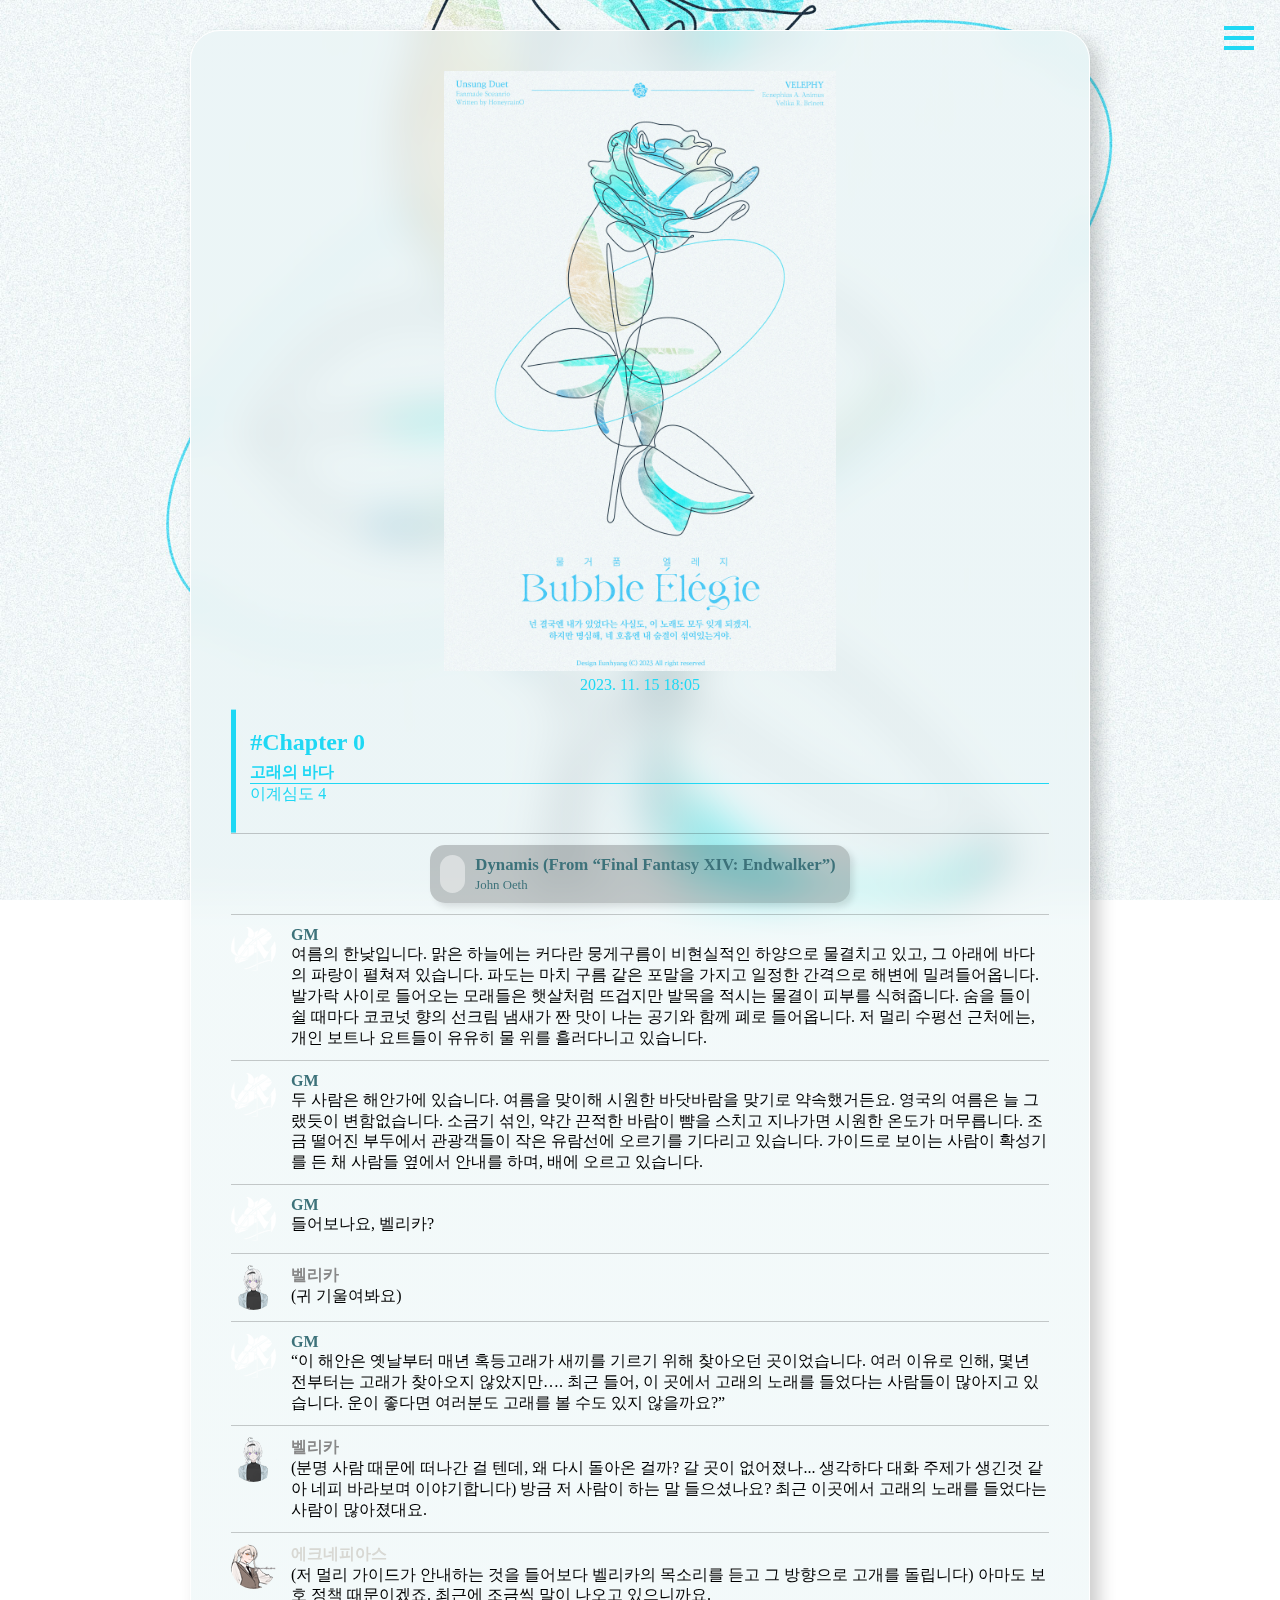
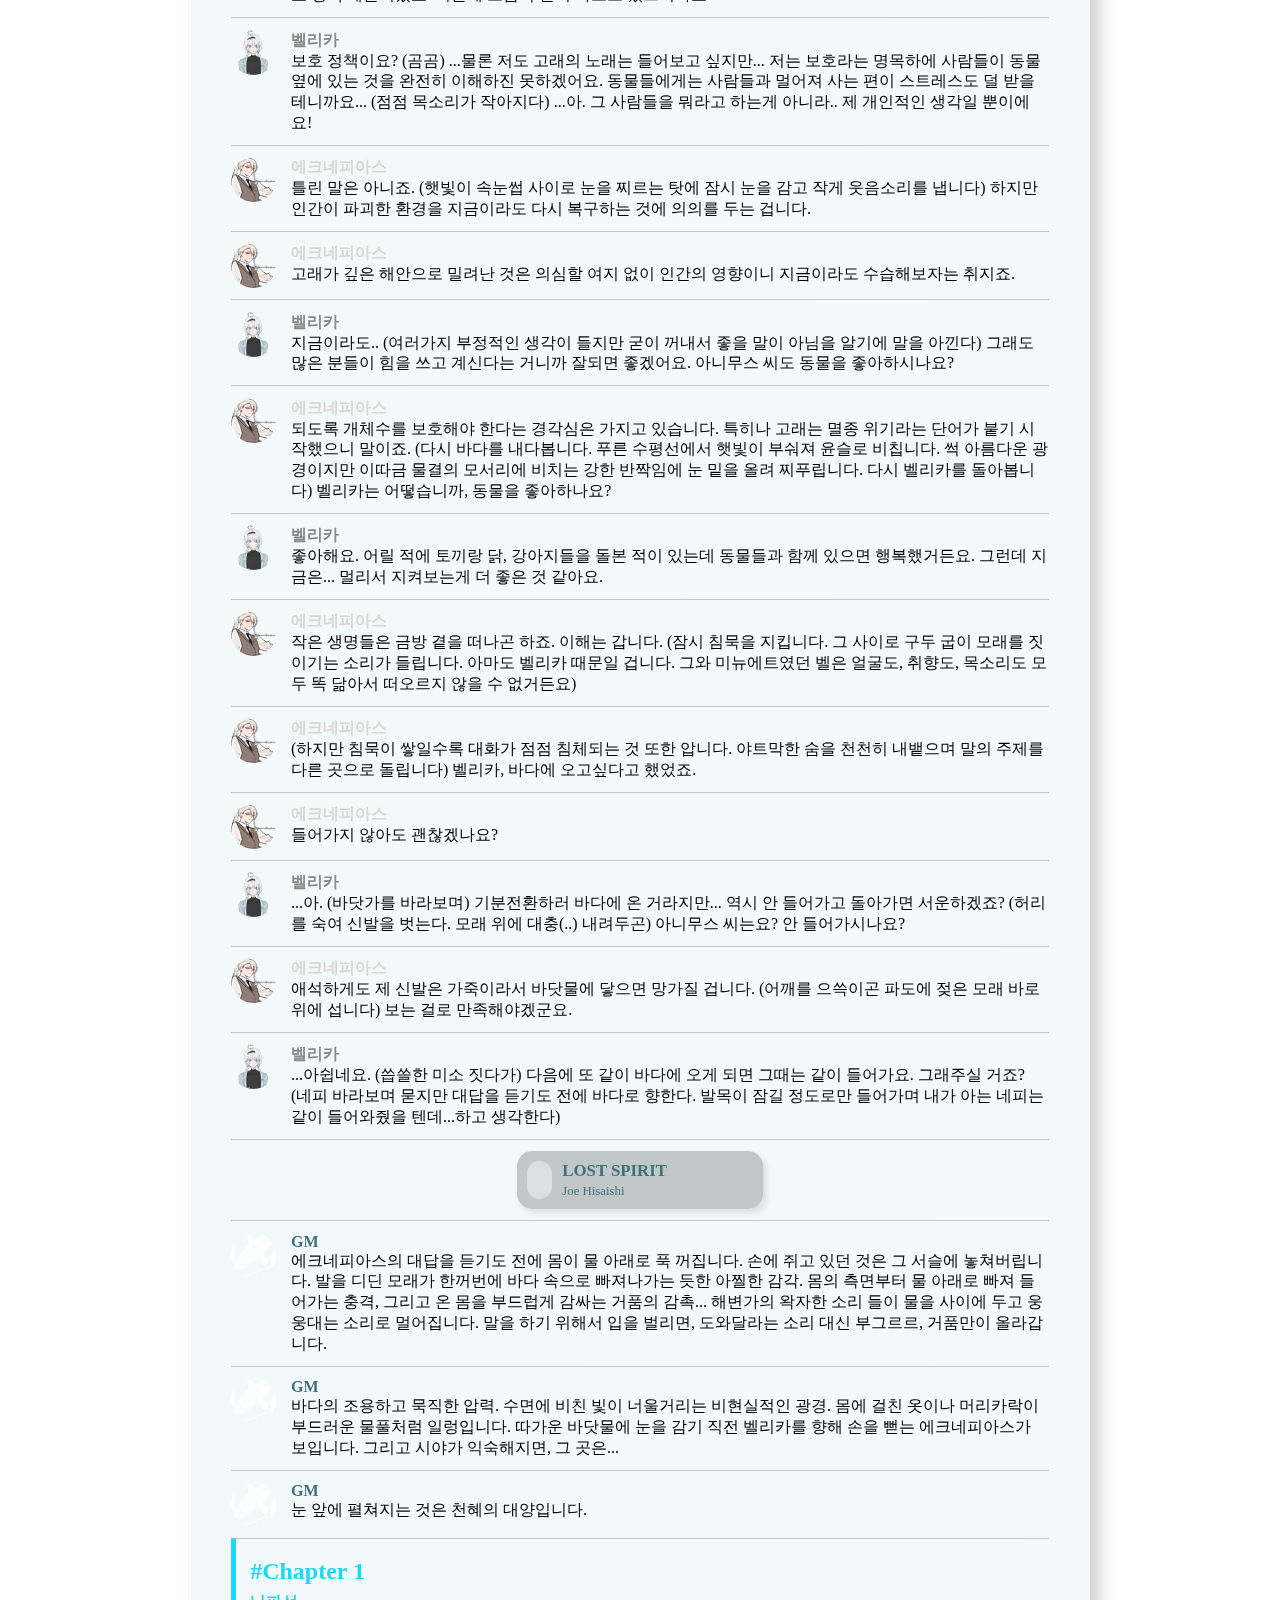
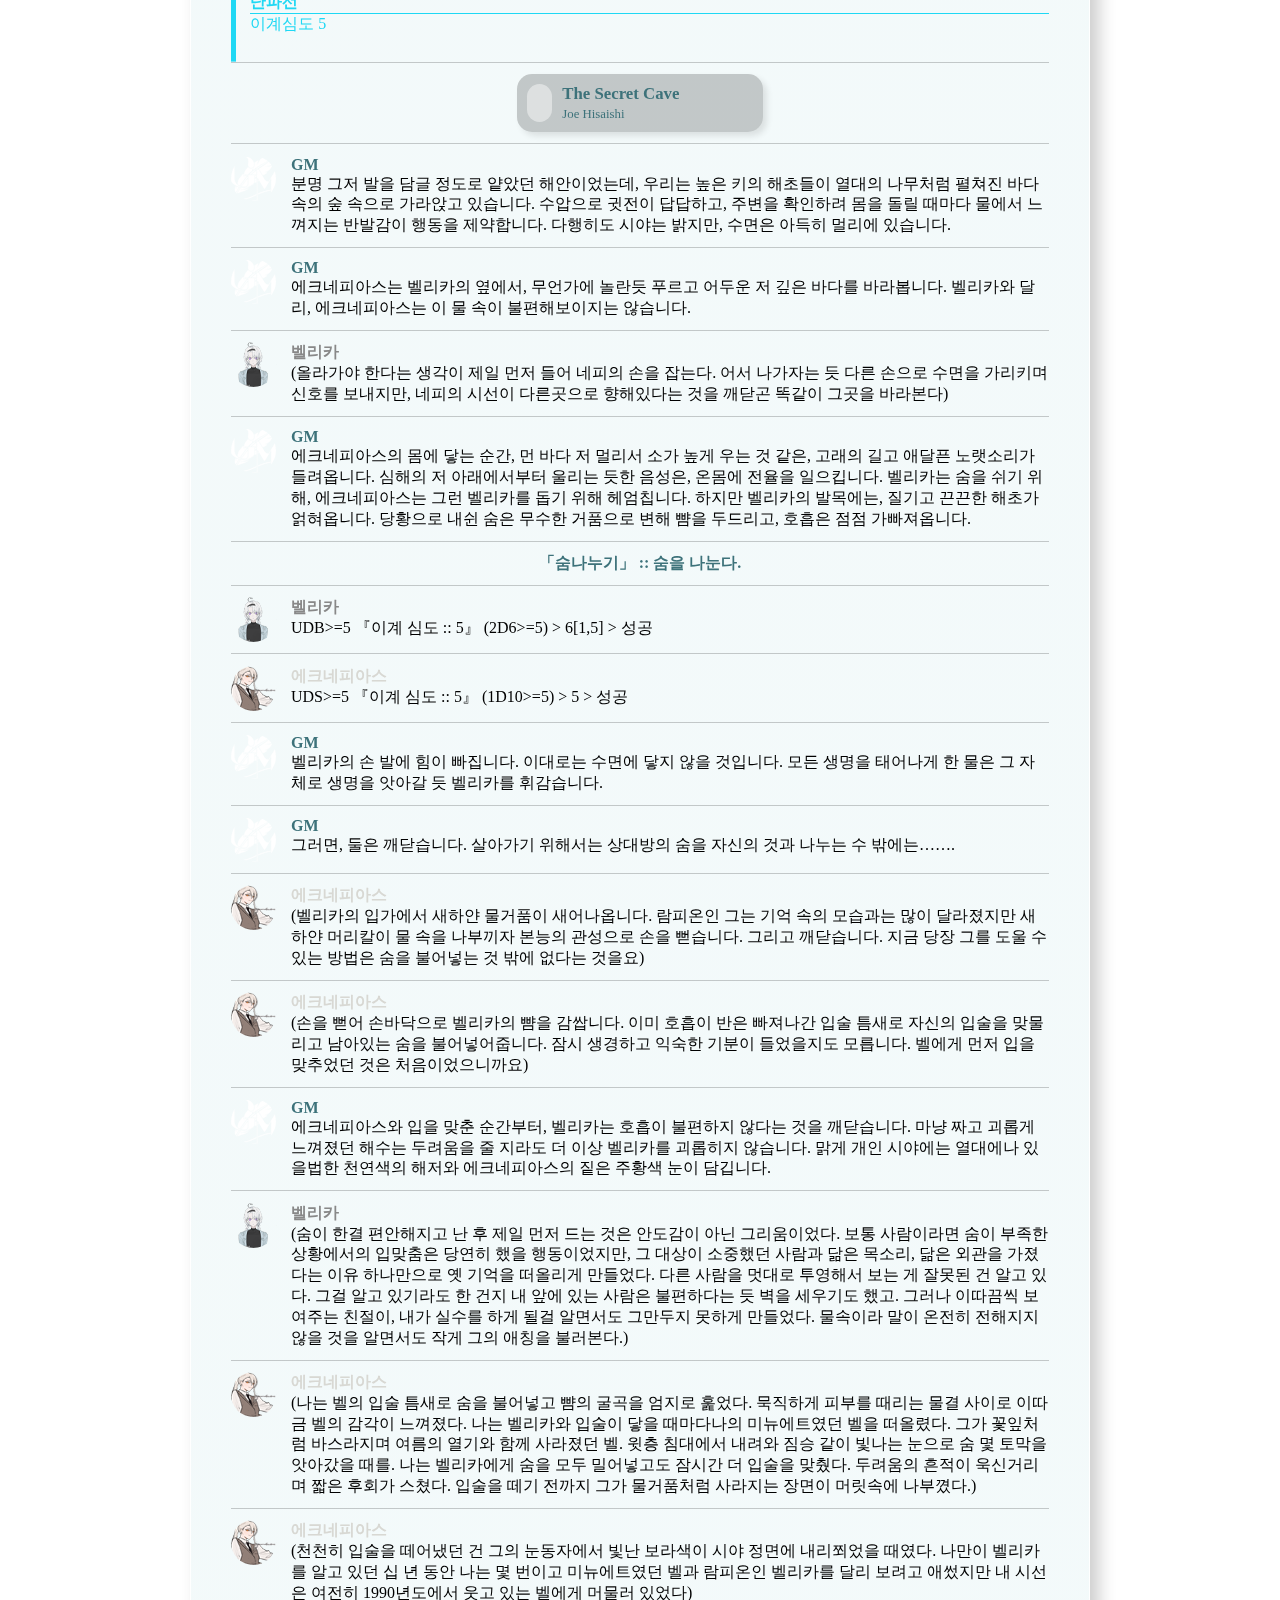
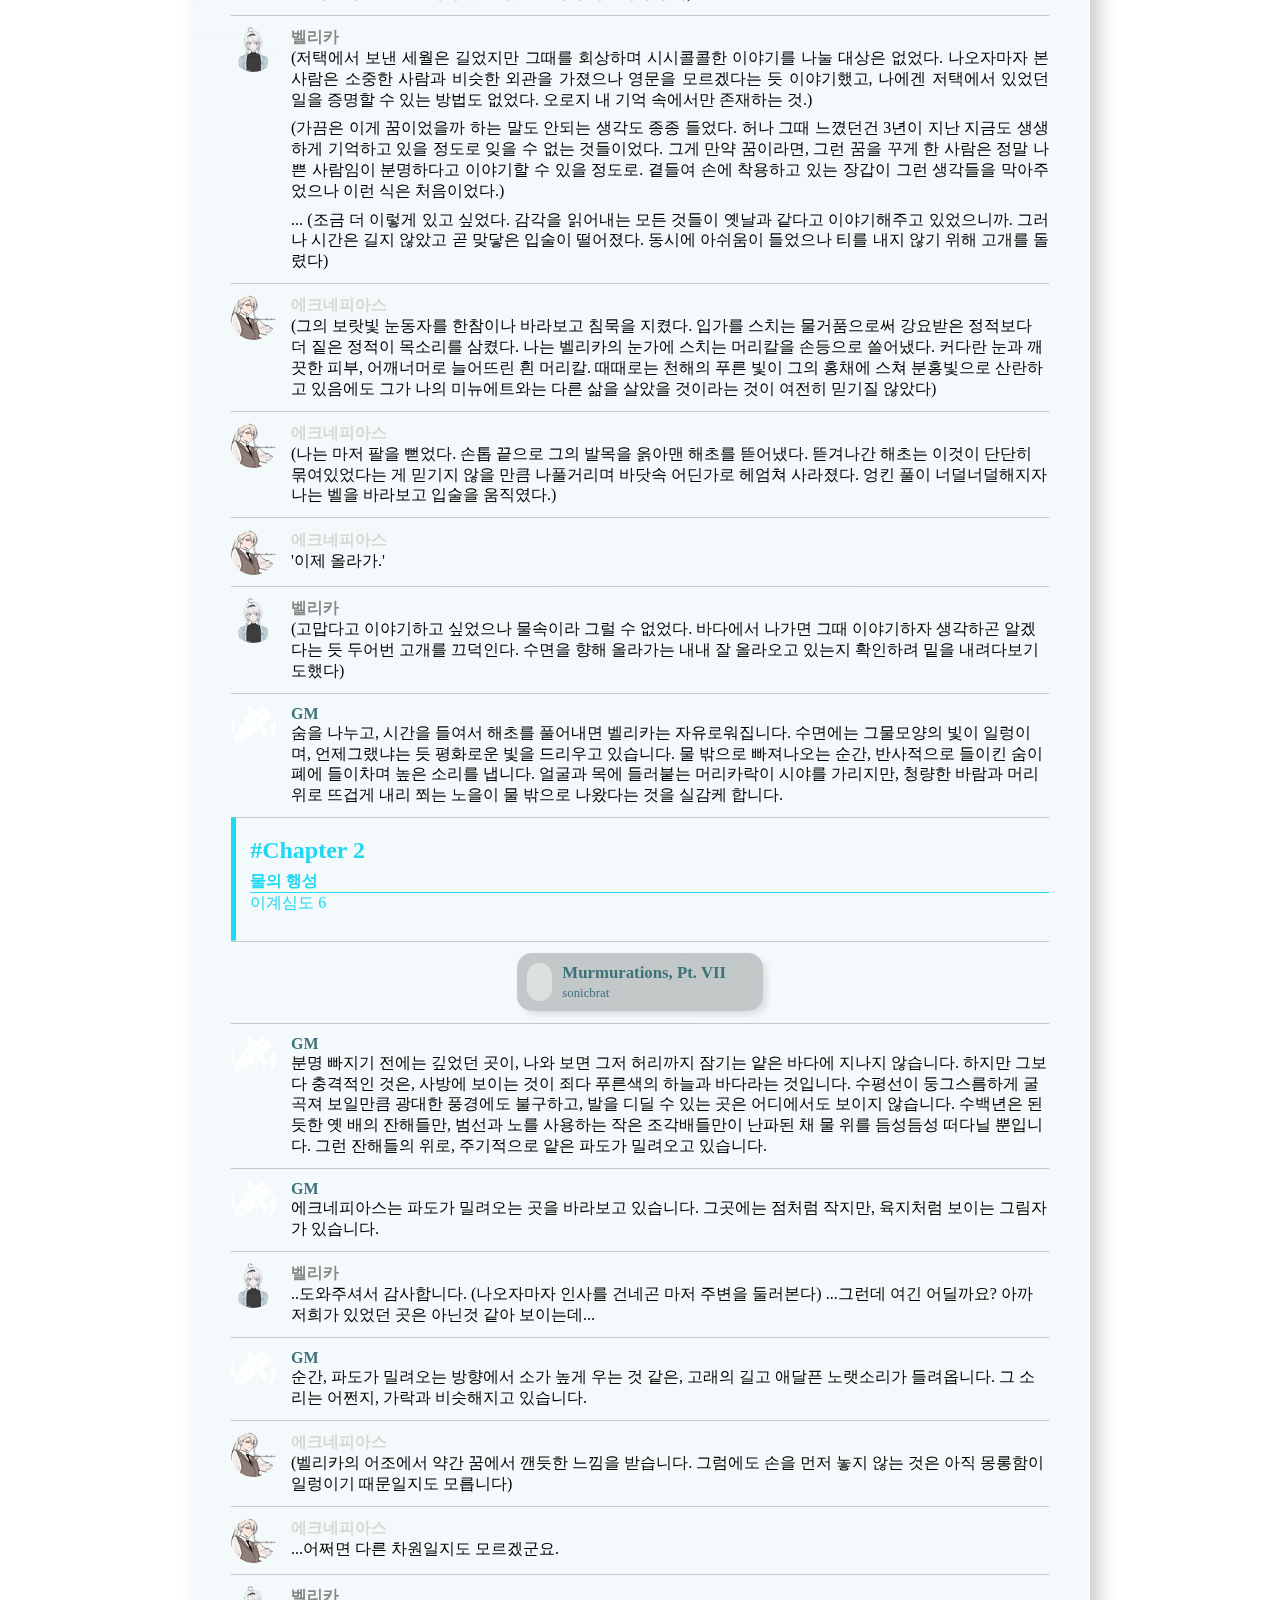
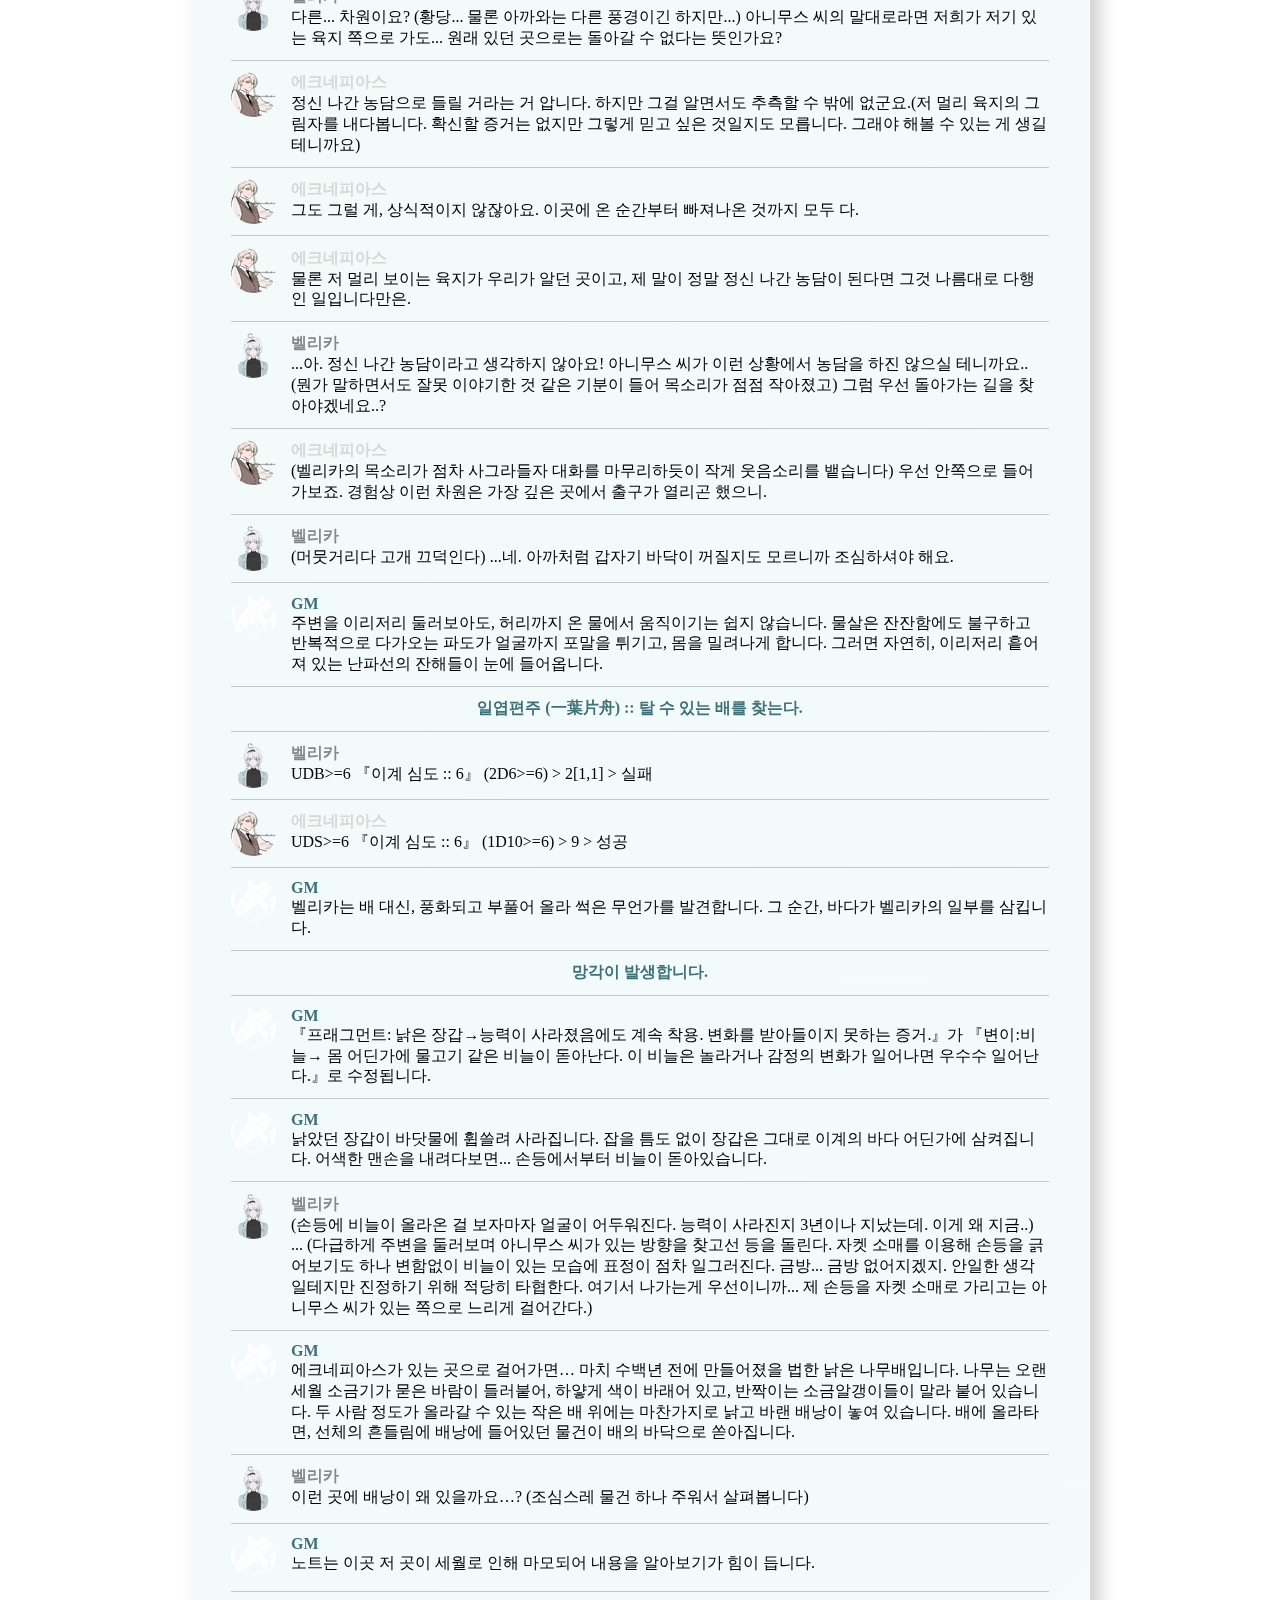
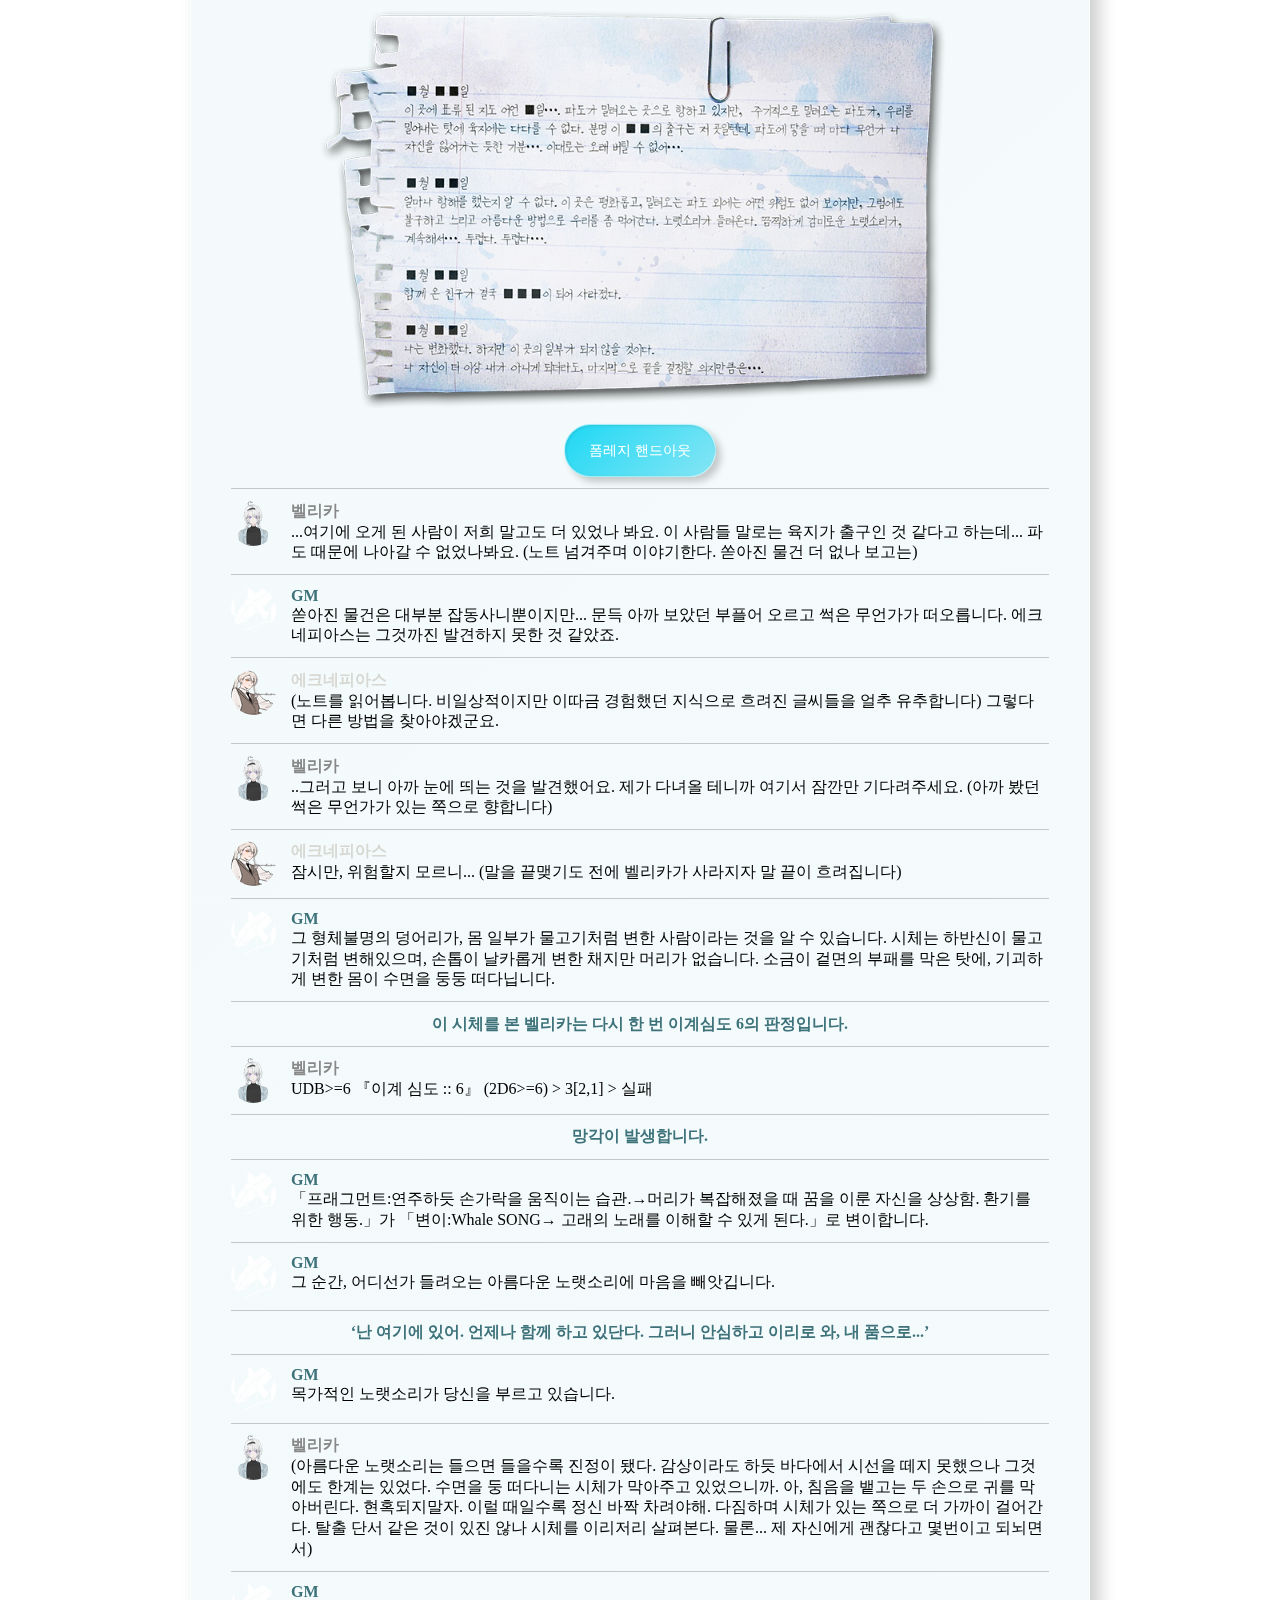
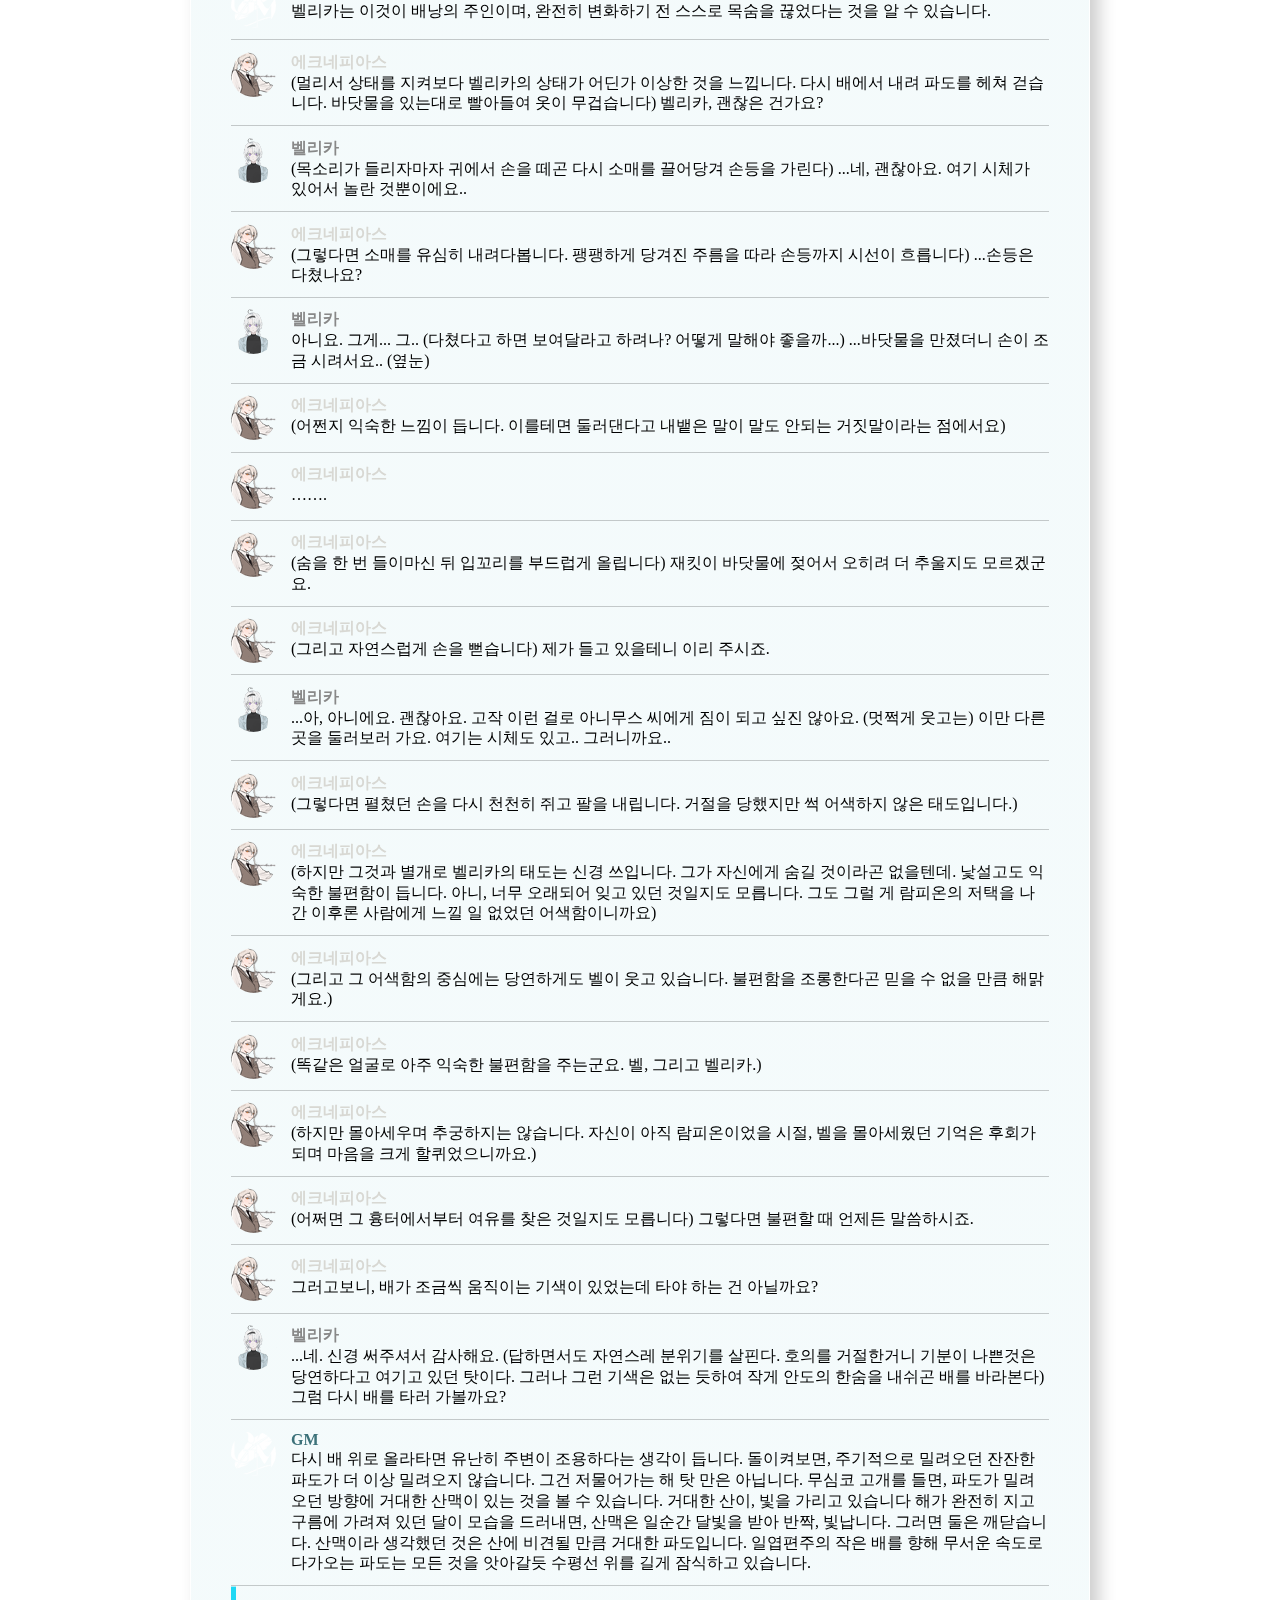
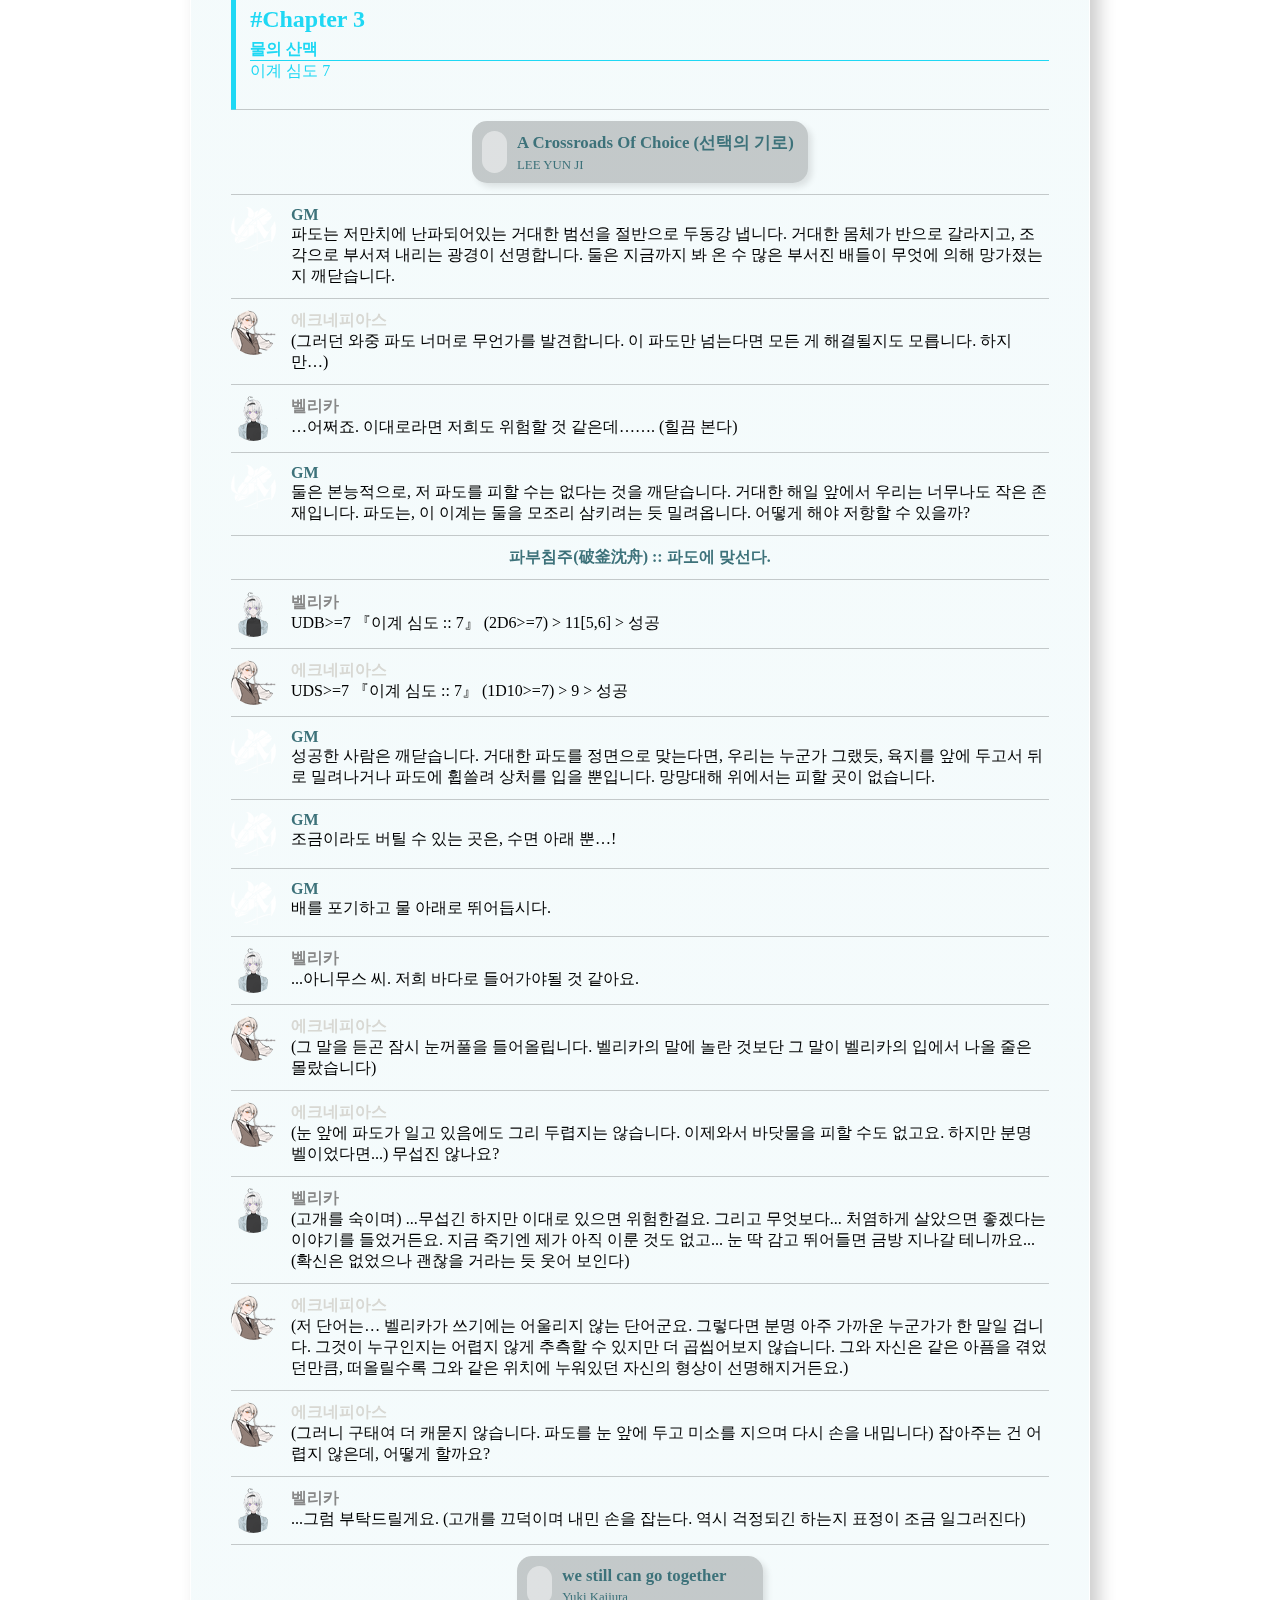
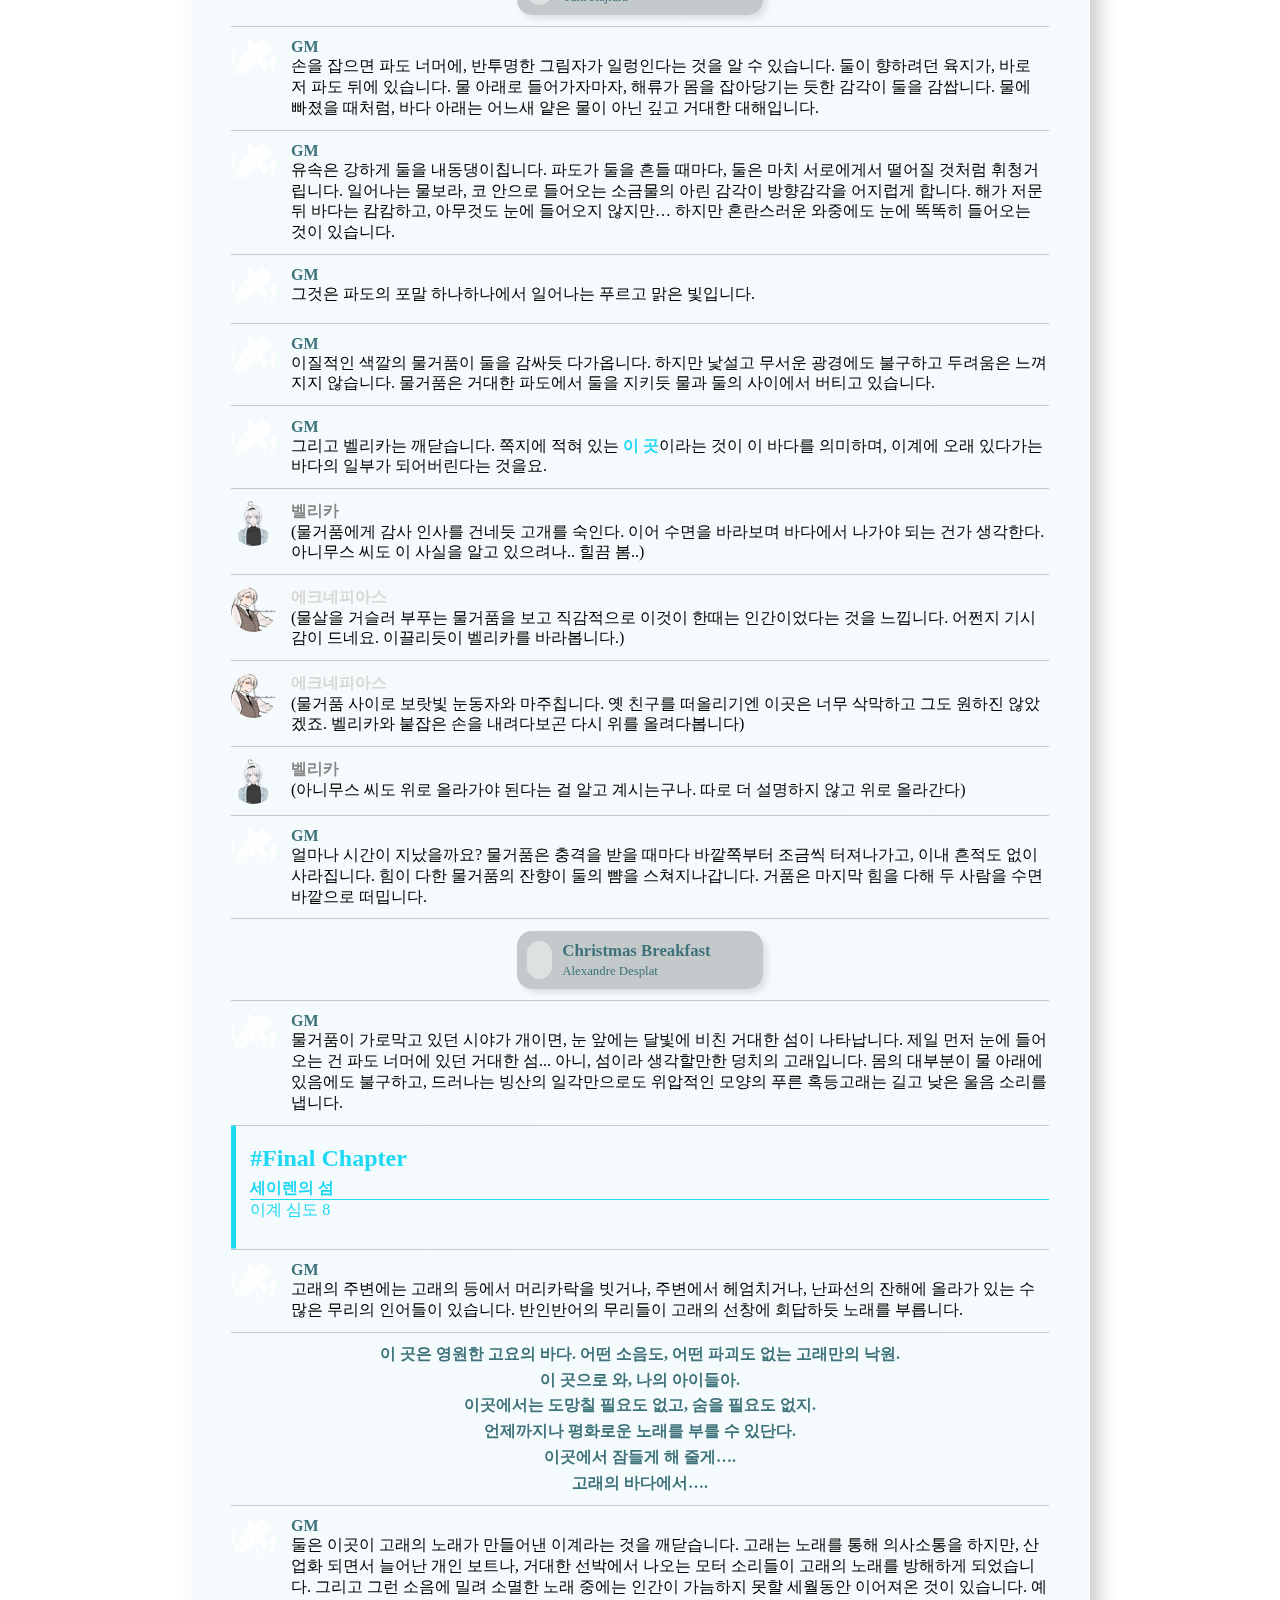
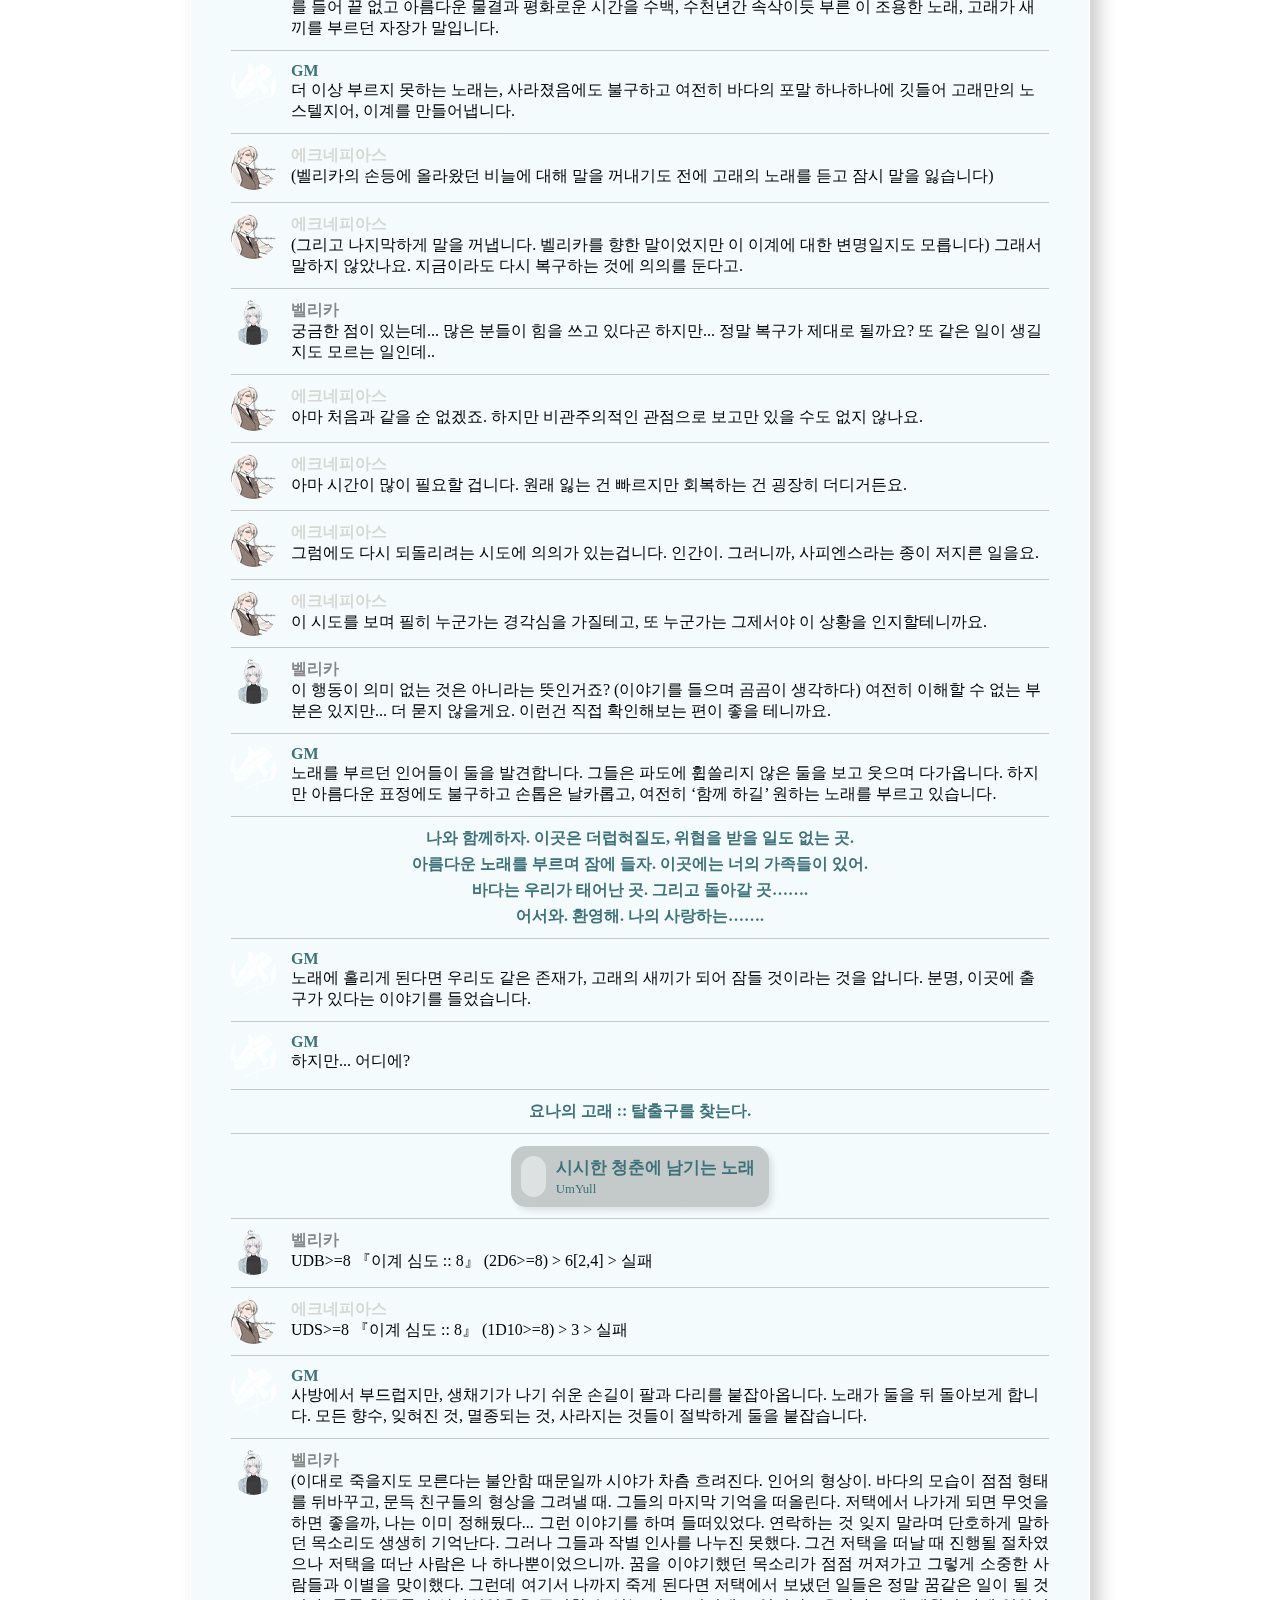
==== index.html @ 5e5b678a "이름 바꿨음" ====
<!DOCTYPE html>
<html lang="ko">
<!-- 반응형 추가하기 -->

<head>
  <meta charset="UTF-8" />
  <meta name="viewport" content="width=device-width, initial-scale=1.0" />
  <meta http-equiv="X-UA-Compatible" content="ie=edge" />
  <link rel="stylesheet" href="CSS/reset.css">
  <link rel="stylesheet" href="CSS/main.css">
  <script src="https://kit.fontawesome.com/0a4e914825.js" crossorigin="anonymous"></script>
  <title>물거품 엘레지</title>
</head>
<style>
  :root {
    --primary-color: #1fd8f4;
    --secondary-color: #3d727a;
    --gradient: linear-gradient(135deg, #1fd8f4, #85e5f4);
  }

  .inner {
    background: linear-gradient(135deg,
        rgba(230, 243, 244, 0.5),
        rgba(239, 252, 255, 0.5));
  }
</style>

<body>
  <header>
    <nav>
    </nav>
  </header>
  <div class="nav-toggle">
    <span></span>
    <span></span>
    <span></span>
  </div>
  <div class="inner">
    <section class="intro">
      <img src="img/Velephy.jpg" alt="Session Card" class="session_card">
      <p class="time">
        2023. 11. 15 18:05
      </p>
    </section>
    <section id="zero" class="chapter" data-chap-name="고래의 바다">
      <div class="chapter">
        <h2>#Chapter 0</h2>
        <ul>
          <li>고래의 바다</li>
          <li>이계심도 4</li>
        </ul>
      </div>
      <div class="music-container">
        <a href="https://youtube.com/watch?v=uGFJpuBt6-M&si=wxs8bcBIf_V629Yn" class="music"
          title="Dynamis (From “Final Fantasy XIV: Endwalker”)"
          aria-label="Dynamis (From “Final Fantasy XIV: Endwalker”) John Oeth" target="_blank">
          <i class="fa-solid fa-music"></i>
          <div class="music-explain">
            <p class="music-name">Dynamis (From “Final Fantasy XIV: Endwalker”)</p>
            <p class="music-artist">John Oeth</p>
          </div>
        </a>
      </div>
      <p class="GM chat">
        <span class="portrait"></span>
        <span class="content">
          <span class="name">GM</span>
          <span class="line">
            여름의 한낮입니다.
            맑은 하늘에는 커다란 뭉게구름이 비현실적인 하양으로 물결치고 있고, 그 아래에 바다의 파랑이 펼쳐져 있습니다.
            파도는 마치 구름 같은 포말을 가지고 일정한 간격으로 해변에 밀려들어옵니다.
            발가락 사이로 들어오는 모래들은 햇살처럼 뜨겁지만 발목을 적시는 물결이 피부를 식혀줍니다.
            숨을 들이 쉴 때마다 코코넛 향의 선크림 냄새가 짠 맛이 나는 공기와 함께 폐로 들어옵니다.
            저 멀리 수평선 근처에는, 개인 보트나 요트들이 유유히 물 위를 흘러다니고 있습니다.
          </span>
        </span>
      </p>

      <p class="GM chat">
        <span class="portrait"></span>
        <span class="content">
          <span class="name">GM</span>
          <span class="line">
            두 사람은 해안가에 있습니다.
            여름을 맞이해 시원한 바닷바람을 맞기로 약속했거든요.
            영국의 여름은 늘 그랬듯이 변함없습니다.
            소금기 섞인, 약간 끈적한 바람이 뺨을 스치고 지나가면 시원한 온도가 머무릅니다.
            조금 떨어진 부두에서 관광객들이 작은 유람선에 오르기를 기다리고 있습니다.
            가이드로 보이는 사람이 확성기를 든 채 사람들 옆에서 안내를 하며, 배에 오르고 있습니다.
          </span>
        </span>
      </p>

      <p class="GM chat">
        <span class="portrait"></span>
        <span class="content">
          <span class="name">GM</span>
          <span class="line">
            들어보나요, 벨리카?
          </span>
        </span>
      </p>

      <p class="velika chat">
        <span class="portrait"></span>
        <span class="content">
          <span class="name">벨리카</span>
          <span class="line">
            (귀 기울여봐요)
          </span>
        </span>
        </span>
      </p>

      <p class="GM chat">
        <span class="portrait"></span>
        <span class="content">
          <span class="name">GM</span>
          <span class="line">
            “이 해안은 옛날부터 매년 혹등고래가 새끼를 기르기 위해 찾아오던 곳이었습니다. 여러 이유로 인해, 몇년 전부터는 고래가 찾아오지 않았지만…. 최근 들어, 이 곳에서 고래의 노래를 들었다는
            사람들이
            많아지고 있습니다. 운이 좋다면 여러분도 고래를 볼 수도 있지 않을까요?”
          </span>
        </span>
      </p>

      <p class="velika chat">
        <span class="portrait"></span>
        <span class="content">
          <span class="name">벨리카</span>
          <span class="line">
            (분명 사람 때문에 떠나간 걸 텐데, 왜 다시 돌아온 걸까? 갈 곳이 없어졌나... 생각하다 대화 주제가 생긴것 같아 네피 바라보며 이야기합니다) 방금 저 사람이 하는 말 들으셨나요? 최근
            이곳에서
            고래의
            노래를 들었다는 사람이 많아졌대요.
          </span>
        </span>
      </p>

      <p class="nephy chat">
        <span class="portrait"></span>
        <span class="content">
          <span class="name">에크네피아스</span>
          <span class="line">
            (저 멀리 가이드가 안내하는 것을 들어보다 벨리카의 목소리를 듣고 그 방향으로 고개를 돌립니다) 아마도 보호 정책 때문이겠죠. 최근에 조금씩 말이 나오고 있으니까요.
          </span>
        </span>
      </p>

      <p class="velika chat">
        <span class="portrait"></span>
        <span class="content">
          <span class="name">벨리카</span>
          <span class="line">
            보호 정책이요? (곰곰) ...물론 저도 고래의 노래는 들어보고 싶지만... 저는 보호라는 명목하에 사람들이 동물 옆에 있는 것을 완전히 이해하진 못하겠어요. 동물들에게는 사람들과 멀어져 사는
            편이
            스트레스도 덜 받을 테니까요... (점점 목소리가 작아지다) ...아. 그 사람들을 뭐라고 하는게 아니라.. 제 개인적인 생각일 뿐이에요!
          </span>
        </span>
      </p>
      <p class="nephy chat">
        <span class="portrait"></span>
        <span class="content">
          <span class="name">에크네피아스</span>
          <span class="line">
            틀린 말은 아니죠. (햇빛이 속눈썹 사이로 눈을 찌르는 탓에 잠시 눈을 감고 작게 웃음소리를 냅니다) 하지만 인간이 파괴한 환경을 지금이라도 다시 복구하는 것에 의의를 두는 겁니다.
          </span>
        </span>
      </p>

      <p class="nephy chat">
        <span class="portrait"></span>
        <span class="content">
          <span class="name">에크네피아스</span>
          <span class="line">
            고래가 깊은 해안으로 밀려난 것은 의심할 여지 없이 인간의 영향이니 지금이라도 수습해보자는 취지죠.
          </span>
        </span>
      </p>

      <p class="velika chat">
        <span class="portrait"></span>
        <span class="content">
          <span class="name">벨리카</span>
          <span class="line">
            지금이라도.. (여러가지 부정적인 생각이 들지만 굳이 꺼내서 좋을 말이 아님을 알기에 말을 아낀다) 그래도 많은 분들이 힘을 쓰고 계신다는 거니까 잘되면 좋겠어요. 아니무스 씨도 동물을
            좋아하시나요?
          </span>
        </span>
      </p>

      <p class="nephy chat">
        <span class="portrait"></span>
        <span class="content">
          <span class="name">에크네피아스</span>
          <span class="line">
            되도록 개체수를 보호해야 한다는 경각심은 가지고 있습니다. 특히나 고래는 멸종 위기라는 단어가 붙기 시작했으니 말이죠. (다시 바다를 내다봅니다. 푸른 수평선에서 햇빛이 부숴져 윤슬로 비칩니다.
            썩
            아름다운 광경이지만 이따금 물결의 모서리에 비치는 강한 반짝임에 눈 밑을 올려 찌푸립니다. 다시 벨리카를 돌아봅니다) 벨리카는 어떻습니까, 동물을 좋아하나요?
          </span>
        </span>
      </p>

      <p class="velika chat">
        <span class="portrait"></span>
        <span class="content">
          <span class="name">벨리카</span>
          <span class="line">
            좋아해요. 어릴 적에 토끼랑 닭, 강아지들을 돌본 적이 있는데 동물들과 함께 있으면 행복했거든요. 그런데 지금은... 멀리서 지켜보는게 더 좋은 것 같아요.
          </span>
        </span>
      </p>

      <p class="nephy chat">
        <span class="portrait"></span>
        <span class="content">
          <span class="name">에크네피아스</span>
          <span class="line">
            작은 생명들은 금방 곁을 떠나곤 하죠. 이해는 갑니다. (잠시 침묵을 지킵니다. 그 사이로 구두 굽이 모래를 짓이기는 소리가 들립니다. 아마도 벨리카 때문일 겁니다. 그와 미뉴에트였던 벨은
            얼굴도,
            취향도, 목소리도 모두 똑 닮아서 떠오르지 않을 수 없거든요)
          </span>
        </span>
      </p>

      <p class="nephy chat">
        <span class="portrait"></span>
        <span class="content">
          <span class="name">에크네피아스</span>
          <span class="line">
            (하지만 침묵이 쌓일수록 대화가 점점 침체되는 것 또한 압니다. 야트막한 숨을 천천히 내뱉으며 말의 주제를 다른 곳으로 돌립니다) 벨리카, 바다에 오고싶다고 했었죠.
          </span>
        </span>
      </p>

      <p class="nephy chat">
        <span class="portrait"></span>
        <span class="content">
          <span class="name">에크네피아스</span>
          <span class="line">
            들어가지 않아도 괜찮겠나요?
          </span>
        </span>
      </p>

      <p class="velika chat">
        <span class="portrait"></span>
        <span class="content">
          <span class="name">벨리카</span>
          <span class="line">
            ...아. (바닷가를 바라보며) 기분전환하러 바다에 온 거라지만... 역시 안 들어가고 돌아가면 서운하겠죠? (허리를 숙여 신발을 벗는다. 모래 위에 대충(..) 내려두곤) 아니무스 씨는요? 안
            들어가시나요?
          </span>
        </span>
      </p>

      <p class="nephy chat">
        <span class="portrait"></span>
        <span class="content">
          <span class="name">에크네피아스</span>
          <span class="line">
            애석하게도 제 신발은 가죽이라서 바닷물에 닿으면 망가질 겁니다. (어깨를 으쓱이곤 파도에 젖은 모래 바로 위에 섭니다) 보는 걸로 만족해야겠군요.
          </span>
        </span>
      </p>

      <p class="velika chat">
        <span class="portrait"></span>
        <span class="content">
          <span class="name">벨리카</span>
          <span class="line">
            ...아쉽네요. (씁쓸한 미소 짓다가) 다음에 또 같이 바다에 오게 되면 그때는 같이 들어가요. 그래주실 거죠? (네피 바라보며 묻지만 대답을 듣기도 전에 바다로 향한다. 발목이 잠길 정도로만
            들어가며
            내가 아는 네피는 같이 들어와줬을 텐데...하고 생각한다)
          </span>
        </span>
      </p>
      <div class="music-container">
        <a href="https://youtube.com/watch?v=LIQHgyvRTd8" class="music" title="LOST SPIRIT"
          aria-label="LOST SPIRIT Joe Hisaishi" target="_blank">
          <i class="fa-solid fa-music"></i>
          <div class="music-explain">
            <p class="music-name">LOST SPIRIT</p>
            <p class="music-artist">Joe Hisaishi</p>
          </div>
        </a>
      </div>
      <p class="GM chat">
        <span class="portrait"></span>
        <span class="content">
          <span class="name">GM</span>
          <span class="line">
            에크네피아스의 대답을 듣기도 전에 몸이 물 아래로 푹 꺼집니다.
            손에 쥐고 있던 것은 그 서슬에 놓쳐버립니다.
            발을 디딘 모래가 한꺼번에 바다 속으로 빠져나가는 듯한 아찔한 감각.
            몸의 측면부터 물 아래로 빠져 들어가는 충격, 그리고 온 몸을 부드럽게 감싸는 거품의 감촉... 해변가의 왁자한 소리 들이 물을 사이에 두고 웅웅대는 소리로 멀어집니다.
            말을 하기 위해서 입을 벌리면, 도와달라는 소리 대신 부그르르, 거품만이 올라갑니다.
          </span>
        </span>
      </p>

      <p class="GM chat">
        <span class="portrait"></span>
        <span class="content">
          <span class="name">GM</span>
          <span class="line">
            바다의 조용하고 묵직한 압력.
            수면에 비친 빛이 너울거리는 비현실적인 광경.
            몸에 걸친 옷이나 머리카락이 부드러운 물풀처럼 일렁입니다.
            따가운 바닷물에 눈을 감기 직전 벨리카를 향해 손을 뻗는 에크네피아스가 보입니다.
            그리고 시야가 익숙해지면, 그 곳은...
          </span>
        </span>
      </p>

      <p class="GM chat">
        <span class="portrait"></span>
        <span class="content">
          <span class="name">GM</span>
          <span class="line">
            눈 앞에 펼쳐지는 것은 천혜의 대양입니다.
          </span>
        </span>
      </p>
    </section>
    <section id="one" class="chapter" data-chap-name="난파선">
      <div class="chapter">
        <h2>#Chapter 1</h2>
        <ul>
          <li>난파선</li>
          <li>이계심도 5</li>
        </ul>
      </div>
      <div class="music-container">
        <a href="https://youtube.com/watch?v=ARR7PDScdFA" class="music" title="The Secret Cave"
          aria-label="The Secret Cave Joe Hisaishi" target="_blank">
          <i class="fa-solid fa-music"></i>
          <div class="music-explain">
            <p class="music-name">The Secret Cave</p>
            <p class="music-artist">Joe Hisaishi</p>
          </div>
        </a>
      </div>
      <p class="GM chat">
        <span class="portrait"></span>
        <span class="content">
          <span class="name">GM</span>
          <span class="line">
            분명 그저 발을 담글 정도로 얕았던 해안이었는데, 우리는 높은 키의 해초들이 열대의 나무처럼 펼쳐진 바다 속의 숲 속으로 가라앉고 있습니다.
            수압으로 귓전이 답답하고, 주변을 확인하려 몸을 돌릴 때마다 물에서 느껴지는 반발감이 행동을 제약합니다.
            다행히도 시야는 밝지만, 수면은 아득히 멀리에 있습니다.
          </span>
        </span>
      </p>

      <p class="GM chat">
        <span class="portrait"></span>
        <span class="content">
          <span class="name">GM</span>
          <span class="line">
            에크네피아스는 벨리카의 옆에서, 무언가에 놀란듯 푸르고 어두운 저 깊은 바다를 바라봅니다.
            벨리카와 달리, 에크네피아스는 이 물 속이 불편해보이지는 않습니다.
          </span>
        </span>
      </p>

      <p class="velika chat">
        <span class="portrait"></span>
        <span class="content">
          <span class="name">벨리카</span>
          <span class="line">
            (올라가야 한다는 생각이 제일 먼저 들어 네피의 손을 잡는다. 어서 나가자는 듯 다른 손으로 수면을 가리키며 신호를 보내지만, 네피의 시선이 다른곳으로 향해있다는 것을 깨닫곤 똑같이 그곳을
            바라본다)
          </span>
        </span>
      </p>

      <p class="GM chat">
        <span class="portrait"></span>
        <span class="content">
          <span class="name">GM</span>
          <span class="line">
            에크네피아스의 몸에 닿는 순간, 먼 바다 저 멀리서 소가 높게 우는 것 같은, 고래의 길고 애달픈 노랫소리가 들려옵니다.
            심해의 저 아래에서부터 울리는 듯한 음성은, 온몸에 전율을 일으킵니다.
            벨리카는 숨을 쉬기 위해, 에크네피아스는 그런 벨리카를 돕기 위해 헤엄칩니다.
            하지만 벨리카의 발목에는, 질기고 끈끈한 해초가 얽혀옵니다.
            당황으로 내쉰 숨은 무수한 거품으로 변해 뺨을 두드리고, 호흡은 점점 가빠져옵니다.
          </span>
        </span>
      </p>
      <p class="dice">
        「숨나누기」 :: 숨을 나눈다.
      </p>

      <p class="velika chat">
        <span class="portrait"></span>
        <span class="content">
          <span class="name">벨리카</span>
          <span class="line">
            UDB&gt;=5 『이계 심도 :: 5』 (2D6&gt;=5) &#62; 6[1,5] &#62; 성공
          </span>
        </span>
      </p>

      <p class="nephy chat">
        <span class="portrait"></span>
        <span class="content">
          <span class="name">에크네피아스</span>
          <span class="line">
            UDS&gt;=5 『이계 심도 :: 5』 (1D10&gt;=5) &#62; 5 &#62; 성공
          </span>
        </span>
      </p>

      <p class="GM chat">
        <span class="portrait"></span>
        <span class="content">
          <span class="name">GM</span>
          <span class="line">
            벨리카의 손 발에 힘이 빠집니다.
            이대로는 수면에 닿지 않을 것입니다.
            모든 생명을 태어나게 한 물은 그 자체로 생명을 앗아갈 듯 벨리카를 휘감습니다.
          </span>
        </span>
      </p>

      <p class="GM chat">
        <span class="portrait"></span>
        <span class="content">
          <span class="name">GM</span>
          <span class="line">
            그러면, 둘은 깨닫습니다.
            살아가기 위해서는 상대방의 숨을 자신의 것과 나누는 수 밖에는…….
          </span>
        </span>
      </p>

      <p class="nephy chat">
        <span class="portrait"></span>
        <span class="content">
          <span class="name">에크네피아스</span>
          <span class="line">
            (벨리카의 입가에서 새하얀 물거품이 새어나옵니다. 람피온인 그는 기억 속의 모습과는 많이 달라졌지만 새하얀 머리칼이 물 속을 나부끼자 본능의 관성으로 손을 뻗습니다. 그리고 깨닫습니다. 지금
            당장
            그를
            도울 수 있는 방법은 숨을 불어넣는 것 밖에 없다는 것을요)
          </span>
        </span>
      </p>

      <p class="nephy chat">
        <span class="portrait"></span>
        <span class="content">
          <span class="name">에크네피아스</span>
          <span class="line">
            (손을 뻗어 손바닥으로 벨리카의 뺨을 감쌉니다. 이미 호흡이 반은 빠져나간 입술 틈새로 자신의 입술을 맞물리고 남아있는 숨을 불어넣어줍니다. 잠시 생경하고 익숙한 기분이 들었을지도 모릅니다.
            벨에게
            먼저
            입을 맞추었던 것은 처음이었으니까요)
          </span>
        </span>
      </p>

      <p class="GM chat">
        <span class="portrait"></span>
        <span class="content">
          <span class="name">GM</span>
          <span class="line">
            에크네피아스와 입을 맞춘 순간부터, 벨리카는 호흡이 불편하지 않다는 것을 깨닫습니다.
            마냥 짜고 괴롭게 느껴졌던 해수는 두려움을 줄 지라도 더 이상 벨리카를 괴롭히지 않습니다.
            맑게 개인 시야에는 열대에나 있을법한 천연색의 해저와 에크네피아스의 짙은 주황색 눈이 담깁니다.
          </span>
        </span>
      </p>

      <p class="velika chat">
        <span class="portrait"></span>
        <span class="content">
          <span class="name">벨리카</span>
          <span class="line">
            (숨이 한결 편안해지고 난 후 제일 먼저 드는 것은 안도감이 아닌 그리움이었다. 보통 사람이라면 숨이 부족한 상황에서의 입맞춤은 당연히 했을 행동이었지만, 그 대상이 소중했던 사람과 닮은
            목소리,
            닮은
            외관을 가졌다는 이유 하나만으로 옛 기억을 떠올리게 만들었다. 다른 사람을 멋대로 투영해서 보는 게 잘못된 건 알고 있다. 그걸 알고 있기라도 한 건지 내 앞에 있는 사람은 불편하다는 듯 벽을
            세우기도
            했고. 그러나 이따끔씩 보여주는 친절이, 내가 실수를 하게 될걸 알면서도 그만두지 못하게 만들었다. 물속이라 말이 온전히 전해지지 않을 것을 알면서도 작게 그의 애칭을 불러본다.)
          </span>
        </span>
      </p>

      <p class="nephy chat">
        <span class="portrait"></span>
        <span class="content">
          <span class="name">에크네피아스</span>
          <span class="line">
            (나는 벨의 입술 틈새로 숨을 불어넣고 뺨의 굴곡을 엄지로 훑었다. 묵직하게 피부를 때리는 물결 사이로 이따금 벨의 감각이 느껴졌다. 나는 벨리카와 입술이 닿을 때마다나의 미뉴에트였던 벨을
            떠올렸다.
            그가
            꽃잎처럼 바스라지며 여름의 열기와 함께 사라졌던 벨. 윗층 침대에서 내려와 짐승 같이 빛나는 눈으로 숨 몇 토막을 앗아갔을 때를. 나는 벨리카에게 숨을 모두 밀어넣고도 잠시간 더 입술을 맞췄다.
            두려움의
            흔적이 욱신거리며 짧은 후회가 스쳤다. 입술을 떼기 전까지 그가 물거품처럼 사라지는 장면이 머릿속에 나부꼈다.)
          </span>
        </span>
      </p>

      <p class="nephy chat">
        <span class="portrait"></span>
        <span class="content">
          <span class="name">에크네피아스</span>
          <span class="line">
            (천천히 입술을 떼어냈던 건 그의 눈동자에서 빛난 보라색이 시야 정면에 내리쬐었을 때였다. 나만이 벨리카를 알고 있던 십 년 동안 나는 몇 번이고 미뉴에트였던 벨과 람피온인 벨리카를 달리 보려고
            애썼지만
            내 시선은 여전히 1990년도에서 웃고 있는 벨에게 머물러 있었다)
          </span>
        </span>
      </p>

      <p class="velika chat">
        <span class="portrait"></span>
        <span class="content">
          <span class="name">벨리카</span>
          <span class="line">
            <span>(저택에서 보낸 세월은 길었지만 그때를 회상하며 시시콜콜한 이야기를 나눌 대상은 없었다. 나오자마자 본 사람은 소중한 사람과 비슷한 외관을 가졌으나 영문을 모르겠다는 듯 이야기했고,
              나에겐 저택에서
              있었던
              일을 증명할 수 있는 방법도 없었다. 오로지 내 기억 속에서만 존재하는 것.)
            </span>
            <span>(가끔은 이게 꿈이었을까 하는 말도 안되는 생각도 종종 들었다. 허나 그때 느꼈던건 3년이 지난 지금도
              생생하게
              기억하고 있을 정도로 잊을 수 없는 것들이었다. 그게 만약 꿈이라면, 그런 꿈을 꾸게 한 사람은 정말 나쁜 사람임이 분명하다고 이야기할 수 있을 정도로. 곁들여 손에 착용하고 있는 장갑이
              그런
              생각들을
              막아주었으나 이런 식은 처음이었다.)
            </span>
            <span>... (조금 더 이렇게 있고 싶었다. 감각을 읽어내는 모든 것들이 옛날과 같다고 이야기해주고 있었으니까. 그러나 시간은 길지 않았고 곧 맞닿은
              입술이
              떨어졌다. 동시에 아쉬움이 들었으나 티를 내지 않기 위해 고개를 돌렸다)
            </span>
          </span>
        </span>
      </p>

      <p class="nephy chat">
        <span class="portrait"></span>
        <span class="content">
          <span class="name">에크네피아스</span>
          <span class="line">
            (그의 보랏빛 눈동자를 한참이나 바라보고 침묵을 지켰다. 입가를 스치는 물거품으로써 강요받은 정적보다 더 짙은 정적이 목소리를 삼켰다. 나는 벨리카의 눈가에 스치는 머리칼을 손등으로 쓸어냈다.
            커다란
            눈과
            깨끗한 피부, 어깨너머로 늘어뜨린 흰 머리칼. 때때로는 천해의 푸른 빛이 그의 홍채에 스쳐 분홍빛으로 산란하고 있음에도 그가 나의 미뉴에트와는 다른 삶을 살았을 것이라는 것이 여전히 믿기질
            않았다)
          </span>
        </span>
      </p>

      <p class="nephy chat">
        <span class="portrait"></span>
        <span class="content">
          <span class="name">에크네피아스</span>
          <span class="line">
            (나는 마저 팔을 뻗었다. 손톱 끝으로 그의 발목을 옭아맨 해초를 뜯어냈다. 뜯겨나간 해초는 이것이 단단히 묶여있었다는 게 믿기지 않을 만큼 나풀거리며 바닷속 어딘가로 헤엄쳐 사라졌다. 엉킨
            풀이
            너덜너덜해지자 나는 벨을 바라보고 입술을 움직였다.)
          </span>
        </span>
      </p>

      <p class="nephy chat">
        <span class="portrait"></span>
        <span class="content">
          <span class="name">에크네피아스</span>
          <span class="line">
            &#39;이제 올라가.&#39;
          </span>
        </span>
      </p>

      <p class="velika chat">
        <span class="portrait"></span>
        <span class="content">
          <span class="name">벨리카</span>
          <span class="line">
            (고맙다고 이야기하고 싶었으나 물속이라 그럴 수 없었다. 바다에서 나가면 그때 이야기하자 생각하곤 알겠다는 듯 두어번 고개를 끄덕인다. 수면을 향해 올라가는 내내 잘 올라오고 있는지 확인하려
            밑을
            내려다보기도했다)
          </span>
        </span>
      </p>

      <p class="GM chat">
        <span class="portrait"></span>
        <span class="content">
          <span class="name">GM</span>
          <span class="line">
            숨을 나누고, 시간을 들여서 해초를 풀어내면 벨리카는 자유로워집니다.
            수면에는 그물모양의 빛이 일렁이며, 언제그랬냐는 듯 평화로운 빛을 드리우고 있습니다.
            물 밖으로 빠져나오는 순간, 반사적으로 들이킨 숨이 폐에 들이차며 높은 소리를 냅니다.
            얼굴과 목에 들러붙는 머리카락이 시야를 가리지만, 청량한 바람과 머리 위로 뜨겁게 내리 쬐는 노을이 물 밖으로 나왔다는 것을 실감케 합니다.
          </span>
        </span>
      </p>
    </section>
    <section id="two" class="chapter" data-chap-name="물의 행성">
      <div class="chapter">
        <h2>#Chapter 2</h2>
        <ul>
          <li>물의 행성</li>
          <li>이계심도 6</li>
        </ul>
      </div>
      <div class="music-container">
        <a href="https://www.youtube.com/watch?v=srPxfGvpK10" class="music" title="Murmurations, Pt. VII"
          aria-label="Murmurations, Pt. VII sonicbrat" target="_blank">
          <i class="fa-solid fa-music"></i>
          <div class="music-explain">
            <p class="music-name">Murmurations, Pt. VII</p>
            <p class="music-artist">sonicbrat</p>
          </div>
        </a>
      </div>
      <p class="GM chat">
        <span class="portrait"></span>
        <span class="content">
          <span class="name">GM</span>
          <span class="line">
            분명 빠지기 전에는 깊었던 곳이, 나와 보면 그저 허리까지 잠기는 얕은 바다에 지나지 않습니다.
            하지만 그보다 충격적인 것은, 사방에 보이는 것이 죄다 푸른색의 하늘과 바다라는 것입니다.
            수평선이 둥그스름하게 굴곡져 보일만큼 광대한 풍경에도 불구하고, 발을 디딜 수 있는 곳은 어디에서도 보이지 않습니다.
            수백년은 된 듯한 옛 배의 잔해들만, 범선과 노를 사용하는 작은 조각배들만이 난파된 채 물 위를 듬성듬성 떠다닐 뿐입니다.
            그런 잔해들의 위로, 주기적으로 얕은 파도가 밀려오고 있습니다.
          </span>
        </span>
      </p>

      <p class="GM chat">
        <span class="portrait"></span>
        <span class="content">
          <span class="name">GM</span>
          <span class="line">
            에크네피아스는 파도가 밀려오는 곳을 바라보고 있습니다.
            그곳에는 점처럼 작지만, 육지처럼 보이는 그림자가 있습니다.
          </span>
        </span>
      </p>

      <p class="velika chat">
        <span class="portrait"></span>
        <span class="content">
          <span class="name">벨리카</span>
          <span class="line">
            ..도와주셔서 감사합니다. (나오자마자 인사를 건네곤 마저 주변을 둘러본다) ...그런데 여긴 어딜까요? 아까 저희가 있었던 곳은 아닌것 같아 보이는데...
          </span>
        </span>
      </p>

      <p class="GM chat">
        <span class="portrait"></span>
        <span class="content">
          <span class="name">GM</span>
          <span class="line">
            순간, 파도가 밀려오는 방향에서 소가 높게 우는 것 같은, 고래의 길고 애달픈 노랫소리가 들려옵니다.
            그 소리는 어쩐지, 가락과 비슷해지고 있습니다.
          </span>
        </span>
      </p>

      <p class="nephy chat">
        <span class="portrait"></span>
        <span class="content">
          <span class="name">에크네피아스</span>
          <span class="line">
            (벨리카의 어조에서 약간 꿈에서 깬듯한 느낌을 받습니다. 그럼에도 손을 먼저 놓지 않는 것은 아직 몽롱함이 일렁이기 때문일지도 모릅니다)
          </span>
        </span>
      </p>

      <p class="nephy chat">
        <span class="portrait"></span>
        <span class="content">
          <span class="name">에크네피아스</span>
          <span class="line">
            ...어쩌면 다른 차원일지도 모르겠군요.
          </span>
        </span>
      </p>

      <p class="velika chat">
        <span class="portrait"></span>
        <span class="content">
          <span class="name">벨리카</span>
          <span class="line">
            다른... 차원이요? (황당... 물론 아까와는 다른 풍경이긴 하지만...) 아니무스 씨의 말대로라면 저희가 저기 있는 육지 쪽으로 가도... 원래 있던 곳으로는 돌아갈 수 없다는 뜻인가요?
          </span>
        </span>
      </p>

      <p class="nephy chat">
        <span class="portrait"></span>
        <span class="content">
          <span class="name">에크네피아스</span>
          <span class="line">
            정신 나간 농담으로 들릴 거라는 거 압니다. 하지만 그걸 알면서도 추측할 수 밖에 없군요.(저 멀리 육지의 그림자를 내다봅니다. 확신할 증거는 없지만 그렇게 믿고 싶은 것일지도 모릅니다. 그래야
            해볼
            수
            있는 게 생길테니까요)
          </span>
        </span>
      </p>

      <p class="nephy chat">
        <span class="portrait"></span>
        <span class="content">
          <span class="name">에크네피아스</span>
          <span class="line">
            그도 그럴 게, 상식적이지 않잖아요. 이곳에 온 순간부터 빠져나온 것까지 모두 다.
          </span>
        </span>
      </p>

      <p class="nephy chat">
        <span class="portrait"></span>
        <span class="content">
          <span class="name">에크네피아스</span>
          <span class="line">
            물론 저 멀리 보이는 육지가 우리가 알던 곳이고, 제 말이 정말 정신 나간 농담이 된다면 그것 나름대로 다행인 일입니다만은.
          </span>
        </span>
      </p>

      <p class="velika chat">
        <span class="portrait"></span>
        <span class="content">
          <span class="name">벨리카</span>
          <span class="line">
            ...아. 정신 나간 농담이라고 생각하지 않아요! 아니무스 씨가 이런 상황에서 농담을 하진 않으실 테니까요.. (뭔가 말하면서도 잘못 이야기한 것 같은 기분이 들어 목소리가 점점 작아졌고) 그럼
            우선
            돌아가는 길을 찾아야겠네요..?
          </span>
        </span>
      </p>

      <p class="nephy chat">
        <span class="portrait"></span>
        <span class="content">
          <span class="name">에크네피아스</span>
          <span class="line">
            (벨리카의 목소리가 점차 사그라들자 대화를 마무리하듯이 작게 웃음소리를 뱉습니다) 우선 안쪽으로 들어가보죠. 경험상 이런 차원은 가장 깊은 곳에서 출구가 열리곤 했으니.
          </span>
        </span>
      </p>

      <p class="velika chat">
        <span class="portrait"></span>
        <span class="content">
          <span class="name">벨리카</span>
          <span class="line">
            (머뭇거리다 고개 끄덕인다) ...네. 아까처럼 갑자기 바닥이 꺼질지도 모르니까 조심하셔야 해요.
          </span>
        </span>
      </p>

      <p class="GM chat">
        <span class="portrait"></span>
        <span class="content">
          <span class="name">GM</span>
          <span class="line">
            주변을 이리저리 둘러보아도, 허리까지 온 물에서 움직이기는 쉽지 않습니다.
            물살은 잔잔함에도 불구하고 반복적으로 다가오는 파도가 얼굴까지 포말을 튀기고, 몸을 밀려나게 합니다.
            그러면 자연히, 이리저리 흩어져 있는 난파선의 잔해들이 눈에 들어옵니다.
          </span>
        </span>
      </p>

      <p class="dice">
        일엽편주 (一葉片舟) :: 탈 수 있는 배를 찾는다.
      </p>

      <p class="velika chat">
        <span class="portrait"></span>
        <span class="content">
          <span class="name">벨리카</span>
          <span class="line">
            UDB&gt;=6 『이계 심도 :: 6』 (2D6&gt;=6) &#62; 2[1,1] &#62; 실패
          </span>
        </span>
      </p>

      <p class="nephy chat">
        <span class="portrait"></span>
        <span class="content">
          <span class="name">에크네피아스</span>
          <span class="line">
            UDS&gt;=6 『이계 심도 :: 6』 (1D10&gt;=6) &#62; 9 &#62; 성공
          </span>
        </span>
      </p>

      <p class="GM chat">
        <span class="portrait"></span>
        <span class="content">
          <span class="name">GM</span>
          <span class="line">
            벨리카는 배 대신, 풍화되고 부풀어 올라 썩은 무언가를 발견합니다.
            그 순간, 바다가 벨리카의 일부를 삼킵니다.
          </span>
        </span>
      </p>

      <p class="dice">
        망각이 발생합니다.
      </p>

      <p class="GM chat">
        <span class="portrait"></span>
        <span class="content">
          <span class="name">GM</span>
          <span class="line">
            『프래그먼트: 낡은 장갑→능력이 사라졌음에도 계속 착용. 변화를 받아들이지 못하는 증거.』가 『변이:비늘→ 몸 어딘가에 물고기 같은 비늘이 돋아난다. 이 비늘은 놀라거나 감정의 변화가 일어나면
            우수수
            일어난다.』로 수정됩니다.
          </span>
        </span>
      </p>

      <p class="GM chat">
        <span class="portrait"></span>
        <span class="content">
          <span class="name">GM</span>
          <span class="line">
            낡았던 장갑이 바닷물에 휩쓸려 사라집니다.
            잡을 틈도 없이 장갑은 그대로 이계의 바다 어딘가에 삼켜집니다.
            어색한 맨손을 내려다보면...
            손등에서부터 비늘이 돋아있습니다.
          </span>
        </span>
      </p>

      <p class="velika chat">
        <span class="portrait"></span>
        <span class="content">
          <span class="name">벨리카</span>
          <span class="line">
            (손등에 비늘이 올라온 걸 보자마자 얼굴이 어두워진다. 능력이 사라진지 3년이나 지났는데. 이게 왜 지금..) ... (다급하게 주변을 둘러보며 아니무스 씨가 있는 방향을 찾고선 등을 돌린다.
            자켓
            소매를
            이용해 손등을 긁어보기도 하나 변함없이 비늘이 있는 모습에 표정이 점차 일그러진다. 금방... 금방 없어지겠지. 안일한 생각일테지만 진정하기 위해 적당히 타협한다. 여기서 나가는게
            우선이니까...
            제
            손등을 자켓 소매로 가리고는 아니무스 씨가 있는 쪽으로 느리게 걸어간다.)
          </span>
        </span>
      </p>

      <p class="GM chat">
        <span class="portrait"></span>
        <span class="content">
          <span class="name">GM</span>
          <span class="line">
            에크네피아스가 있는 곳으로 걸어가면…
            마치 수백년 전에 만들어졌을 법한 낡은 나무배입니다.
            나무는 오랜 세월 소금기가 묻은 바람이 들러붙어, 하얗게 색이 바래어 있고, 반짝이는 소금알갱이들이 말라 붙어 있습니다.
            두 사람 정도가 올라갈 수 있는 작은 배 위에는 마찬가지로 낡고 바랜 배낭이 놓여 있습니다.
            배에 올라타면, 선체의 흔들림에 배낭에 들어있던 물건이 배의 바닥으로 쏟아집니다.
          </span>
        </span>
      </p>

      <p class="velika chat">
        <span class="portrait"></span>
        <span class="content">
          <span class="name">벨리카</span>
          <span class="line">
            이런 곳에 배낭이 왜 있을까요…? (조심스레 물건 하나 주워서 살펴봅니다)
          </span>
        </span>
      </p>
      <p class="GM chat">
        <span class="portrait"></span>
        <span class="content">
          <span class="name">GM</span>
          <span class="line">
            노트는 이곳 저 곳이 세월로 인해 마모되어 내용을 알아보기가 힘이 듭니다.
          </span>
        </span>
      </p>
      <div class="handout">
        <img src="img/foam_handout_1.png" alt="물거품 엘레지 핸드아웃 ■월 ■■일 / 이 곳에 표류 된 지도 어언 ■일…. 파도가 밀려오는 곳으로 향하고 있지만,  주기적으로 밀려오는 파도가, 우리를 밀어내는 탓에 육지에는 다다를 수 없다. 분명 이 ■■의 출구는 저 곳일텐데. 파도에 닿을 때 마다 무언가 나 자신을 잃어가는 듯한 기분…. 이대로는 오래 버틸 수 없어….
        ■월 ■■일 / 얼마나 항해를 했는지 알 수 없다. 이 곳은 평화롭고, 밀려오는 파도 외에는 어떤 위험도 없어 보이지만, 그럼에도 불구하고 느리고 아름다운 방법으로 우리를 좀 먹어간다. 노랫소리가 들려온다. 끔찍하게 감미로운 노랫소리가, 계속해서…. 두렵다. 두렵다….
        ■월 ■■일 / 함께 온 친구가 결국 ■■■이 되어 사라졌다.
        ■월 ■■일 / 나는 변화했다. 하지만 이 곳의 일부가 되지 않을 것이다.
        나 자신이 더 이상 내가 아니게 되더라도, 마지막으로 끝을 결정할 의지만큼은….
        " class="handout-preview">
        <button type="submit" class="handout-button" data-src="foam_handout_1.png">
          <span>폼레지 핸드아웃</span>
        </button>
      </div>
      <p class="velika chat">
        <span class="portrait"></span>
        <span class="content">
          <span class="name">벨리카</span>
          <span class="line">
            ...여기에 오게 된 사람이 저희 말고도 더 있었나 봐요. 이 사람들 말로는 육지가 출구인 것 같다고 하는데... 파도 때문에 나아갈 수 없었나봐요. (노트 넘겨주며 이야기한다. 쏟아진 물건 더
            없나
            보고는)
          </span>
        </span>
      </p>

      <p class="GM chat">
        <span class="portrait"></span>
        <span class="content">
          <span class="name">GM</span>
          <span class="line">
            쏟아진 물건은 대부분 잡동사니뿐이지만... 문득 아까 보았던 부플어 오르고 썩은 무언가가 떠오릅니다.
            에크네피아스는 그것까진 발견하지 못한 것 같았죠.
          </span>
        </span>
      </p>

      <p class="nephy chat">
        <span class="portrait"></span>
        <span class="content">
          <span class="name">에크네피아스</span>
          <span class="line">
            (노트를 읽어봅니다. 비일상적이지만 이따금 경험했던 지식으로 흐려진 글씨들을 얼추 유추합니다) 그렇다면 다른 방법을 찾아야겠군요.
          </span>
        </span>
      </p>

      <p class="velika chat">
        <span class="portrait"></span>
        <span class="content">
          <span class="name">벨리카</span>
          <span class="line">
            ..그러고 보니 아까 눈에 띄는 것을 발견했어요. 제가 다녀올 테니까 여기서 잠깐만 기다려주세요. (아까 봤던 썩은 무언가가 있는 쪽으로 향합니다)
          </span>
        </span>
      </p>

      <p class="nephy chat">
        <span class="portrait"></span>
        <span class="content">
          <span class="name">에크네피아스</span>
          <span class="line">
            잠시만, 위험할지 모르니... (말을 끝맺기도 전에 벨리카가 사라지자 말 끝이 흐려집니다)
          </span>
        </span>
      </p>

      <p class="GM chat">
        <span class="portrait"></span>
        <span class="content">
          <span class="name">GM</span>
          <span class="line">
            그 형체불명의 덩어리가, 몸 일부가 물고기처럼 변한 사람이라는 것을 알 수 있습니다.
            시체는 하반신이 물고기처럼 변해있으며, 손톱이 날카롭게 변한 채지만 머리가 없습니다.
            소금이 겉면의 부패를 막은 탓에, 기괴하게 변한 몸이 수면을 둥둥 떠다닙니다.
          </span>
        </span>
      </p>

      <p class="dice">
        이 시체를 본 벨리카는 다시 한 번 이계심도 6의 판정입니다.
      </p>

      <p class="velika chat">
        <span class="portrait"></span>
        <span class="content">
          <span class="name">벨리카</span>
          <span class="line">
            UDB&gt;=6 『이계 심도 :: 6』 (2D6&gt;=6) &#62; 3[2,1] &#62; 실패
          </span>
        </span>
      </p>

      <p class="dice">
        망각이 발생합니다.
      </p>

      <p class="GM chat">
        <span class="portrait"></span>
        <span class="content">
          <span class="name">GM</span>
          <span class="line">
            「프래그먼트:연주하듯 손가락을 움직이는 습관.→머리가 복잡해졌을 때 꿈을 이룬 자신을 상상함. 환기를 위한 행동.」가 「변이:Whale SONG→ 고래의 노래를 이해할 수 있게 된다.」로
            변이합니다.
          </span>
        </span>
      </p>

      <p class="GM chat">
        <span class="portrait"></span>
        <span class="content">
          <span class="name">GM</span>
          <span class="line">
            그 순간, 어디선가 들려오는 아름다운 노랫소리에 마음을 빼앗깁니다.
          </span>
        </span>
      </p>

      <p class="dice">
        <span>
          ‘난 여기에 있어. 언제나 함께 하고 있단다. 그러니 안심하고 이리로 와, 내 품으로...’
        </span>
        </span>
      </p>

      <p class="GM chat">
        <span class="portrait"></span>
        <span class="content">
          <span class="name">GM</span>
          <span class="line">
            목가적인 노랫소리가 당신을 부르고 있습니다.
          </span>
        </span>
      </p>

      <p class="velika chat">
        <span class="portrait"></span>
        <span class="content">
          <span class="name">벨리카</span>
          <span class="line">
            (아름다운 노랫소리는 들으면 들을수록 진정이 됐다. 감상이라도 하듯 바다에서 시선을 떼지 못했으나 그것에도 한계는 있었다. 수면을 둥 떠다니는 시체가 막아주고 있었으니까. 아, 침음을 뱉고는 두
            손으로
            귀를 막아버린다. 현혹되지말자. 이럴 때일수록 정신 바짝 차려야해. 다짐하며 시체가 있는 쪽으로 더 가까이 걸어간다. 탈출 단서 같은 것이 있진 않나 시체를 이리저리 살펴본다. 물론... 제
            자신에게
            괜찮다고 몇번이고 되뇌면서)
          </span>
        </span>
      </p>

      <p class="GM chat">
        <span class="portrait"></span>
        <span class="content">
          <span class="name">GM</span>
          <span class="line">
            벨리카는 이것이 배낭의 주인이며, 완전히 변화하기 전 스스로 목숨을 끊었다는 것을 알 수 있습니다.
          </span>
        </span>
      </p>

      <p class="nephy chat">
        <span class="portrait"></span>
        <span class="content">
          <span class="name">에크네피아스</span>
          <span class="line">
            (멀리서 상태를 지켜보다 벨리카의 상태가 어딘가 이상한 것을 느낍니다. 다시 배에서 내려 파도를 헤쳐 걷습니다. 바닷물을 있는대로 빨아들여 옷이 무겁습니다) 벨리카, 괜찮은 건가요?
          </span>
        </span>
      </p>

      <p class="velika chat">
        <span class="portrait"></span>
        <span class="content">
          <span class="name">벨리카</span>
          <span class="line">
            (목소리가 들리자마자 귀에서 손을 떼곤 다시 소매를 끌어당겨 손등을 가린다) ...네, 괜찮아요. 여기 시체가 있어서 놀란 것뿐이에요..
          </span>
        </span>
      </p>

      <p class="nephy chat">
        <span class="portrait"></span>
        <span class="content">
          <span class="name">에크네피아스</span>
          <span class="line">
            (그렇다면 소매를 유심히 내려다봅니다. 팽팽하게 당겨진 주름을 따라 손등까지 시선이 흐릅니다) ...손등은 다쳤나요?
          </span>
        </span>
      </p>

      <p class="velika chat">
        <span class="portrait"></span>
        <span class="content">
          <span class="name">벨리카</span>
          <span class="line">
            아니요. 그게... 그.. (다쳤다고 하면 보여달라고 하려나? 어떻게 말해야 좋을까...) ...바닷물을 만졌더니 손이 조금 시려서요.. (옆눈)
          </span>
        </span>
      </p>

      <p class="nephy chat">
        <span class="portrait"></span>
        <span class="content">
          <span class="name">에크네피아스</span>
          <span class="line">
            (어쩐지 익숙한 느낌이 듭니다. 이를테면 둘러댄다고 내뱉은 말이 말도 안되는 거짓말이라는 점에서요)
          </span>
        </span>
      </p>

      <p class="nephy chat">
        <span class="portrait"></span>
        <span class="content">
          <span class="name">에크네피아스</span>
          <span class="line">
            …….
          </span>
        </span>
      </p>

      <p class="nephy chat">
        <span class="portrait"></span>
        <span class="content">
          <span class="name">에크네피아스</span>
          <span class="line">
            (숨을 한 번 들이마신 뒤 입꼬리를 부드럽게 올립니다) 재킷이 바닷물에 젖어서 오히려 더 추울지도 모르겠군요.
          </span>
        </span>
      </p>

      <p class="nephy chat">
        <span class="portrait"></span>
        <span class="content">
          <span class="name">에크네피아스</span>
          <span class="line">
            (그리고 자연스럽게 손을 뻗습니다) 제가 들고 있을테니 이리 주시죠.
          </span>
        </span>
      </p>

      <p class="velika chat">
        <span class="portrait"></span>
        <span class="content">
          <span class="name">벨리카</span>
          <span class="line">
            ...아, 아니에요. 괜찮아요. 고작 이런 걸로 아니무스 씨에게 짐이 되고 싶진 않아요. (멋쩍게 웃고는) 이만 다른 곳을 둘러보러 가요. 여기는 시체도 있고.. 그러니까요..
          </span>
        </span>
      </p>

      <p class="nephy chat">
        <span class="portrait"></span>
        <span class="content">
          <span class="name">에크네피아스</span>
          <span class="line">
            (그렇다면 펼쳤던 손을 다시 천천히 쥐고 팔을 내립니다. 거절을 당했지만 썩 어색하지 않은 태도입니다.)
          </span>
        </span>
      </p>

      <p class="nephy chat">
        <span class="portrait"></span>
        <span class="content">
          <span class="name">에크네피아스</span>
          <span class="line">
            (하지만 그것과 별개로 벨리카의 태도는 신경 쓰입니다. 그가 자신에게 숨길 것이라곤 없을텐데. 낯설고도 익숙한 불편함이 듭니다. 아니, 너무 오래되어 잊고 있던 것일지도 모릅니다. 그도 그럴 게
            람피온의
            저택을 나간 이후론 사람에게 느낄 일 없었던 어색함이니까요)
          </span>
        </span>
      </p>

      <p class="nephy chat">
        <span class="portrait"></span>
        <span class="content">
          <span class="name">에크네피아스</span>
          <span class="line">
            (그리고 그 어색함의 중심에는 당연하게도 벨이 웃고 있습니다. 불편함을 조롱한다곤 믿을 수 없을 만큼 해맑게요.)
          </span>
        </span>
      </p>

      <p class="nephy chat">
        <span class="portrait"></span>
        <span class="content">
          <span class="name">에크네피아스</span>
          <span class="line">
            (똑같은 얼굴로 아주 익숙한 불편함을 주는군요. 벨, 그리고 벨리카.)
          </span>
        </span>
      </p>

      <p class="nephy chat">
        <span class="portrait"></span>
        <span class="content">
          <span class="name">에크네피아스</span>
          <span class="line">
            (하지만 몰아세우며 추궁하지는 않습니다. 자신이 아직 람피온이었을 시절, 벨을 몰아세웠던 기억은 후회가 되며 마음을 크게 할퀴었으니까요.)
          </span>
        </span>
      </p>

      <p class="nephy chat">
        <span class="portrait"></span>
        <span class="content">
          <span class="name">에크네피아스</span>
          <span class="line">
            (어쩌면 그 흉터에서부터 여유를 찾은 것일지도 모릅니다) 그렇다면 불편할 때 언제든 말씀하시죠.
          </span>
        </span>
      </p>

      <p class="nephy chat">
        <span class="portrait"></span>
        <span class="content">
          <span class="name">에크네피아스</span>
          <span class="line">
            그러고보니, 배가 조금씩 움직이는 기색이 있었는데 타야 하는 건 아닐까요?
          </span>
        </span>
      </p>

      <p class="velika chat">
        <span class="portrait"></span>
        <span class="content">
          <span class="name">벨리카</span>
          <span class="line">
            ...네. 신경 써주셔서 감사해요. (답하면서도 자연스레 분위기를 살핀다. 호의를 거절한거니 기분이 나쁜것은 당연하다고 여기고 있던 탓이다. 그러나 그런 기색은 없는 듯하여 작게 안도의 한숨을
            내쉬곤
            배를
            바라본다) 그럼 다시 배를 타러 가볼까요?
          </span>
        </span>
      </p>

      <p class="GM chat">
        <span class="portrait"></span>
        <span class="content">
          <span class="name">GM</span>
          <span class="line">
            다시 배 위로 올라타면 유난히 주변이 조용하다는 생각이 듭니다.
            돌이켜보면, 주기적으로 밀려오던 잔잔한 파도가 더 이상 밀려오지 않습니다.
            그건 저물어가는 해 탓 만은 아닙니다.
            무심코 고개를 들면, 파도가 밀려오던 방향에 거대한 산맥이 있는 것을 볼 수 있습니다.
            거대한 산이, 빛을 가리고 있습니다
            해가 완전히 지고 구름에 가려져 있던 달이 모습을 드러내면, 산맥은 일순간 달빛을 받아 반짝, 빛납니다.
            그러면 둘은 깨닫습니다.
            산맥이라 생각했던 것은 산에 비견될 만큼 거대한 파도입니다.
            일엽편주의 작은 배를 향해 무서운 속도로 다가오는 파도는 모든 것을 앗아갈듯 수평선 위를 길게 잠식하고 있습니다.
          </span>
        </span>
      </p>
    </section>
    <section id="three" class="chapter" data-chap-name="물의 산맥">
      <div class="chapter">
        <h2>#Chapter 3</h2>
        <ul>
          <li>물의 산맥</li>
          <li>이계 심도 7</li>
        </ul>
      </div>
      <div class="music-container">
        <a href="https://www.youtube.com/watch?v=DH1kHEZD7yk" class="music" title="A Crossroads Of Choice (선택의 기로)"
          aria-label="A Crossroads Of Choice (선택의 기로), LEE YUN JI" target="_blank">
          <i class="fa-solid fa-music"></i>
          <div class="music-explain">
            <p class="music-name">A Crossroads Of Choice (선택의 기로)</p>
            <p class="music-artist">LEE YUN JI</p>
          </div>
        </a>
      </div>
      <p class="GM chat">
        <span class="portrait"></span>
        <span class="content">
          <span class="name">GM</span>
          <span class="line">
            파도는 저만치에 난파되어있는 거대한 범선을 절반으로 두동강 냅니다.
            거대한 몸체가 반으로 갈라지고, 조각으로 부서져 내리는 광경이 선명합니다.
            둘은 지금까지 봐 온 수 많은 부서진 배들이 무엇에 의해 망가졌는지 깨닫습니다.
          </span>
        </span>
      </p>

      <p class="nephy chat">
        <span class="portrait"></span>
        <span class="content">
          <span class="name">에크네피아스</span>
          <span class="line">
            (그러던 와중 파도 너머로 무언가를 발견합니다. 이 파도만 넘는다면 모든 게 해결될지도 모릅니다. 하지만…)
          </span>
        </span>
      </p>

      <p class="velika chat">
        <span class="portrait"></span>
        <span class="content">
          <span class="name">벨리카</span>
          <span class="line">
            …어쩌죠. 이대로라면 저희도 위험할 것 같은데……. (힐끔 본다)
          </span>
        </span>
      </p>

      <p class="GM chat">
        <span class="portrait"></span>
        <span class="content">
          <span class="name">GM</span>
          <span class="line">
            둘은 본능적으로, 저 파도를 피할 수는 없다는 것을 깨닫습니다.
            거대한 해일 앞에서 우리는 너무나도 작은 존재입니다.
            파도는, 이 이계는 둘을 모조리 삼키려는 듯 밀려옵니다.
            어떻게 해야 저항할 수 있을까?
          </span>
        </span>
      </p>

      <p class="dice">
        파부침주(破釜沈舟) :: 파도에 맞선다.
      </p>

      <p class="velika chat">
        <span class="portrait"></span>
        <span class="content">
          <span class="name">벨리카</span>
          <span class="line">
            UDB&gt;=7 『이계 심도 :: 7』 (2D6&gt;=7) &#62; 11[5,6] &#62; 성공
          </span>
        </span>
      </p>

      <p class="nephy chat">
        <span class="portrait"></span>
        <span class="content">
          <span class="name">에크네피아스</span>
          <span class="line">
            UDS&gt;=7 『이계 심도 :: 7』 (1D10&gt;=7) &#62; 9 &#62; 성공
          </span>
        </span>
      </p>

      <p class="GM chat">
        <span class="portrait"></span>
        <span class="content">
          <span class="name">GM</span>
          <span class="line">
            성공한 사람은 깨닫습니다. 거대한 파도를 정면으로 맞는다면, 우리는 누군가 그랬듯, 육지를 앞에 두고서 뒤로 밀려나거나 파도에 휩쓸려 상처를 입을 뿐입니다.
            망망대해 위에서는 피할 곳이 없습니다.
          </span>
        </span>
      </p>

      <p class="GM chat">
        <span class="portrait"></span>
        <span class="content">
          <span class="name">GM</span>
          <span class="line">
            조금이라도 버틸 수 있는 곳은, 수면 아래 뿐…!
          </span>
        </span>
      </p>

      <p class="GM chat">
        <span class="portrait"></span>
        <span class="content">
          <span class="name">GM</span>
          <span class="line">
            배를 포기하고 물 아래로 뛰어듭시다.
          </span>
        </span>
      </p>

      <p class="velika chat">
        <span class="portrait"></span>
        <span class="content">
          <span class="name">벨리카</span>
          <span class="line">
            ...아니무스 씨. 저희 바다로 들어가야될 것 같아요.
          </span>
        </span>
      </p>

      <p class="nephy chat">
        <span class="portrait"></span>
        <span class="content">
          <span class="name">에크네피아스</span>
          <span class="line">
            (그 말을 듣곤 잠시 눈꺼풀을 들어올립니다. 벨리카의 말에 놀란 것보단 그 말이 벨리카의 입에서 나올 줄은 몰랐습니다)
          </span>
        </span>
      </p>

      <p class="nephy chat">
        <span class="portrait"></span>
        <span class="content">
          <span class="name">에크네피아스</span>
          <span class="line">
            (눈 앞에 파도가 일고 있음에도 그리 두렵지는 않습니다. 이제와서 바닷물을 피할 수도 없고요. 하지만 분명 벨이었다면...) 무섭진 않나요?
          </span>
        </span>
      </p>

      <p class="velika chat">
        <span class="portrait"></span>
        <span class="content">
          <span class="name">벨리카</span>
          <span class="line">
            (고개를 숙이며) ...무섭긴 하지만 이대로 있으면 위험한걸요. 그리고 무엇보다... 처염하게 살았으면 좋겠다는 이야기를 들었거든요. 지금 죽기엔 제가 아직 이룬 것도 없고... 눈 딱 감고
            뛰어들면
            금방
            지나갈 테니까요... (확신은 없었으나 괜찮을 거라는 듯 웃어 보인다)
          </span>
        </span>
      </p>

      <p class="nephy chat">
        <span class="portrait"></span>
        <span class="content">
          <span class="name">에크네피아스</span>
          <span class="line">
            (저 단어는… 벨리카가 쓰기에는 어울리지 않는 단어군요. 그렇다면 분명 아주 가까운 누군가가 한 말일 겁니다. 그것이 누구인지는 어렵지 않게 추측할 수 있지만 더 곱씹어보지 않습니다. 그와
            자신은
            같은
            아픔을 겪었던만큼, 떠올릴수록 그와 같은 위치에 누워있던 자신의 형상이 선명해지거든요.)
          </span>
        </span>
      </p>

      <p class="nephy chat">
        <span class="portrait"></span>
        <span class="content">
          <span class="name">에크네피아스</span>
          <span class="line">
            (그러니 구태여 더 캐묻지 않습니다. 파도를 눈 앞에 두고 미소를 지으며 다시 손을 내밉니다) 잡아주는 건 어렵지 않은데, 어떻게 할까요?
          </span>
        </span>
      </p>

      <p class="velika chat">
        <span class="portrait"></span>
        <span class="content">
          <span class="name">벨리카</span>
          <span class="line">
            ...그럼 부탁드릴게요. (고개를 끄덕이며 내민 손을 잡는다. 역시 걱정되긴 하는지 표정이 조금 일그러진다)
          </span>
        </span>
      </p>
      <div class="music-container">
        <a href="https://www.youtube.com/watch?v=DH1kHEZD7yk" class="music" title="we still can go together"
          aria-label="we still can go together, Yuki Kajiura" target="_blank">
          <i class="fa-solid fa-music"></i>
          <div class="music-explain">
            <p class="music-name">we still can go together</p>
            <p class="music-artist">Yuki Kajiura</p>
          </div>
        </a>
      </div>
      <p class="GM chat">
        <span class="portrait"></span>
        <span class="content">
          <span class="name">GM</span>
          <span class="line">
            손을 잡으면 파도 너머에, 반투명한 그림자가 일렁인다는 것을 알 수 있습니다.
            둘이 향하려던 육지가, 바로 저 파도 뒤에 있습니다.
            물 아래로 들어가자마자, 해류가 몸을 잡아당기는 듯한 감각이 둘을 감쌉니다.
            물에 빠졌을 때처럼, 바다 아래는 어느새 얕은 물이 아닌 깊고 거대한 대해입니다.
          </span>
        </span>
      </p>

      <p class="GM chat">
        <span class="portrait"></span>
        <span class="content">
          <span class="name">GM</span>
          <span class="line">
            유속은 강하게 둘을 내동댕이칩니다.
            파도가 둘을 흔들 때마다, 둘은 마치 서로에게서 떨어질 것처럼 휘청거립니다.
            일어나는 물보라, 코 안으로 들어오는 소금물의 아린 감각이 방향감각을 어지럽게 합니다.
            해가 저문 뒤 바다는 캄캄하고, 아무것도 눈에 들어오지 않지만…
            하지만 혼란스러운 와중에도 눈에 똑똑히 들어오는 것이 있습니다.
          </span>
        </span>
      </p>

      <p class="GM chat">
        <span class="portrait"></span>
        <span class="content">
          <span class="name">GM</span>
          <span class="line">
            그것은 파도의 포말 하나하나에서 일어나는 푸르고 맑은 빛입니다.
          </span>
        </span>
      </p>

      <p class="GM chat">
        <span class="portrait"></span>
        <span class="content">
          <span class="name">GM</span>
          <span class="line">
            이질적인 색깔의 물거품이 둘을 감싸듯 다가옵니다.
            하지만 낯설고 무서운 광경에도 불구하고 두려움은 느껴지지 않습니다.
            물거품은 거대한 파도에서 둘을 지키듯 물과 둘의 사이에서 버티고 있습니다.
          </span>
        </span>
      </p>

      <p class="GM chat">
        <span class="portrait"></span>
        <span class="content">
          <span class="name">GM</span>
          <span class="line">
            그리고 벨리카는 깨닫습니다.
            쪽지에 적혀 있는 <em>이 곳</em>이라는 것이 이 바다를 의미하며, 이계에 오래 있다가는 바다의 일부가 되어버린다는 것을요.
          </span>
        </span>
      </p>

      <p class="velika chat">
        <span class="portrait"></span>
        <span class="content">
          <span class="name">벨리카</span>
          <span class="line">
            (물거품에게 감사 인사를 건네듯 고개를 숙인다. 이어 수면을 바라보며 바다에서 나가야 되는 건가 생각한다. 아니무스 씨도 이 사실을 알고 있으려나.. 힐끔 봄..)
          </span>
        </span>
      </p>

      <p class="nephy chat">
        <span class="portrait"></span>
        <span class="content">
          <span class="name">에크네피아스</span>
          <span class="line">
            (물살을 거슬러 부푸는 물거품을 보고 직감적으로 이것이 한때는 인간이었다는 것을 느낍니다. 어쩐지 기시감이 드네요. 이끌리듯이 벨리카를 바라봅니다.)
          </span>
        </span>
      </p>

      <p class="nephy chat">
        <span class="portrait"></span>
        <span class="content">
          <span class="name">에크네피아스</span>
          <span class="line">
            (물거품 사이로 보랏빛 눈동자와 마주칩니다. 옛 친구를 떠올리기엔 이곳은 너무 삭막하고 그도 원하진 않았겠죠. 벨리카와 붙잡은 손을 내려다보곤 다시 위를 올려다봅니다)
          </span>
        </span>
      </p>

      <p class="velika chat">
        <span class="portrait"></span>
        <span class="content">
          <span class="name">벨리카</span>
          <span class="line">
            (아니무스 씨도 위로 올라가야 된다는 걸 알고 계시는구나. 따로 더 설명하지 않고 위로 올라간다)
          </span>
        </span>
      </p>

      <p class="GM chat">
        <span class="portrait"></span>
        <span class="content">
          <span class="name">GM</span>
          <span class="line">
            얼마나 시간이 지났을까요?
            물거품은 충격을 받을 때마다 바깥쪽부터 조금씩 터져나가고, 이내 흔적도 없이 사라집니다.
            힘이 다한 물거품의 잔향이 둘의 뺨을 스쳐지나갑니다.
            거품은 마지막 힘을 다해 두 사람을 수면 바깥으로 떠밉니다.
          </span>
        </span>
      </p>
      <div class="music-container">
        <a href="https://www.youtube.com/watch?v=u0QdnEWE2U8" class="music" title="Christmas Breakfast"
          aria-label="Christmas Breakfast, Alexandre Desplat" target="_blank">
          <i class="fa-solid fa-music"></i>
          <div class="music-explain">
            <p class="music-name">Christmas Breakfast</p>
            <p class="music-artist">Alexandre Desplat</p>
          </div>
        </a>
      </div>
      <p class="GM chat">
        <span class="portrait"></span>
        <span class="content">
          <span class="name">GM</span>
          <span class="line">
            물거품이 가로막고 있던 시야가 개이면, 눈 앞에는 달빛에 비친 거대한 섬이 나타납니다.
            제일 먼저 눈에 들어오는 건 파도 너머에 있던 거대한 섬...
            아니, 섬이라 생각할만한 덩치의 고래입니다.
            몸의 대부분이 물 아래에 있음에도 불구하고, 드러나는 빙산의 일각만으로도 위압적인 모양의 푸른 혹등고래는 길고 낮은 울음 소리를 냅니다.
          </span>
        </span>
      </p>
    </section>
    <section id="four" class="chapter" data-chap-name="세이렌의 섬">
      <div class="chapter">
        <h2>#Final Chapter</h2>
        <ul>
          <li>세이렌의 섬</li>
          <li>이계 심도 8</li>
        </ul>
      </div>

      <p class="GM chat">
        <span class="portrait"></span>
        <span class="content">
          <span class="name">GM</span>
          <span class="line">
            고래의 주변에는 고래의 등에서 머리카락을 빗거나, 주변에서 헤엄치거나, 난파선의 잔해에 올라가 있는 수 많은 무리의 인어들이 있습니다.
            반인반어의 무리들이 고래의 선창에 회답하듯 노래를 부릅니다.
          </span>
        </span>
      </p>

      <p class="dice">
        <span> 이 곳은 영원한 고요의 바다. 어떤 소음도, 어떤 파괴도 없는 고래만의 낙원.</span>
        <span>이 곳으로 와, 나의 아이들아.</span>
        <span>이곳에서는 도망칠 필요도 없고, 숨을 필요도 없지.</span>
        <span>언제까지나 평화로운 노래를 부를 수 있단다.</span>
        <span>이곳에서 잠들게 해 줄게….</span>
        <span>고래의 바다에서….</span>
        </span>
      </p>

      <p class="GM chat">
        <span class="portrait"></span>
        <span class="content">
          <span class="name">GM</span>
          <span class="line">
            둘은 이곳이 고래의 노래가 만들어낸 이계라는 것을 깨닫습니다.
            고래는 노래를 통해 의사소통을 하지만, 산업화 되면서 늘어난 개인 보트나, 거대한 선박에서 나오는 모터 소리들이 고래의 노래를 방해하게 되었습니다.
            그리고 그런 소음에 밀려 소멸한 노래 중에는 인간이 가늠하지 못할 세월동안 이어져온 것이 있습니다.
            예를 들어 끝 없고 아름다운 물결과 평화로운 시간을 수백, 수천년간 속삭이듯 부른 이 조용한 노래, 고래가 새끼를 부르던 자장가 말입니다.
          </span>
        </span>
      </p>

      <p class="GM chat">
        <span class="portrait"></span>
        <span class="content">
          <span class="name">GM</span>
          <span class="line">
            더 이상 부르지 못하는 노래는, 사라졌음에도 불구하고 여전히 바다의 포말 하나하나에 깃들어 고래만의 노스텔지어, 이계를 만들어냅니다.
          </span>
        </span>
      </p>

      <p class="nephy chat">
        <span class="portrait"></span>
        <span class="content">
          <span class="name">에크네피아스</span>
          <span class="line">
            (벨리카의 손등에 올라왔던 비늘에 대해 말을 꺼내기도 전에 고래의 노래를 듣고 잠시 말을 잃습니다)
          </span>
        </span>
      </p>

      <p class="nephy chat">
        <span class="portrait"></span>
        <span class="content">
          <span class="name">에크네피아스</span>
          <span class="line">
            (그리고 나지막하게 말을 꺼냅니다. 벨리카를 향한 말이었지만 이 이계에 대한 변명일지도 모릅니다) 그래서 말하지 않았나요. 지금이라도 다시 복구하는 것에 의의를 둔다고.
          </span>
        </span>
      </p>

      <p class="velika chat">
        <span class="portrait"></span>
        <span class="content">
          <span class="name">벨리카</span>
          <span class="line">
            궁금한 점이 있는데... 많은 분들이 힘을 쓰고 있다곤 하지만... 정말 복구가 제대로 될까요? 또 같은 일이 생길지도 모르는 일인데..
          </span>
        </span>
      </p>

      <p class="nephy chat">
        <span class="portrait"></span>
        <span class="content">
          <span class="name">에크네피아스</span>
          <span class="line">
            아마 처음과 같을 순 없겠죠. 하지만 비관주의적인 관점으로 보고만 있을 수도 없지 않나요.
          </span>
        </span>
      </p>

      <p class="nephy chat">
        <span class="portrait"></span>
        <span class="content">
          <span class="name">에크네피아스</span>
          <span class="line">
            아마 시간이 많이 필요할 겁니다. 원래 잃는 건 빠르지만 회복하는 건 굉장히 더디거든요.
          </span>
        </span>
      </p>

      <p class="nephy chat">
        <span class="portrait"></span>
        <span class="content">
          <span class="name">에크네피아스</span>
          <span class="line">
            그럼에도 다시 되돌리려는 시도에 의의가 있는겁니다. 인간이. 그러니까, 사피엔스라는 종이 저지른 일을요.
          </span>
        </span>
      </p>

      <p class="nephy chat">
        <span class="portrait"></span>
        <span class="content">
          <span class="name">에크네피아스</span>
          <span class="line">
            이 시도를 보며 필히 누군가는 경각심을 가질테고, 또 누군가는 그제서야 이 상황을 인지할테니까요.
          </span>
        </span>
      </p>

      <p class="velika chat">
        <span class="portrait"></span>
        <span class="content">
          <span class="name">벨리카</span>
          <span class="line">
            이 행동이 의미 없는 것은 아니라는 뜻인거죠? (이야기를 들으며 곰곰이 생각하다) 여전히 이해할 수 없는 부분은 있지만... 더 묻지 않을게요. 이런건 직접 확인해보는 편이 좋을 테니까요.
          </span>
        </span>
      </p>

      <p class="GM chat">
        <span class="portrait"></span>
        <span class="content">
          <span class="name">GM</span>
          <span class="line">
            노래를 부르던 인어들이 둘을 발견합니다.
            그들은 파도에 휩쓸리지 않은 둘을 보고 웃으며 다가옵니다.
            하지만 아름다운 표정에도 불구하고 손톱은 날카롭고, 여전히 ‘함께 하길’ 원하는 노래를 부르고 있습니다.
          </span>
        </span>
      </p>

      <p class="dice">
        <span>
          나와 함께하자. 이곳은 더럽혀질도, 위협을 받을 일도 없는 곳.
        </span>
        <span>
          아름다운 노래를 부르며 잠에 들자. 이곳에는 너의 가족들이 있어.
        </span>
        <span>
          바다는 우리가 태어난 곳. 그리고 돌아갈 곳…….
        </span>
        <span>
          어서와. 환영해. 나의 사랑하는…….
        </span>
      </p>

      <p class="GM chat">
        <span class="portrait"></span>
        <span class="content">
          <span class="name">GM</span>
          <span class="line">
            노래에 홀리게 된다면 우리도 같은 존재가, 고래의 새끼가 되어 잠들 것이라는 것을 압니다.
            분명, 이곳에 출구가 있다는 이야기를 들었습니다.
          </span>
        </span>
      </p>

      <p class="GM chat">
        <span class="portrait"></span>
        <span class="content">
          <span class="name">GM</span>
          <span class="line">
            하지만... 어디에?
          </span>
        </span>
      </p>
      <p class="dice">
        요나의 고래 :: 탈출구를 찾는다.
      </p>
      <div class="music-container">
        <a href="https://www.youtube.com/watch?v=HpN2s6OfsAQ" class="music" title="시시한 청춘에 남기는 노래"
          aria-label="시시한 청춘에 남기는 노래, UmYull" target="_blank">
          <i class="fa-solid fa-music"></i>
          <div class="music-explain">
            <p class="music-name">시시한 청춘에 남기는 노래</p>
            <p class="music-artist">UmYull</p>
          </div>
        </a>
      </div>
      <p class="velika chat">
        <span class="portrait"></span>
        <span class="content">
          <span class="name">벨리카</span>
          <span class="line">
            UDB&gt;=8 『이계 심도 :: 8』 (2D6&gt;=8) &#62; 6[2,4] &#62; 실패
          </span>
        </span>
      </p>

      <p class="nephy chat">
        <span class="portrait"></span>
        <span class="content">
          <span class="name">에크네피아스</span>
          <span class="line">
            UDS&gt;=8 『이계 심도 :: 8』 (1D10&gt;=8) &#62; 3 &#62; 실패
          </span>
        </span>
      </p>

      <p class="GM chat">
        <span class="portrait"></span>
        <span class="content">
          <span class="name">GM</span>
          <span class="line">
            사방에서 부드럽지만, 생채기가 나기 쉬운 손길이 팔과 다리를 붙잡아옵니다.
            노래가 둘을 뒤 돌아보게 합니다.
            모든 향수, 잊혀진 것, 멸종되는 것, 사라지는 것들이 절박하게 둘을 붙잡습니다.
          </span>
        </span>
      </p>

      <p class="velika chat">
        <span class="portrait"></span>
        <span class="content">
          <span class="name">벨리카</span>
          <span class="line">
            <span>
              (이대로 죽을지도 모른다는 불안함 때문일까 시야가 차츰 흐려진다. 인어의 형상이. 바다의 모습이 점점 형태를 뒤바꾸고, 문득 친구들의 형상을 그려낼 때. 그들의 마지막 기억을 떠올린다.
              저택에서
              나가게
              되면 무엇을 하면 좋을까, 나는 이미 정해뒀다... 그런 이야기를 하며 들떠있었다. 연락하는 것 잊지 말라며 단호하게 말하던 목소리도 생생히 기억난다. 그러나 그들과 작별 인사를 나누진
              못했다.
              그건
              저택을 떠날 때 진행될 절차였으나 저택을 떠난 사람은 나 하나뿐이었으니까. 꿈을 이야기했던 목소리가 점점 꺼져가고 그렇게 소중한 사람들과 이별을 맞이했다. 그런데 여기서 나까지 죽게 된다면
              저택에서
              보냈던
              일들은 정말 꿈같은 일이 될 것이다. 물론 친구들이 살아있었음을 증명할 수 있는 건 그 어디에도 없지만... 우리가 보낸 세월이 아예 없었던 일이 된다는 건 싫었다. 정신을 차리기 위해 눈을
              몇번
              꾹
              감았다 뜬다. <em>소중한 사람들과의 이별 프래그먼트</em> 사용합니다.)
            </span>
            <span>
              (시야가 돌아오고 나서야 아니무스 씨를 붙잡고 있는 손길부터 떼어낸다. 다친 곳이 없는지 두어번 살펴보고 나서야 깊게
              안도의
              한숨을 내쉰다. <em>낮은 자존감 프래그먼트</em> 사용합니다.)
            </span>
            <span>
              (또한 자신에게 붙은 손길도 떼어낸다. 마지막에 행복하게 죽음을 맞이하기보단 처염하게 살았으면 좋겠다고 이야기했으니까. 그의 희생을
              헛되게
              만드는 짓 따위는 할 수 없었다. <em>잊지 못할 기억 프래그먼트</em> 사용합니다.)
            </span>
            <span>
              (물론 처염하게 살라는 건 아직도 이해하지 못하겠다. 너무 큰 상처가 자리 잡고 있으니까. 그러나 사람들이
              다시
              되돌리려는 것에 의의를 두는 것처럼. 네가 준 상처들이 내 안에서 회복하기까지는 오랜 시간이 걸리겠지만, 그래도 네가 주었으니까. 나도 처염하게 사는 것에 의의를 두고 싶다는 생각도 들었다.
              그
              시간
              동안
              너를 원망하기도 하며 지내다 보면 언젠간 네 뜻을 이해할 날이 오지 않을까. <em>마음 한편에 자리 잡은 반감 프래그먼트</em> 사용합니다.)
            </span>
          </span>
        </span>
      </p>

      <p class="dice neon">
        <span>
          『프래그먼트::소중한 사람들과의 이별』 효과를 사용합니다.
        </span>
        <span>
          『프래그먼트::낮은 자존감』 효과를 사용합니다.
        </span>
        <span>
          『프래그먼트::잊지 못할 기억』 효과를 사용합니다.
        </span>
        <span>
          『프래그먼트::마음 한편에 자리 잡은 반감』 효과를 사용합니다.
        </span>
      </p>

      <p class="GM chat">
        <span class="portrait"></span>
        <span class="content">
          <span class="name">GM</span>
          <span class="line">
            둘은 깨닫습니다.
            이 바다는 수 많은 고래와 이계에 삼켜진 이들로 이루어진 것입니다.
            그런 바다 속에, 탈출구가 있을 리 없습니다.
            이곳의 근원, 이 바다의 근원은 고래…….
            둘은 누가 뭐라 할 것 없이 벌어진 검고 거대한 아가리를 바라봅니다.
          </span>
        </span>
      </p>

      <p class="velika chat">
        <span class="portrait"></span>
        <span class="content">
          <span class="name">벨리카</span>
          <span class="line">
            (어서 여기서 나가자는 듯 가리키고는 거대한 아가리 쪽으로 향합니다)
          </span>
        </span>
      </p>

      <p class="GM chat">
        <span class="portrait"></span>
        <span class="content">
          <span class="name">GM</span>
          <span class="line">
            고래의 어둡고 짙은 아가리로 향하면 누군가가 팔을 부드럽게 낚아챕니다.
            단호하면서도 결코 실례를 저지르지 않는 몸짓. 아프지 않게 잡은 팔.
            그리고 3년이 지났음에도 여전히 잊을 수 없는 목소리가 벨리카를 부릅니다.
          </span>
        </span>
      </p>

      <p class="dice">
        “가선 안 돼, 벨.”
      </p>
      <div class="music-container">
        <a href="https://youtube.com/watch?v=agCz10tWRic&si=ZWmoQvAoP9wo0ePF" class="music" title="Proust (프루스트)"
          aria-label="Proust (프루스트), AHN YE EUN" target="_blank">
          <i class="fa-solid fa-music"></i>
          <div class="music-explain">
            <p class="music-name">Proust (프루스트)</p>
            <p class="music-artist">AHN YE EUN</p>
          </div>
        </a>
      </div>
      <p class="GM chat">
        <span class="portrait"></span>
        <span class="content">
          <span class="name">GM</span>
          <span class="line">
            뒤를 돌아보면 형형히 빛나는 분홍색 눈동자와 시선이 맞닿습니다.
            3년 만에 마주한 미뉴에트는 어떤 표정인가요?
            3년 만에 미뉴에트를 마주한 벨리카는 무슨 표정을 짓고 있나요?
            어쩌면 당신의 미뉴에트였던 네피는 이제 당신의 기억보다 더 앳된 얼굴일지도 모릅니다.
            나아가는 삶을 사는 당신과는 달리 그는 꽃잎과 흩어지며 기억 속의 인물로 남았으니까요.
          </span>
        </span>
      </p>

      <p class="dice">
        “저긴 위험해, 이리로 와.”
      </p>

      <p class="GM chat">
        <span class="portrait"></span>
        <span class="content">
          <span class="name">GM</span>
          <span class="line">
            무시할 수 없는 목소리로 미뉴에트가 속삭입니다.
          </span>
        </span>
      </p>

      <p class="dice">
        “혼자 가지 않아도 돼. 여기 남아있자, 벨.”
      </p>

      <p class="velika chat">
        <span class="portrait"></span>
        <span class="content">
          <span class="name">벨리카</span>
          <span class="line">
            (그리웠던 얼굴을 보자마자 눈이 찡해지는 감각과 함께 눈물이 맺힌다. 정말 보고 싶었던 사람. 모든걸 나에게 맡기고 떠나버린, 한때 내가 모든 것이었다고 말해준 사람. 그 얼굴을 눈에 담기 위해
            필사적으로
            눈을 깜빡이지 않으려 노력했다. 환영은 아닌지 손을 뻗어 에크네피아스의 손을 조심스레 잡는다. 어쩌면 환영이라도 좋다고 생각했을지도 모를일이다. 물론 지금껏 외관, 목소리, 모든 것이 같았던
            사람과
            함께
            있었지만, 채울 수 없는 빈자리는 여전히 존재했다. 그 누구도 넘보지 못할정도로 오랜 시간을 공유해왔으니까.) ...네피. (그러나 이질감 또한 여전히 존재했다. 누가 보아도 탈출구는 명확한
            상황에서.
            그곳으로 가는 길을 막는건 내가 알고 있는 에크네피아스는 절대로 하지 않을 것이다.) ...미안해. (잡았던 손을 놓아준다. 정확하게는 밀어낸다고 이야기하는게 맞을것이다.) 올 거라면... 내가
            처염하게
            살아보겠다고 다짐하기 전에 왔어야지. (저도 모르게 표정이 일그러졌다. 뒤돌아 거대한 아가리로 향하며 든 생각은 어쩌면 이 날을 평생 두고 후회할지도 모르겠다는 것이었다.)
          </span>
        </span>
      </p>

      <p class="nephy chat">
        <span class="portrait"></span>
        <span class="content">
          <span class="name">에크네피아스</span>
          <span class="line">
            (인어의 말에서, 눈길에서, 손짓에서, 나는 소름이 돋을 만큼 익숙한 향을 느꼈다. 창백하리만큼 핏기 없는 피부, 빛을 받으면 끝이 빛나곤 하는 갈라진 머리칼, 길게 찢어진 동공. 그의 얼굴은
            달리
            설명할
            필요 없이 나 자신이었다. 다만 그는 분홍색의 눈을 가지고 있었는데 그 특유의 비일상적인 색채로 나는 곧바로 그가 무엇을 묘사했는지 알아챌 수 있었다)
          </span>
        </span>
      </p>

      <p class="nephy chat">
        <span class="portrait"></span>
        <span class="content">
          <span class="name">에크네피아스</span>
          <span class="line">
            (자신의 근원을 앗아감에도 그리워 마지 할 수 밖에 없는 벨리카의 미뉴에트가 그를 붙잡았다. 벨리카의 눈은 흔들리는 것 같았다. 그리움에 목소리를 내어주고 인어의 얼굴을 바라보다 익숙한 어조로
            내
            애칭을
            불렀다)
          </span>
        </span>
      </p>

      <p class="nephy chat">
        <span class="portrait"></span>
        <span class="content">
          <span class="name">에크네피아스</span>
          <span class="line">
            (십여 년 만에 듣는 어감으로 나는 그제야 내가 가진 환상은 진작에 깨졌단 것을 알았다. 그의 목소리 하나에 나는 가슴이 뛰게 기뻤고, 분홍색처럼 보이는 보랏빛의 시선이 내가 아닌 인어를 향했단
            것을
            알았을 때는 심장이 뻐근해질 만큼 서글픔을 느꼈다. 그의 말과 어조는 더 이상 미뉴에트였던 벨의 것이 아니었다. 얄궂을 만큼 나와 똑같은 일을 겪게 된 또 다른 람피온의 감정이었다. 그런 까닭에
            그럼에도
            내 환상이 잠시나마 반짝였다면 아마 깨진 유리의 단면에 빛이 산란하고 그 색채에 잠시 눈이 멀었던 것이겠지. 나는 벨리카의 손을 붙잡고 미소를 지었다. 나를 보러 온 옛 친구는 보이지 않았다)
            가죠,
            벨리카.
          </span>
        </span>
      </p>
      <ul class="rr-time">
        <li>
          <p class="notice">SESSION PAUSE</p>
          <p>
            2023. 11. 16 07:35
          </p>
        </li>
        <li>
          <p class="notice">SESSION RESUME</p>
          <p>
            2023. 11. 17 18:25
          </p>
        </li>
      </ul>

      <p class="velika chat">
        <span class="portrait"></span>
        <span class="content">
          <span class="name">벨리카</span>
          <span class="line">
            (그러고보니 아니무스 씨에게도 네피가 보이는 건가? 힐끔 바라보다 고개를 끄덕인다) 이계가 저희를 정말 붙잡아두고 싶었나봐요. ..어서 가요.
          </span>
        </span>
      </p>
      <p class="GM chat">
        <span class="portrait"></span>
        <span class="content">
          <span class="name">GM</span>
          <span class="line">
            고래의 입 안으로 들어가기 직전 벨리카를 끌던 손길이 우뚝, 멈춥니다.
            에크네피아스는 얼어붙은 것처럼 이계 저 편, 파도가 시작되는 곳을 바라보고 있습니다.
          </span>
        </span>
      </p>

      <p class="nephy chat">
        <span class="portrait"></span>
        <span class="content">
          <span class="name">에크네피아스</span>
          <span class="line">
            ...벨?
          </span>
        </span>
      </p>

      <p class="GM chat">
        <span class="portrait"></span>
        <span class="content">
          <span class="name">GM</span>
          <span class="line">
            뒤를 돌아보나요?
          </span>
        </span>
      </p>

      <p class="velika chat">
        <span class="portrait"></span>
        <span class="content">
          <span class="name">벨리카</span>
          <span class="line">
            (뒤돌아봅니다)
          </span>
        </span>
      </p>

      <p class="GM chat">
        <span class="portrait"></span>
        <span class="content">
          <span class="name">GM</span>
          <span class="line">
            뒤를 돌아보면 벨리카와 똑같은 얼굴을 가진 앳된 소녀가 해를 등지고 서 있습니다.
            어쩌면 벨리카의 어릴 적 얼굴을 그대로 빼닮았을지도 모릅니다.
            하지만 석양이 등져있음에도 보입니다.
            그의 눈동자는 미뉴에트의 분홍빛을 띄고 있습니다.
            미뉴에트인 벨리카와 람피온이었던 에크네피아스의 시선이 맞닿습니다.
            그리고 언젠가 벨리카가 지었을지도 모르는 미소를 짓습니다.
          </span>
        </span>
      </p>

      <p class="velika chat">
        <span class="portrait"></span>
        <span class="content">
          <span class="name">벨리카</span>
          <span class="line">
            (자신의 어릴 적 얼굴, 그리고 분홍빛 눈동자. 의아함에 아니무스 씨와 앞에 있는 자신을 번갈아본다. 설마...) 설마 아니무스 씨도... 람피온..이셨나요?
          </span>
        </span>
      </p>

      <p class="nephy chat">
        <span class="portrait"></span>
        <span class="content">
          <span class="name">에크네피아스</span>
          <span class="line">
            (숨을 내뱉은 채 그대로 멎습니다. 어린 벨의 얼굴을 보는 것만으로 시간이 다시 그때로 돌아간 것만 같습니다. 아직 람피온이었을 시절. 비일상과 일상의 단어가 뒤집히고 친숙해지기 힘든 것들이
            점차
            여상해졌던 날들이요. 하지만 이제 눈앞에 보이는 벨은 기억하는 것보다 너무나 어리네요. 그는 20대를 맞이하기 전에 꽃잎과 10대의 마지막 여름으로 흩어졌으니까요. 그러니 지금 웃고 있는 이가
            정말
            나의
            미뉴에트였던 벨이 아니라는 것은 쉽게 알아챌 수 있습니다. 그는 자정이 지나도록 웃지 않았으니.)
          </span>
        </span>
      </p>

      <p class="nephy chat">
        <span class="portrait"></span>
        <span class="content">
          <span class="name">에크네피아스</span>
          <span class="line">
            (하지만 그럼에도 그가 미소를 지을 때면 마음을 놓게 됩니다. 나의 미뉴에트는 누구보다 솔직했던 사람이라 그런 그가 웃으면 덩달아 한시름 놓게 만들거든요. 물론 알고 있습니다. 람피온이었던 나는
            어리고
            잠시 짐을 놓을 줄 몰라 벨이 웃을 때마다 속으로 모진 말을 쏘아붙였다는 것을요)
          </span>
        </span>
      </p>

      <p class="nephy chat">
        <span class="portrait"></span>
        <span class="content">
          <span class="name">에크네피아스</span>
          <span class="line">
            (그의 미소에 지금에서야 똑같이 마음을 열 수 있다는 사실이 사무치게 서글프네요. 후회가 휩쓸고 간 흔적이 욱신거릴지도 모릅니다. 그런 까닭에도 아마 마지막으로 떠올릴 수 있는 얼굴이 미소가 될
            수
            있어
            기쁩니다. 그것이 정말 나의 미뉴에트가 아닐지라도. 아마 이해하겠죠. 람피온이었던 나와 20대를 지나 30대가 된 나 역시 언제나 내가 가장 편한 방식으로 살았으니까요)
          </span>
        </span>
      </p>

      <p class="nephy chat">
        <span class="portrait"></span>
        <span class="content">
          <span class="name">에크네피아스</span>
          <span class="line">
            (벨에게서 뒤를 돌아 어두컴컴한 고래의 입 안을 바라봅니다. 그의 질문에는 대답하지 않은 채 할 말을 합니다) 가죠, 벨리카. 이게 가장 중요하잖아요.
          </span>
        </span>
      </p>

      <p class="velika chat">
        <span class="portrait"></span>
        <span class="content">
          <span class="name">벨리카</span>
          <span class="line">
            (자신이 뱉은 말이 이내 후회로 밀려왔다. 만약 람피온이 맞고 나와 같은 일을 겪었다고 한들 내가 할 수 있는 것도, 변하는 것도 없을 텐데... 역시 괜히 물어본 걸까? 조금 눈치 보다가)
            ...아,
            네! 맞아요. 이게 더 중요하니까요.. (느리게 고개 끄덕이며 고래의 입안으로 향합니다)
          </span>
        </span>
      </p>
      <div class="music-container">
        <a href="https://www.youtube.com/watch?v=_Vdq7Q_BJmg" class="music" title="너의 이름, 청춘 (inst.)"
          aria-label="너의 이름, 청춘 (inst.), 모브닝(Movning)" target="_blank">
          <i class="fa-solid fa-music"></i>
          <div class="music-explain">
            <p class="music-name">너의 이름, 청춘 (inst.)</p>
            <p class="music-artist">모브닝(Movning)</p>
          </div>
        </a>
      </div>
      <p class="GM chat">
        <span class="portrait"></span>
        <span class="content">
          <span class="name">GM</span>
          <span class="line">
            고래의 입 안으로 들어가는 순간, 수 많은 바닷물이 둘을 돕습니다.
            빛나는 푸른 물결이 둘을 감싸안고, 이계의 심부로 쏟아집니다.
          </span>
        </span>
      </p>

      <p class="GM chat">
        <span class="portrait"></span>
        <span class="content">
          <span class="name">GM</span>
          <span class="line">
            깜깜해지는 시야.
            이리저리 부딪히는 몸이 현기증을 일으킵니다.
            어두컴컴한 목구멍 너머에서 부그르르, 일어나는 물거품. 거대하지만 고요한 존재의 동굴소리 같은 한숨.
            모든 것을 달래는 듯한 애수어린 곡조가, 물거품의 엘레지가 흘러나옵니다.
          </span>
        </span>
      </p>

      <p class="GM chat">
        <span class="portrait"></span>
        <span class="content">
          <span class="name">GM</span>
          <span class="line">
            정신을 잃기 전, 다정하지만 향수를 잊지 못하는 어떤 존재의 부드러운 숨결이 닿았다고 생각 된 순간…….
          </span>
        </span>
      </p>
    </section>
    <section id="five" class="chapter" data-chap-name="후일담">
      <div class="chapter">
        <h2>#후일담</h2>
        <ul>
          <li>변이에 대한 저항.</li>
          <li>
            바인더는 1D6 주사위를 굴립니다.</li>
        </ul>
      </div>

      <p class="velika chat">
        <span class="portrait"></span>
        <span class="content">
          <span class="name">벨리카</span>
          <span class="line">
            1d6 &#62; 3
          </span>
        </span>
      </p>

      <p class="GM chat">
        <span class="portrait"></span>
        <span class="content">
          <span class="name">GM</span>
          <span class="line">눈을 뜨면 그곳은 처음의 해변입니다.
            물살에 이리저리 부드럽게 흔들리는 튜브들이 주변에 떠다니고 있으며, 한 낮의 열기로 데워진 따뜻한 공기가 당신을 반깁니다.
            아주 오래 물 속에 있었던 것 같지만, 주변 사람들은 당신이 잠깐 물 속으로 잠수했다 나온 것 마냥, 아무 일 없었던 것 처럼 물놀이를 하며 웃고 있습니다.
          </span>
        </span>
      </p>

      <p class="nephy chat">
        <span class="portrait"></span>
        <span class="content">
          <span class="name">에크네피아스</span>
          <span class="line">
            (밝게 내리쬐는 햇빛에 눈을 찌푸립니다. 손갓으로 눈가를 가립니다) ...돌아왔군요.
          </span>
        </span>
      </p>

      <p class="velika chat">
        <span class="portrait"></span>
        <span class="content">
          <span class="name">벨리카</span>
          <span class="line">
            그러네요. (바로 제 손등을 살펴본다. 비늘이 없는 것을 깨닫고는 작게 한숨을 쉬며) ...정말 꿈같은 일이었어요.
          </span>
        </span>
      </p>

      <p class="nephy chat">
        <span class="portrait"></span>
        <span class="content">
          <span class="name">에크네피아스</span>
          <span class="line">
            그러게 말입니다. (그제야 작게 안도의 한숨을 삼킵니다) 아무리 늘 무사히 돌아온다고 해도 영 편안한 경험은 아니군요.
          </span>
        </span>
      </p>

      <p class="velika chat">
        <span class="portrait"></span>
        <span class="content">
          <span class="name">벨리카</span>
          <span class="line">
            (...늘?) ...시간 자체는 얼마 안 지났지만 많은 일을 겪었으니까요. 이만 바다에서 나갈까요? 아까 같은 일이 또 일어날까봐 조금.. 걱정되어서요.
          </span>
        </span>
      </p>

      <p class="nephy chat">
        <span class="portrait"></span>
        <span class="content">
          <span class="name">에크네피아스</span>
          <span class="line">
            그러죠.(다시 늘 그랬던 것처럼 입꼬리를 올립니다. 미간에 약하게 힘을 줍니다) 기분을 오히려 망친 것 같아 마음이 좋지 않네요.
          </span>
        </span>
      </p>

      <p class="velika chat">
        <span class="portrait"></span>
        <span class="content">
          <span class="name">벨리카</span>
          <span class="line">
            (해변 쪽으로 걸음을 옮기며) 아, 아니에요. 바다에 오자고 한건 저고... 결국 무사히 돌아왔으니까요.
          </span>
        </span>
      </p>

      <p class="nephy chat">
        <span class="portrait"></span>
        <span class="content">
          <span class="name">에크네피아스</span>
          <span class="line">
            (그렇다면 잠시 대답하지 않고 입을 다뭅니다)
          </span>
        </span>
      </p>

      <p class="nephy chat">
        <span class="portrait"></span>
        <span class="content">
          <span class="name">에크네피아스</span>
          <span class="line">
            (그리고 더 말을 덧붙이진 않지만 나지막하게 말을 꺼냅니다) ...괜찮은가요?
          </span>
        </span>
      </p>

      <p class="velika chat">
        <span class="portrait"></span>
        <span class="content">
          <span class="name">벨리카</span>
          <span class="line">
            ... (문득 자신이 알고 있던 네피가 떠오르지만 조금 울적해지는 기분이라 지금은 머릿속에서 지우려 노력한다. 옅게 미소 지은 채) 네. 정말 괜찮아요.
          </span>
        </span>
      </p>

      <p class="nephy chat">
        <span class="portrait"></span>
        <span class="content">
          <span class="name">에크네피아스</span>
          <span class="line">
            그렇다면 다행입니다. (마치 그런 의미가 아니었던 것처럼 말을 수습합니다) 다른 차원에 떨어져 보는 건 살면서 드문 경험이잖아요.
          </span>
        </span>
      </p>

      <p class="nephy chat">
        <span class="portrait"></span>
        <span class="content">
          <span class="name">에크네피아스</span>
          <span class="line">
            바다를 다 봤다면 이만 가죠. 댁까지 배웅해드리겠습니다.
          </span>
        </span>
      </p>

      <p class="velika chat">
        <span class="portrait"></span>
        <span class="content">
          <span class="name">벨리카</span>
          <span class="line">
            ...아. (그런 뜻이었구나. 머쓱한지 다른 곳을 조금 둘러보며) 감사해요. ...다음에 또 오면 좋겠어요. 그때 바다에 들어갈 것 같진 않지만요.
          </span>
        </span>
      </p>

      <p class="GM chat">
        <span class="portrait"></span>
        <span class="content">
          <span class="name">GM</span>
          <span class="line">
            멀리 보이는 크루즈선 중, 하나가 돌아옵니다.
            우리가 출발 했을 때 보았던 그 여행객들의 배입니다.
            그들은 흥분한 얼굴로, 시끄럽게 떠들며 두 사람의 주변으로 걸어옵니다.
          </span>
        </span>
      </p>

      <p class="chat">
        <span class="portrait"></span>
        <span class="content">
          <span class="name">???</span>
          <span class="line">
            고래의 노래를 정말 들을 줄은 몰랐어. 오랜만에 돌아왔다는게 사실인가봐.
          </span>
        </span>
      </p>

      <p class="chat">
        <span class="portrait"></span>
        <span class="content">
          <span class="name">???</span>
          <span class="line">
            멀리서였지만, 뛰어오르는 모습을 볼 수 있어서 감동이더라.
          </span>
        </span>
      </p>
      <div class="music-container">
        <a href="https://www.youtube.com/watch?v=DbIUTjzSdyk" class="music" title="너의 이름, 청춘"
          aria-label="너의 이름, 청춘, 모브닝(Movning)" target="_blank">
          <i class="fa-solid fa-music"></i>
          <div class="music-explain">
            <p class="music-name">너의 이름, 청춘</p>
            <p class="music-artist">모브닝(Movning)</p>
          </div>
        </a>
      </div>
      <p class="nephy chat">
        <span class="portrait"></span>
        <span class="content">
          <span class="name">에크네피아스</span>
          <span class="line">
            (그 말을 듣곤 관광객에겐 들리지 않도록 작게 벨리카에게 말을 건넵니다) 보세요. 아예 의미가 없진 않았네요.
          </span>
        </span>
      </p>

      <p class="velika chat">
        <span class="portrait"></span>
        <span class="content">
          <span class="name">벨리카</span>
          <span class="line">
            ...정말이네요. (해결하려는 것에 의의를 두나, 시간이 지나면 정말 괜찮아지는 거구나. 장갑을 만지작거리다 벗어선 주머니에 넣는다) 더 자주 들을 수 있게 되면 좋겠어요.
          </span>
        </span>
      </p>

      <p class="nephy chat">
        <span class="portrait"></span>
        <span class="content">
          <span class="name">에크네피아스</span>
          <span class="line">
            이 근처는 여객선도 고래와 적정 거리를 지킬 것을 염두하고 있거든요. 아마 지속적인 보호 끝에 개체 수가 늘어난 거겠죠. (벨리카의 주머니 안으로 장갑이 던져지는 것을 바라봅니다. 조금 더
            느슨하게
            입꼬리를 올리곤) 그러니 하고 싶은 말은, 예전처럼 아주 흔하게 볼 순 없어도 언젠가는 아마 그렇게 될겁니다.
          </span>
        </span>
      </p>

      <p class="GM chat">
        <span class="portrait"></span>
        <span class="content">
          <span class="name">GM</span>
          <span class="line">
            바다를 바라보면, 광활한 수평선이 길을 잃었던 그 곳의 모습을 떠오르게 합니다.
            광활한 바다, 속을 알수 없는 그 안에서 노래를 부르는 것들에 대해 생각합니다.
            세상은 너무나 빠르게, 거대한 파도 같은 흐름으로 변해가며, 닥쳐옵니다.
            그 파도의 물결에 어떤 노래는 영영 잊혀질 것입니다.
            노스텔지어, 향수는 돌아오지 않기에 생기는 애상...
          </span>
        </span>
      </p>

      <p class="GM chat">
        <span class="portrait"></span>
        <span class="content">
          <span class="name">GM</span>
          <span class="line">
            하지만, 그 상실이 삶의 끝을 의미하는 것은 아닙니다.
            그들은 자신의 일부를 잃었음에도 새로운 노래를 부르기 시작합니다.
            무너진 사람도, 남은 것을 그러안고 살아가야 합니다.
            우리가 아는 유일한 고향, 물의 행성을 소중히 다루고 서로를 아낀다면, 어떤 이계는 존재할 이유를 잃고 사라질 것을 압니다.
          </span>
        </span>
      </p>

      <p class="GM chat">
        <span class="portrait"></span>
        <span class="content">
          <span class="name">GM</span>
          <span class="line">
            그러면 언젠가, 거품의 슬픈 노래도...
          </span>
        </span>
      </p>

      <p class="GM chat">
        <span class="portrait"></span>
        <span class="content">
          <span class="name">GM</span>
          <span class="line">
            아, 고래의 노랫소리가 들려옵니다.
          </span>
        </span>
      </p>
      <div class="ending">
        <div class="ending-name">
          <p>ENDING#2</p>
          <p>
            물거품 엘레지
          </p>
        </div>

        <p>
          <span>
            생환보상으로 둘은 원하는 프래그먼트를 하나 얻습니다.
          </span>
        </p>

        <p>
          <span>
            시나리오에 대한 감상 룰을 사용하면 [물거품 엘레지]이라는 이름의 프래그먼트를 얻습니다.
          </span>
        </p>

        <p>
          <span>
            내용은 이 시나리오에서 쌓은 추억입니다.
          </span>
        </p>
      </div>
    </section>
    <section id="epilouge" class="chapter" data-chap-name="다시 돌아올 겨울이">
      <div class="chapter">
        <h2>#에필로그</h2>
        <ul>
          <li>다시 돌아올 겨울이</li>
          <li>이계심도 4</li>
        </ul>
      </div>
      <div class="music-container">
        <a href="https://youtu.be/H6B_dGDWgQU?si=GUjSbicC9QVtzDxJ" class="music"
          title="Once Upon A Memory (From &quot;To The Moon&quot;)"
          aria-label="Once Upon A Memory (From &quot;To The Moon&quot;), Michael Tai" target="_blank">
          <i class="fa-solid fa-music"></i>
          <div class="music-explain">
            <p class="music-name">Once Upon A Memory (From "To The Moon")</p>
            <p class="music-artist">Michael Tai</p>
          </div>
        </a>
      </div>
      <p class="GM chat">
        <span class="portrait"></span>
        <span class="content">
          <span class="name">GM</span>
          <span class="line">
            이계에서 나온 뒤 정신없이 시간을 보내고 나면 계절은 다시 바뀝니다.
            그 이후로 당신은 많은 교수님을 소개받으며 쉴 틈 없이 피아노에 매진해야 했습니다.
            그 탓에 에크네피아스와는 연락할 틈이 거의 없었을 것입니다.
            간혹 먼저 오는 연락도 대부분 또 다른 교수를 소개시켜주겠다는 말이었으니까요.
            바쁜 스케줄에 적응하고 나면 해가 많이 짧아졌다는 것이 느껴집니다.
          </span>
        </span>
      </p>

      <p class="GM chat">
        <span class="portrait"></span>
        <span class="content">
          <span class="name">GM</span>
          <span class="line">
            저택을 나오고 이번에 세번째 겨울입니다.
            영국의 겨울은 습하고 마치 물에 빠진 것처럼 몸이 떨립니다.
            공기 중엔 굴뚝에서 나온 벽난로 냄새가 시리게 납니다.
            그는 당신의 집 근처에서 멀지 않은 곳에서 만나자는 말과 함께 더는 답장이 없었습니다.
            손가락 끝부터 빨개질 때가 되면 익숙한 실루엣이 보입니다.
          </span>
        </span>
      </p>

      <p class="nephy nephy-winter chat">
        <span class="portrait"></span>
        <span class="content">
          <span class="name">에크네피아스</span>
          <span class="line">
            먼저 나와있었군요.
          </span>
        </span>
      </p>

      <p class="velika chat">
        <span class="portrait"></span>
        <span class="content">
          <span class="name">벨리카</span>
          <span class="line">
            아, 오셨네요. (고개 숙여 짧게 인사하고는) 그런데 무슨 일 때문에 부르신 건가요? 싫은 건 아니고... 궁금해서요.
          </span>
        </span>
      </p>

      <p class="nephy nephy-winter chat">
        <span class="portrait"></span>
        <span class="content">
          <span class="name">에크네피아스</span>
          <span class="line">
            음... (벨리카를 조용히 내려다봅니다.)
          </span>
        </span>
      </p>

      <p class="nephy nephy-winter chat">
        <span class="portrait"></span>
        <span class="content">
          <span class="name">에크네피아스</span>
          <span class="line">
            우선은, 당신이 수업에 열심히 따른다는 말을 듣고 칭찬을 하러 왔습니다.
          </span>
        </span>
      </p>

      <p class="nephy nephy-winter chat">
        <span class="portrait"></span>
        <span class="content">
          <span class="name">에크네피아스</span>
          <span class="line">
            불평 몇 마디는 할 줄 알았는데 말이죠.
          </span>
        </span>
      </p>

      <p class="velika chat">
        <span class="portrait"></span>
        <span class="content">
          <span class="name">벨리카</span>
          <span class="line">
            ..감사해요. (머쓱한지 작게 웃다) 피아노 연주는 좋아하기도 하고... 무엇보다 아니무스 씨가 주신 소중한 기회니까요. 더 열심히 연습해야겠다고 생각했어요.
          </span>
        </span>
      </p>

      <p class="nephy nephy-winter chat">
        <span class="portrait"></span>
        <span class="content">
          <span class="name">에크네피아스</span>
          <span class="line">
            레슨이 꽤 힘들었을텐데요. (벨리카를 따라 마저 웃습니다. 입가 근처로 속삭이듯이 작은 웃음소리가 납니다) 교수들은 간혹 학생의 입장을 이해하지 못하잖아요.
          </span>
        </span>
      </p>

      <p class="velika chat">
        <span class="portrait"></span>
        <span class="content">
          <span class="name">벨리카</span>
          <span class="line">
            (어떻게 아셨지... 입 꾹 닫고 있다가) ...레슨이 어렵긴 했지만 힘들진 않았어요. 그만큼 배울게 많이 남았다는 뜻이기도 하니까요.
          </span>
        </span>
      </p>

      <p class="nephy nephy-winter chat">
        <span class="portrait"></span>
        <span class="content">
          <span class="name">에크네피아스</span>
          <span class="line">
            (그렇다면 말을 덧붙여 간접적으로 문장을 고칩니다. 이미 대학을 다니며 겪어봤으니까요) 열심히 노력하고 있다니 기쁩니다. 제가 당신을 알아봤던 게 틀리진 않은 모양이네요.
          </span>
        </span>
      </p>

      <p class="nephy nephy-winter chat">
        <span class="portrait"></span>
        <span class="content">
          <span class="name">에크네피아스</span>
          <span class="line">
            미래를 장담해줄 순 없지만 어쩌면 언젠가는 커다란 홀에서 당신의 연주를 듣게 될지도 모르겠군요.
          </span>
        </span>
      </p>

      <p class="velika chat">
        <span class="portrait"></span>
        <span class="content">
          <span class="name">벨리카</span>
          <span class="line">
            (아차 싶었는지 고개를 숙인다) ..아. 그렇죠. 아니무스 씨도 대학을 다녔을 테니까요... (이어지는 말에 아니무스 씨를 천천히 올려다본다. 그 날의 나에게서 도대체 무엇을 봤는지 물어보고
            싶었으나
            이
            말은 삼키기로 했다. 언젠가 물어볼 기회가 생기지 않을까 싶어서) 그렇게 될 수 있도록 노력할게요.
          </span>
        </span>
      </p>

      <p class="nephy nephy-winter chat">
        <span class="portrait"></span>
        <span class="content">
          <span class="name">에크네피아스</span>
          <span class="line">
            (벨리카의 보랏빛 눈과 시선이 마주칩니다. 그리고 들리는 말에 다시 작은 웃음소리를 잗다랗게 뱉습니다) 그럼 그 관객석에서 보게 되었으면 좋겠군요.
          </span>
        </span>
      </p>

      <p class="nephy nephy-winter chat">
        <span class="portrait"></span>
        <span class="content">
          <span class="name">에크네피아스</span>
          <span class="line">
            (그리고 숨을 천천히 들이마십니다. 영국의 겨울은 그리 차갑지 않지만 코 끝에 냉기가 닿으면 시린 감각은 어쩔 수가 없습니다) 물어보고 싶은 게 있다면 지금 물어봐도 됩니다.
          </span>
        </span>
      </p>

      <p class="velika chat">
        <span class="portrait"></span>
        <span class="content">
          <span class="name">벨리카</span>
          <span class="line">
            ...정말요? (원래 꿈을 이루고 난 후에 물어볼 생각이었으나 기회를 마다할 이유는 없었다. 시선을 내리깐 채) 아니무스 씨는.. 그날의 저에게서 무엇을 보셨던 건가요? 처음 보는 사람의 말을
            들어주시고.. 거기에 후원까지 해주셨잖아요. 솔직히.. 저는 아니무스 씨를 이해하지 못하겠어요.
          </span>
        </span>
      </p>

      <p class="nephy nephy-winter chat">
        <span class="portrait"></span>
        <span class="content">
          <span class="name">에크네피아스</span>
          <span class="line">
            (벨리카의 말에 다시 웃습니다. 이번에는 목소리가 섞여 조금 더 인간처럼 보이는 웃음입니다) 저도 처음 보는 사람에게 무턱대고 돈을 쓸만큼 순진한 사람은 아닙니다.
          </span>
        </span>
      </p>

      <p class="nephy nephy-winter chat">
        <span class="portrait"></span>
        <span class="content">
          <span class="name">에크네피아스</span>
          <span class="line">
            하지만 동시에 한 번 기억한 것에서 벗어나지 못하는 고라타분한 면도 있죠.
          </span>
        </span>
      </p>

      <p class="nephy nephy-winter chat">
        <span class="portrait"></span>
        <span class="content">
          <span class="name">에크네피아스</span>
          <span class="line">
            (걸음을 멈추고 벨리카를 내려다봅니다. 이제 알잖아요. 자신의 미뉴에트는 이렇게 클 리가 없다는 것을) 벨리카, 당신은 제 미뉴에트였던 벨과 아주 닮았거든요. 목소리부터 얼굴이나, 심지어는
            좋아하는
            것까지도요. 그래서 처음 만났을 때 성을 물어봤습니다.
          </span>
        </span>
      </p>

      <p class="nephy nephy-winter chat">
        <span class="portrait"></span>
        <span class="content">
          <span class="name">에크네피아스</span>
          <span class="line">
            제 미뉴에트는 결국 성도 없이 가야만 했거든요.
          </span>
        </span>
      </p>

      <p class="velika chat">
        <span class="portrait"></span>
        <span class="content">
          <span class="name">벨리카</span>
          <span class="line">
            (미뉴에트. 그리운 단어를 듣자마자 눈이 커진다. 믿기지 않는 모양인지 천천히 시선을 올려 눈을 마주쳤다) 그럼, 그럼 아니무스 씨도... ...람피온이셨던건가요?
          </span>
        </span>
      </p>

      <p class="nephy nephy-winter chat">
        <span class="portrait"></span>
        <span class="content">
          <span class="name">에크네피아스</span>
          <span class="line">
            라이아가 결국 제 이야기는 하지 않은 모양이군요. (입꼬리는 여전히 올라간 채 단단히 고정되어있지만 미간이 작게 구겨집니다) 한때는 그랬죠. 아마 그 저택에서 처음으로 살아서 나간 람피온이
            저였을
            겁니다.
          </span>
        </span>
      </p>

      <p class="nephy nephy-winter chat">
        <span class="portrait"></span>
        <span class="content">
          <span class="name">에크네피아스</span>
          <span class="line">
            미뉴에트였던 벨의 목숨을 희생해서요.
          </span>
        </span>
      </p>

      <p class="nephy nephy-winter chat">
        <span class="portrait"></span>
        <span class="content">
          <span class="name">에크네피아스</span>
          <span class="line">
            (코트 안주머니에서 낡은 편지와 사진을 꺼내 건넵니다. 람피온의 저택을 떠난 뒤 한 달 후에 받았든 그 편지입니다. 이미 시간이 많이 지났지만 여전히 빳빳한 채로 보존되어 있어 글자는 그 때
            쓰여진
            그대로
            남아있습니다) 벨리카, 저는 당신이 람피온의 저택에 들어왔을 때부터 당신을 알고 있었어요.
          </span>
        </span>
      </p>

      <p class="GM chat">
        <span class="portrait"></span>
        <span class="content">
          <span class="name">GM</span>
          <span class="line">
            편지에는 벨리카에 대한 말이 쓰여있습니다.
            그리고 어릴 적 당신과 미뉴에트의 사진이 한 장.
            그리고 다른 한 장은 똑같이 당신의 어릴 적 모습과 에크네피아스입니다.
            다만 눈 색은 으레 미뉴에트가 그러했듯이 분홍색이네요.
          </span>
        </span>
      </p>

      <p class="velika chat">
        <span class="portrait"></span>
        <span class="content">
          <span class="name">벨리카</span>
          <span class="line">
            (떨리는 손으로 편지와 사진을 받아든다) 그래서 그렇게 친절하게 대해주셨던 거군요. ...이제야 이해가 되네요. (과거를 회상하듯 사진 속 미뉴에트를 가볍게 쓸어내리며) ...왜 처음부터
            이야기해주시지
            않으셨나요?
          </span>
        </span>
      </p>

      <p class="nephy nephy-winter chat">
        <span class="portrait"></span>
        <span class="content">
          <span class="name">에크네피아스</span>
          <span class="line">
            당신이 저를 모르는 10년 동안 생각이 꽤 많이 바뀌었거든요. (읽기 어려운 감정이 얼굴에 얕게 드러납니다. 늘 그렇듯 표정에 온 힘을 다하고 있을수도 있지만, 그보단 그때 느꼈던 기쁨과 상실이
            이미
            낡은
            것이기 때문에 그런 것 같습니다)
          </span>
        </span>
      </p>

      <p class="nephy nephy-winter chat">
        <span class="portrait"></span>
        <span class="content">
          <span class="name">에크네피아스</span>
          <span class="line">
            처음엔 아예 만나러 가지 않으려고 했습니다. 어쩌면 그렇게까지 벨이 소중하지 않았을 거라고 혼자 설득했거든요. 그리고 시간이 조금 더 지나선 그래도 다시 한 번 얼굴을 마주볼 수 있었으면 좋겠단
            생각이
            들었고요.
          </span>
        </span>
      </p>

      <p class="nephy nephy-winter chat">
        <span class="portrait"></span>
        <span class="content">
          <span class="name">에크네피아스</span>
          <span class="line">
            ...그리고 벨리카, 당신을 만나러 가기 몇 주 전에 문득 그런 생각이 들더군요. 당신이 제 미뉴에트가 아닌만큼, 저 역시 당신의 미뉴에트가 아니란 것을요.
          </span>
        </span>
      </p>

      <p class="nephy nephy-winter chat">
        <span class="portrait"></span>
        <span class="content">
          <span class="name">에크네피아스</span>
          <span class="line">
            그러니 모른 척 한 겁니다. 우리는 서로의 추억을 대신할 수 없을테니까요.
          </span>
        </span>
      </p>

      <p class="nephy nephy-winter chat">
        <span class="portrait"></span>
        <span class="content">
          <span class="name">에크네피아스</span>
          <span class="line">
            (미간이 점차 일그러집니다. 한참을 말 없이 입술을 달싹이다 말을 꺼냅니다) 그럼에도 구태여 당신을 만난 건, 그걸 알고 있으면서도 마지막에 웃는 걸 보지 못한 게 많이 마음이 쓰였나봅니다.
          </span>
        </span>
      </p>

      <p class="velika chat">
        <span class="portrait"></span>
        <span class="content">
          <span class="name">벨리카</span>
          <span class="line">
            (이야기를 들으며 느리게 눈을 깜빡인다) ...감사해요. 그때의 저라면 이해하지 못했을 거거든요. (이젠 비어있는 자리의 이유를 알것 같다. 같은 일을 겪었어도. 아무리 얼굴, 목소리, 행동,
            모든게
            같더라도 함께 한 사람은 엄연히 다른 사람이니 추억을 대신할 수는 없다. 조금 후련한 듯한 표정을 지어보이며) 그럼 지금은요? 지금도 마음이 쓰이시나요?
          </span>
        </span>
      </p>

      <p class="nephy nephy-winter chat">
        <span class="portrait"></span>
        <span class="content">
          <span class="name">에크네피아스</span>
          <span class="line">
            아마 쓰이겠죠. (나는 조금 쓴 웃음을 지었다. 다른 차원에서 보았던 인어의 미소가 벨리카의 얼굴 위로 그려지는 것만 같았다. 그걸 떠올릴 때마다 마음이 놓였지만 동시에 뜻밖에 번민을 앓았다.
            자신이
            어찌할 수 없는, 본성이라는 이름의 불가침 영역을 따르는 것에 대해 염증이 났고 인지적인 고통을 느꼈다.)
          </span>
        </span>
      </p>

      <p class="nephy nephy-winter chat">
        <span class="portrait"></span>
        <span class="content">
          <span class="name">에크네피아스</span>
          <span class="line">
            람피온이었을 때 저는 초조하고, 또 미성숙해서 벨에겐 미안한 일이 많았거든요. (하지만 나는 이 고통에서 더는 벗어날 수 없다는 것을 담담하게 받아들였다. 벨의 흔적을 손쉽게 내던지고 싶지
            않았다.
            나는
            눈을 감고 작은 한숨을 내쉬었다. 따뜻한 숨이 입술 밖을 나오자마자 눈에 보이지 않을만큼 작은 입자들이 새하얗게 얼어붙었다)
          </span>
        </span>
      </p>

      <p class="nephy nephy-winter chat">
        <span class="portrait"></span>
        <span class="content">
          <span class="name">에크네피아스</span>
          <span class="line">
            제 미뉴에트였던 벨은 더는 돌아오지 않을테니 저는 평생 마음이 쓰일 겁니다. 람피온의 저택에서 벨과 함께 보냈던 모든 일들이요. 그러니 이젠 인정할 수밖에 없네요. 내가 얼마나 벨을 아꼈는지.
          </span>
        </span>
      </p>

      <p class="nephy nephy-winter chat">
        <span class="portrait"></span>
        <span class="content">
          <span class="name">에크네피아스</span>
          <span class="line">
            어쩌면 사랑했을지도 모르죠. 제 미뉴에트는 늘 제 유약한 면모를 보여주게 했지만, 그럼에도 밉지가 않은 걸 보니. (그 말과 함께 나는 벨리카의 머리칼을 귀 뒤로 쓸어 넘겼다. 정신이 사나울
            만큼
            곱슬거리지만 부드러운 머릿결이 손가락을 스칠 때마다 필연적으로 벨을 떠올렸지만 나는 그가 벨이 아니라는 사실을 이젠 잘 알고 있었다. 그럼에도 마음이 가는 것은 아마 질기던 여름이 가시던 날
            함께
            져버린
            미뉴에트를 사랑했기 때문일지도 모른다. 나는 자신이 흉터나 자잘한 통증을 간직하고자 하는 성정이 아니란 것을 잘 알았고, 벨이 남기고 간 고통과 흉터를 여전히 담아두고 있는 본인이 낯설게
            느껴졌다.
            더
            이상 벨은 답을 줄 수 없으니, 이제는 이 이질감의 이름을 혼자 추측하는 게 다였지만)
          </span>
        </span>
      </p>

      <p class="nephy nephy-winter chat">
        <span class="portrait"></span>
        <span class="content">
          <span class="name">에크네피아스</span>
          <span class="line">
            (그는 그런 벨과 너무나 닮았고, 때로는 기억을 잃었을 뿐 같은 사람인 것은 아닐지 하는 이상에 잠기게 했다) 당신은 어떤가요, 벨리카. 그때 겪었던 일이 지금은 괜찮아졌나요?
          </span>
        </span>
      </p>

      <p class="velika chat">
        <span class="portrait"></span>
        <span class="content">
          <span class="name">벨리카</span>
          <span class="line">
            (아니무스 씨가 하는 말은 자신의 상황과도 똑 닮은 면이 있어 자연스레 옛 기억을 떠올리고 만다. 결국 둘 다 람피온으로서의 일을 겪었을 테니. 미뉴에트라는 작은 바람이 몸집을 부풀려
            람피온이라는
            존재를
            휩쓸고 큰 흔적을 남기며 떠난다. 남겨진 자리에는 무엇 하나 제대로 된 게 없다. 폐허한 주변을 보면 당연하게도 아름다웠던 과거를 그리워할 것이고. 그렇게 쫓고 쫓다가 가질 수 없는 것을 알고
            나서야
            의미가 없는 행동이었음을 깨닫게 된다. 여러 계절이 스쳐갔으나 여전히 그대로다) ...괜찮다면 그건 분명 거짓말일 거예요. 꿈에서도 종종 보곤 하니까요. (목표나 의미, 그런 아름다운 건 더는
            존재하지
            않지만, 허무함에 질려 무엇이라도 해보려 맑개 개어있는 하늘에 맞춰 나갈 뿐이다. 지금까지 그렇게 해왔고 점점 자리를 잡아가고 있으니 된 것 아닐까) 그래도 매달리지 않고 착실하게 하루하루를
            보내고
            있으니까... 지금은 그걸로 만족하고 싶어요.
          </span>
        </span>
      </p>

      <p class="nephy nephy-winter chat">
        <span class="portrait"></span>
        <span class="content">
          <span class="name">에크네피아스</span>
          <span class="line">
            당신은 제가 아는 벨보다 이별에 성숙한 사람이군요. 그러니 마음이 놓입니다. (그는 벨과 아주 닮은 사람이었으며 동시에 더는 벨과 닮을 수 없는 사람이었다. 벨의 삶은 람피온의 저택에서 하나의
            완결된
            이야기로 남았지만, 그는 살아서 원하는 대로 이야기를 써내려갈 것이다. 그렇다면 그가 점점 이야기 속 벨과 달라지는 것이야말로 이미 결말이 정해진 책을 읽는 것처럼 당연한 사실이었다.)
          </span>
        </span>
      </p>

      <p class="nephy nephy-winter chat">
        <span class="portrait"></span>
        <span class="content">
          <span class="name">에크네피아스</span>
          <span class="line">
            (나는 나지막한 목소리로 입을 열었다. 담담했던 말머리와 달리 음성이 문장이 꼬리를 향해 갈수록 끊어질 듯한 어조가 뒤를 이었다. 그가 달라질 것을 몇 번이나 깨닫게 되더라도 그의 낯은 여전히
            사랑하는
            얼굴을 닮아있으매 그것을 이만 보내주는 것은 두 손으로 심장을 쥐어짜는 미련이 느껴졌다. 고작 모습이 같다는 이유만으로 다시금 이별이 할퀴고 간 흉터가 욱신거렸다) 벨리카, 저는 더 이상 연락을
            주기
            힘들
            거라는 소식을 말하기 위해 오늘 여기 왔어요.
          </span>
        </span>
      </p>

      <p class="velika chat">
        <span class="portrait"></span>
        <span class="content">
          <span class="name">벨리카</span>
          <span class="line">
            (시린 겨울바람 탓인지 코 끝이 찡해진다. 입만 달싹이다 깊은숨을 내쉬고는) ...받아들일 수밖에 없었으니까요. 이별에 성숙해지기보단 이별을 모르는 사람이 되고 싶었는데... 역시 인생은 뜻대로
            되지
            않나
            봐요. (씁쓸한 미소를 짓는다. 제 팔을 쓸어내리며 차근차근 말을 이어간다) 무슨 말인지 알겠어요. 그럼 이번이 마지막이 되겠네요.. (연락이 뜸해질 때부터 짐작하고 있었다. 애초에 아니무스
            씨가
            놓아버리면 끊어질 것이었다. 저택을 나왔던 그날에 아니무스 씨가 오지 않았다면 시작도 되지 않았을 일이다. 나에게 선택지는 없다. 미뉴에트와 친구들의 죽음이 정해져 있고, 나는 그걸 받아들여야만
            했던
            것처럼. 이 이별 또한 견뎌낼 수 있으리라 생각하며 받아들일 뿐이었다)
          </span>
        </span>
      </p>

      <p class="nephy nephy-winter chat">
        <span class="portrait"></span>
        <span class="content">
          <span class="name">에크네피아스</span>
          <span class="line">
            삶은 상실의 연속이라 제아무리 대단한 사람도 결국엔 이별을 알게 될 겁니다. (나는 다시 한번 숨을 크게 들이마셨다. 이번에는 목소리가 끊어지지 않기 위해 충분한 숨과 냉기를 폐 안쪽으로 가득
            채웠다.
            갈비뼈 안쪽이 시큰거리듯이 저렸다)
          </span>
        </span>
      </p>

      <p class="nephy nephy-winter chat">
        <span class="portrait"></span>
        <span class="content">
          <span class="name">에크네피아스</span>
          <span class="line">
            너무 거창하게 생각할 건 없습니다. 통상적인 후원자와 수혜자의 관계가 될 뿐이에요. (나는 가슴이 부풀 만큼 삼킨 냉기로부터 담담하게 말을 꺼냈다. 벨리카와의 사이를 정리하는 것은 이미 반년
            전에
            결심한
            일이었고 나는 이런 그럴듯한 명분으로 미련으로써 뛰는 맥박을 사그라트리는 일에 노련했다)
          </span>
        </span>
      </p>

      <p class="nephy nephy-winter chat">
        <span class="portrait"></span>
        <span class="content">
          <span class="name">에크네피아스</span>
          <span class="line">
            벨리카. 당신은 미뉴에트와 람피온 사이에 일어나는 일을 뒤로하더라도 첫손에 꼽을 만큼 훌륭한 수혜자였어요. 만일 제가 평범한 집안에서 태어났더라면 계속 당신과 친밀한 사이를 유지했을 겁니다.
            그게
            일반적이지 않더라도요. (&#39;평범한 집안에서 태어났더라면.&#39; 나는 이 말을 내뱉고 난 뒤 마음이 비참히 무너져 내리는 기분을 곱씹었다. 인식의 아래에 잠긴 무의식으로는 수백 번도
            넘게
            가정했던
            말이었지만 혀끝으로 직접 가정을 정제하고 말로써 목소리를 넣어 형태를 가진 문장은 아주 날카로웠고 가장 아팠던 부분을 예봉으로 난도질하기에 모자람이 없었다. 만일 으레 남들이 그렇듯 무탈한
            가정에서
            자랐다면 나는 어땠을까? 아마 성격이 그리 좋진 못했을 것이다. 나는 자신의 성정을 잘 알고 있었다. 뾰족한 말로 남들에게 상처를 줄 수도 있었겠지. 하지만 지금보다는 인정을 베풀 수 있지
            않았을까
            회한이
            스쳤다. 늘 곁에 있던 벨에게 그때보단 잘해줄 수 있지 않았을까? 아니, 그렇지 않더라도 마지막 순간에 애칭을 부르며 고맙다는 말을 전해주진 않았을까)
          </span>
        </span>
      </p>

      <p class="nephy nephy-winter chat">
        <span class="portrait"></span>
        <span class="content">
          <span class="name">에크네피아스</span>
          <span class="line">
            (못다 한 말이 흘러넘치도록 많았지만, 가정 속의 일을 이미 늦은 현실로 끌어올 순 없었다. 언제나 삶의 전부였던 집안을 이제 와서 시궁창 속으로 처박을 수도 없었다. 나는 그대신 람피온인
            벨에게
            할
            수
            있는 최선을 다해 다정한 어조로 설명했다) 하지만 제 집안은 제가 없으면 사라지고 말 겁니다. 저는 제가 살아있는 동안 탈 없이 가문을 이끌어 갈 의무가 있어요. 그러기 위해선… 우선은 괜찮은
            배우자를
            찾아 결혼하고, 적어도 둘이 있는 동안엔 이곳을 지탱해야겠죠.
          </span>
        </span>
      </p>

      <p class="nephy nephy-winter chat">
        <span class="portrait"></span>
        <span class="content">
          <span class="name">에크네피아스</span>
          <span class="line">
            (눈앞의 벨리카보다 자신을 설득하고 있음을 느끼고 작은 웃음소리를 잗다랗게 뱉었다) 제가 만약 젊은 수혜자인 당신과 계속 사이를 유지한다면 우리가 정말 어떤 사이든 남들은 오해하게 될 겁니다.
          </span>
        </span>
      </p>

      <p class="nephy nephy-winter chat">
        <span class="portrait"></span>
        <span class="content">
          <span class="name">에크네피아스</span>
          <span class="line">
            그건… 저에게 있어서도, 결혼하게 될 배우자에게 있어서도. 그리고 벨리카, 당신에게 있어서도 불명예가 될테죠.
          </span>
        </span>
      </p>

      <div class="music-container">
        <a href="https://youtu.be/9WlQhUnarLo?si=LV0uKvVG0fQgMQ4J" class="music"
          title="Dynamis (Orchestral Arranged Cover)" aria-label="Dynamis (Orchestral Arranged Cover), Mikey O'Neil"
          target="_blank">
          <i class="fa-solid fa-music"></i>
          <div class="music-explain">
            <p class="music-name">Dynamis (Orchestral Arranged Cover)</p>
            <p class="music-artist">Mikey O'Neil</p>
          </div>
        </a>
      </div>

      <p class="GM chat">
        <span class="portrait"></span>
        <span class="content">
          <span class="name">GM</span>
          <span class="line">
            어쩐지 추위가 조금 가셨다 싶더라니, 올해의 첫눈이 내립니다.
            성인이 되기 전날 여름의 열기에 미뉴에트와 이별했듯이 겨울바람에 눈송이가 흩날리던 날 한 때 람피온이었던 두 사람은 새로운 장이 열리기 직전에 다시 한번 이별을 맞이합니다.
            람피온의 인생에는 언제나 선택과 이별이 따릅니다.
          </span>
        </span>
      </p>

      <p class="GM chat">
        <span class="portrait"></span>
        <span class="content">
          <span class="name">GM</span>
          <span class="line">
            아니, 누구나 살면서 여러 차례 이별을 겪습니다.
            얄궂게도 인생의 새로운 챕터를 넘길 때마다 두 사람에게 이별이 뒤따랐을 뿐.
          </span>
        </span>
      </p>

      <p class="nephy nephy-winter chat">
        <span class="portrait"></span>
        <span class="content">
          <span class="name">에크네피아스</span>
          <span class="line">
            ...모든 것을 상세히 설명할 생각은 하지 않았는데. 저는 조금이라도 당신이 덜 아쉽길 바라나 봅니다, 벨리카. 아무리 당신이 제 미뉴에트가 아니더라도요.
          </span>
        </span>
      </p>

      <p class="nephy nephy-winter chat">
        <span class="portrait"></span>
        <span class="content">
          <span class="name">에크네피아스</span>
          <span class="line">
            당신의 얼굴이 제 기억과 더 달라지기 전에 마지막으로 잘 살겠다고 말해줬으면 하는데, 실례가 될까요?
          </span>
        </span>
      </p>

      <p class="nephy nephy-winter chat">
        <span class="portrait"></span>
        <span class="content">
          <span class="name">에크네피아스</span>
          <span class="line">
            벨리카, 당신이 미뉴에트에게 말하던 어조로요.
          </span>
        </span>
      </p>

      <p class="velika chat">
        <span class="portrait"></span>
        <span class="content">
          <span class="name">벨리카</span>
          <span class="line">
            그래도 살아온 날이 다르니까 성격은 다를 줄 알았는데... 그건 제 착각이었나 봐요. (방식은 다르나 둘은 같은 말을 하고 있었다. 사는 것은 상실의 연속이라고 할 때도. 내 행복을 바랄 때도.
            멋대로
            투영해 보는 버릇을 고친지가 언젠데... 다시 겹쳐 보이기 시작했다. 작게 웃음소리를 낸다. 아, 지금이라면 내 미뉴에트에게 이야기했듯 말할 수 있겠다는 생각이 들었다. 천천히 눈을 감았다
            뜬다)
            ...
            (여러 감정이 뒤섞인 탓인지 마음이 벅차오른다. 나는 저택에서 처음 만나 통성명을 할 때와 같이 웃어 보였다. 보여주지 못했던 표정을, 어쩌면 나의 미뉴에트가 가장 듣고 싶어 했을 말을. 그와
            같지만
            전혀
            다른 사람에게 뱉음으로써 미뉴에트에게 전하는 것과 같은 기분을 받았을지도 모를 일이다) 인생을 되돌아봤을 때... 처염하게 살았다고 이야기할 수 있을 만큼 잘 살게. ...잘 가, 네피.
          </span>
        </span>
      </p>

      <p class="nephy nephy-winter chat">
        <span class="portrait"></span>
        <span class="content">
          <span class="name">에크네피아스</span>
          <span class="line">
            (나는 처음이자 마지막으로 그의 미뉴에트였을 자신이 무슨 말을 했을지, 어떻게 벨리카를 대했을지 상상해 보았다.)
          </span>
        </span>
      </p>

      <p class="nephy nephy-winter chat">
        <span class="portrait"></span>
        <span class="content">
          <span class="name">에크네피아스</span>
          <span class="line">
            (아마도 나보다는 다정하게 대했겠지, 마지막까지도 그의 심장에 대못을 박아버리진 않았을 거야. 나에게 이 가문이 전부이듯, 미뉴에트였을 나는 벨리카가 전부였을 테니.)
          </span>
        </span>
      </p>

      <p class="nephy nephy-winter chat">
        <span class="portrait"></span>
        <span class="content">
          <span class="name">에크네피아스</span>
          <span class="line">
            (나는 아직도 벨이 사라졌다는 사실을 마음 한구석으론 받아들이지 못했다는 것을 깨달았다. 여전히 어딘가에선 벨이 살아 숨 쉬는 것만 같았다. 다만 만나지 못하는 형태일 뿐. 그러니 벨리카를 계속
            곁에
            둔다면 나는 결코 벨에게서 벗어나지 못할 것이다. 어쩌면 점차 달라질 벨리카를 완결된 벨의 삶에 꿰맞추게 될지도 모른다. 그렇다면 나야말로 평생을 그 사건에 동결된 채로 남게 될 것이다. 이미
            지나가
            버린
            람피온이었던 그 시절에) 만일 우리가… 조금 더 이별에 익숙해지고, 서로의 미뉴에트가 추억으로 남는다면……. 그때 다시 보도록 하죠. 한때는 람피온이었던 사람들끼리요. 라이아에 대한 이야기나,
            저택에서
            있던 일을 이야기 할 수도, 유일하게 그곳을 빠져나갔을 때의 기분을 털어놓을 수도 있겠죠.
          </span>
        </span>
      </p>

      <p class="nephy nephy-winter chat">
        <span class="portrait"></span>
        <span class="content">
          <span class="name">에크네피아스</span>
          <span class="line">
            …하지만 그게 지금은 아니군요. 그래도 듣고 싶은 말을 기꺼이 해주었으니, 저도 마찬가지로 해보겠습니다. 저는 당신의 미뉴에트가 될 순 없지만, 그렇다고 해서 그와 완전히 다른 사람이진 않을
            테니.
            (애정에 말미암은 선택은 분명 오랫동안 상흔으로 남겠지만 끝끝내 벨을 벨리카라고 불렀을 때처럼 이후의 통증이 걱정되진 않았다. 어느 쪽이든 후회하게 될 테니. 그렇다면 적어도 다정하게 굴고
            싶었다.
            언젠가
            벨을 다시 만나게 되면 어깨를 으쓱이며 으스댈 수 있도록. 이것 봐, 이 정도면 꽤 나아졌지?)
          </span>
        </span>
      </p>

      <p class="nephy nephy-winter chat">
        <span class="portrait"></span>
        <span class="content">
          <span class="name">에크네피아스</span>
          <span class="line">
            인생은 상실의 연속일 테지만 네가 살기로 마음먹었다면 그 어떤 상실도 너를 죽일 순 없어. 그러니, 벨. 삶의 어느 한순간이 아득하게 느껴져도 거기 머물러 있지 마. 언젠가는 꼭 나아질 테니까.
          </span>
        </span>
      </p>

      <p class="velika chat">
        <span class="portrait"></span>
        <span class="content">
          <span class="name">벨리카</span>
          <span class="line">
            좋아요. 이별에 익숙해지고, 추억으로 남게 되면... 아니무스 씨가 먼저 찾아와주세요. 처음 만났을 때 그랬던 것처럼요. (기약 없는 약속이나 그마저도 좋았다. 이제 정말 끝이라는 생각에 고개를
            살짝
            숙인
            채 눈을 내리 깐다. 입가에는 미소가 그려져있었다) ...그래. 그럴 수 있도록 노력할게.
          </span>
        </span>
      </p>

      <p class="nephy nephy-winter chat">
        <span class="portrait"></span>
        <span class="content">
          <span class="name">에크네피아스</span>
          <span class="line">
            그럼, 이제 정말 인사하도록 하죠. (나는 벨리카의 첫마디에는 작은 웃음으로만 답했다. 만일 그런 날이 오게 될지 확신이 들지 않았다. 그의 미뉴에트를 흉내 낼 때마저, 나는 조금이라도
            10대
            시절의
            목소리를 되살리려고 노력하지 않았다. 그 말은 벨리카의 미뉴에트가 그에게 전하는 마지막 말은 아니었다. 이미 비슷한 일을 겪었던 람피온이, 이제 막 사회에 나온 람피온에게 해줄 수 있는 조언이자
            위로였을
            것이다. 모순되게도 벨리카의 미뉴에트를 자처해 말을 전하고 나서야 아주 잠깐이지만 그를 람피온으로써 마주할 수 있었다. 이래서야 도저히 벨에겐 으스대진 못하겠지. 만나게 된다면 역시 함구해야 할
            것이다)
          </span>
        </span>
      </p>

      <p class="nephy nephy-winter chat">
        <span class="portrait"></span>
        <span class="content">
          <span class="name">에크네피아스</span>
          <span class="line">
            (나는 허리를 숙여 벨리카의 왼손을 감싸쥐었고, 한때는 흉측한 비늘이 올라왔을 부드러운 손등에 입을 맞췄다. 떠나간 옛친구가 정말 그리운 순간이었다) 당신의 삶에 아픔이 적고 늘 축복이
            가득하길.
          </span>
        </span>
      </p>

      <div class="music-container">
        <a href="https://youtu.be/6Ej2FohMfnU?si=uhpLYQNj34JWBUdq" class="music" title="사해"
          aria-label="사해, 모브닝(Movning)" target="_blank">
          <i class="fa-solid fa-music"></i>
          <div class="music-explain">
            <p class="music-name">사해</p>
            <p class="music-artist">모브닝(Movning)</p>
          </div>
        </a>
      </div>

      <p class="GM chat">
        <span class="portrait"></span>
        <span class="content">
          <span class="name">GM</span>
          <span class="line">
            그 인사를 마지막으로 에크네피아스는 이만 벨리카를 떠납니다.
            진눈깨비로 그칠 줄 알았던 첫눈은 함박눈이 되어 한겨울의 시작을 알립니다.
            에크네피아스의 뒷모습은 두터운 눈 사이로 점차 하얗게 흐려집니다.
            마치 겨울의 추위 사이로 사라지는 것 같습니다.
            하지만 어딘가에선 분명 살아 숨쉬는 사람이라는 걸 잘 알고 있겠죠.
            두 사람은 한 계절에 피는 여름 장미가 아닌걸요.
            이제 벨리카에게 남은 것은, 아직 운명이 되지 않은 삶뿐.
          </span>
        </span>
      </p>

      <p class="GM chat">
        <span class="portrait"></span>
        <span class="content">
          <span class="name">GM</span>
          <span class="line">
            눈이 펑펑 내리는 겨울은 바람소리로 침묵합니다.
            추위에 몸을 웅크리고 미끄러운 바닥에 넘어지지 않도록 조심조심 길을 걷는 동안 벽난로의 장작 냄새가 다시금 계절을 알립니다.
            시야 한가득 도시의 사람들이 겨울을 날 준비를 합니다.
            벨리카가 거리에 발을 들였을 때, 눈송이가 뺨을 스쳤습니다.
            돌아온 당신을 다시금 반겨주는 듯했지요.
            익숙한 거리의 블럭은 늘 그렇듯 당신을 지탱합니다.
            집으로 돌아오게 되었을 때, 당신도 이제는 겨울을 날 준비를 하게 되겠죠.
          </span>
        </span>
      </p>

      <p class="GM chat">
        <span class="portrait"></span>
        <span class="content">
          <span class="name">GM</span>
          <span class="line">
            이만 안녕히.
            다음 이야기를 기대하고 있겠습니다.
          </span>
        </span>
      </p>
    </section>
    <section class="credit">
      <h4>
        <p class="rule_name">UnsungDuet Scenario</p>
        <p class="scenario_name">
          “물거품 엘레지”
        </p>
      </h4>
      <ul class="chara">
        <li>
          <p>Shifter</p>
          <p>
            <span>Ecnephias</span> Ainsworth of Animus
          </p>
        </li>
        <li>
          <p>Binder</p>
          <p>
            <span>Velika</span> R. Brinett
          </p>
        </li>
      </ul>
      <ul class="staff">
        <li>
          <p>GM</p>
          <p>
            은향
          </p>
        </li>
        <li>
          <p>PL</p>
          <p>
            삼치
          </p>
        </li>
        <li>
          <p>Writer</p>
          <p>
            꿀비
          </p>
        </li>
      </ul>
      <h5>
        <i class="fa-solid fa-quote-left"></i>
        <span>
          하지만 명심해, 네 호흡엔 내 숨결이 섞여있는거야.
        </span>
      </h5>

      <p class="time">
        2023. 11. 18 04:51
      </p>

      <p>
        <span>
          수고하셨습니다.
        </span>
      </p>
    </section>
  </div>
  <div class="modal">
    <img src="" alt="" class="origin-image">
  </div>
  <script src="js/MenuAdd.js"></script>
  <script src="js/MenuToggle.js"></script>
  <script src="js/elsa.js"></script>
  <script src="js/anna.js"></script>
</body>

</html>
---- CSS/main.css ----
@font-face {
  font-family: "RIDIBatang";
  src: url("https://cdn.jsdelivr.net/gh/projectnoonnu/noonfonts_twelve@1.0/RIDIBatang.woff")
    format("woff");
  font-weight: normal;
  font-style: normal;
}
@font-face {
  font-family: "NEXON Lv1 Gothic OTF";
  src: url("https://cdn.jsdelivr.net/gh/projectnoonnu/noonfonts_20-04@2.1/NEXON Lv1 Gothic OTF.woff")
    format("woff");
  font-weight: normal;
  font-style: normal;
}
@font-face {
  font-family: "Pretendard-Regular";
  src: url("https://cdn.jsdelivr.net/gh/Project-Noonnu/noonfonts_2107@1.1/Pretendard-Regular.woff")
    format("woff");
  font-weight: 400;
  font-style: normal;
}
html {
  scroll-behavior: smooth;
}

body {
  font-family: "RIDIBatang";
  font-size: 16px;
  background-image: url(../img/Velephy.jpg);
  background-size: cover;
  background-position: center;
  background-attachment: fixed;
  overflow-y: overlay;
}
/* 스크롤바 */
body::-webkit-scrollbar {
  width: 15px;
}
body::-webkit-scrollbar-track {
  box-shadow: none;
  background-color: transparent;
}
body::-webkit-scrollbar-thumb {
  outline: none;
  border-radius: 30px;
  background-color: var(--primary-color);
  border: 4px solid transparent;
}
body::-webkit-scrollbar-button {
  width: 0;
  height: 0;
}

/* 나비 */
header {
  position: fixed;
  top: 50%;
  right: 0;
  z-index: 10;
  transform: translateY(-50%);
}
header nav a {
  position: relative;
  display: block;
  margin: 40px 40px 40px 0px;
  width: 30px;
  height: 30px;
  border: 2.7px solid var(--primary-color);
  border-radius: 50%;
}
header nav a span.circle {
  display: block;
  position: absolute;
  top: 50%;
  left: 50%;
  transform: translate(-50%, -50%);
  width: 20px;
  height: 20px;
  background-color: var(--primary-color);
  border-radius: 50%;
  opacity: 0;
  transition: 0.3s;
}

header nav a.active span.circle {
  opacity: 1;
}
header nav a:hover span.circle {
  opacity: 1;
}

header nav a span.nav-text {
  margin-right: 35px;
  position: absolute;
  top: 50%;
  right: -300%;
  z-index: -1;
  transform: translate(0, -50%) scaleX(0%);
  transform-origin: right;
  white-space: nowrap;
  max-width: auto;
  color: var(--primary-color);
  background-color: #fff;
  border-radius: 50px 0 0 50px;
  box-shadow: 2px 2px rgba(0, 0, 0, 0.3);
  padding: 0.7rem 5rem 0.7rem 0.8rem;
  opacity: 0;
  transition: opacity 0.7s, transform 0.3s;
}

header nav a.active span.nav-text {
  opacity: 1;
  transform: translate(0, -50%) scaleX(100%);
}
header nav a:hover span.nav-text {
  opacity: 1;
  transform: translate(0, -50%) scaleX(100%);
}
header .nav-toggle {
  display: none;
}

.inner {
  max-width: 900px;
  padding: 40px 40px;
  margin: 30px auto;
  backdrop-filter: blur(20px);
  border: 1px solid #fff;
  border-radius: 30px;
  box-shadow: 9px 9px 18px rgba(0, 0, 0, 0.2);
}

section.chapter > * {
  padding: 0.7rem 0;
  border-bottom: 1px solid rgba(0, 0, 0, 0.2);
}

.intro {
  text-align: center;
  color: var(--primary-color);
  padding-bottom: 1rem;
}

.session_card {
  max-height: 600px;
  margin-bottom: 0.3rem;
}

/* 음악 */
.music-container {
  text-align: center;
}
.music-container .music {
  position: relative;
  display: inline-flex;
  flex-direction: row;
  min-width: 30%;
  padding: 10px 14px 10px 10px;
  overflow-x: hidden;
  background-color: rgba(0, 0, 0, 0.2);
  border-radius: 15px;
  text-align: justify;
  font-family: "NEXON Lv1 Gothic OTF";
  font-size: 0.8rem;
  color: var(--secondary-color);
  transition: color 0.4s, background 0.6s;
  box-shadow: 4px 4px 6px rgba(0, 0, 0, 0.1);
}
.music-container .music:hover {
  color: #fff;
  background-color: rgba(0, 0, 0, 0);
}

.music-container .music::after {
  content: "";
  position: absolute;
  top: 0;
  left: 0;
  z-index: -1;
  width: 100%;
  height: 100%;
  background-color: var(--primary-color);
  border-radius: 15px;
  transform-origin: left;
  transform: scaleX(0);
  transition: transform 0.4s;
}
.music-container .music:hover::after {
  transform: scaleX(1);
}

.music-container .music i {
  font-size: 25px;
  background-color: rgba(255, 255, 255, 0.45);
  padding: 0.5em;
  margin-right: 10px;
  border-radius: 15px;
}

.music-container .music .music-explain {
  margin: auto 0;
}
.music-container .music .music-explain .music-name {
  font-size: 1.05rem;
  font-weight: 700;
  margin-bottom: 0.2em;
}

/* 핸드아웃 */
.handout {
  text-align: center;
  overflow-x: hidden;
}

.handout .handout-preview {
  max-height: 45vh;
}

.handout .handout-button {
  display: block;
  margin: 1rem auto 0;
  padding: 1rem 1.5rem;
  border: 0.5px solid rgba(255, 255, 255, 0.5);
  border-radius: 2rem;
  background: var(--gradient);
  backdrop-filter: 20px;
  box-shadow: inset 1px 1px 3px rgba(0, 0, 0, 0.1),
    5px 5px 7px rgba(0, 0, 0, 0.2);
  cursor: pointer;
  color: #fff;
  font-family: "NEXON Lv1 Gothic OTF";
}

.handout .handout-button span {
  display: block;
  font-size: 0.9rem;
  transform: scale(1);
  transform-origin: center;
  transition: transform 0.5s;
}
.handout .handout-button:hover span {
  transform: scale(1.1);
}
/* 채팅 */
.chat {
  display: flex;
  align-items: flex-start;
}

.portrait {
  width: 45px;
  height: 45px;
  flex-shrink: 0;
  border-radius: 50%;
  margin-right: 15px;
}

p.GM .portrait {
  background: url(../img/css_sprites.png) -135px 0px;
}
p.velika .portrait {
  background: url(../img/css_sprites.png) 0px 0px;
}
p.nephy .portrait {
  background: url(../img/css_sprites.png) -45px 0px;
}
p.nephy.nephy-winter .portrait {
  background: url(../img/css_sprites.png) -90px 0px;
}

.name {
  font-weight: bold;
  white-space: nowrap;
  display: block;
  color: var(--secondary-color);
}
p.velika .name {
  color: #888;
}
p.nephy .name {
  color: #d8d8d3;
}
span.line {
  text-align: justify;
  line-height: 1.3;
}
.line em {
  font-weight: bold;
  color: var(--primary-color);
}
.line > span {
  display: block;
  margin-bottom: 0.5em;
}
.line > span:last-child {
  margin-bottom: 0;
}

/* 챕터명 */
div.chapter {
  position: relative;
  padding: 1.2rem 0px 1.7rem 1.2rem;
  color: var(--primary-color);
}
div.chapter::before {
  content: "";
  display: block;
  background-color: var(--primary-color);
  width: 5px;
  height: 100%;
  position: absolute;
  top: 50%;
  left: 0;
  transform: translateY(-50%);
}

div.chapter h2 {
  font-size: 1.5rem;
  position: relative;
  font-weight: bold;
  margin-bottom: 0.4rem;
}

div.chapter ul li:first-child {
  font-weight: bold;
  border-bottom: 1px solid var(--primary-color);
  /* margin-bottom: 2px; */
}

/* 주사위 및 안내사항 */
.dice {
  text-align: center;
  color: var(--secondary-color);
  font-weight: bold;
}
.dice span {
  display: block;
  margin-bottom: 0.3em;
}
.dice span:last-child {
  margin-bottom: 0;
}
.dice.neon span {
  color: var(--primary-color);
  text-shadow: 0 0 10px var(--primary-color);
}

/* 세션 끊음/재개 시간 */
.rr-time {
  text-align: center;
  color: var(--primary-color);
  font-weight: bold;
}
.rr-time li {
  margin-bottom: 0.3rem;
}
.rr-time .notice {
  font-size: 0.7rem;
  margin-bottom: -0.2rem;
}

/* 엔딩 */
.ending {
  text-align: center;
  color: var(--secondary-color);
  padding: 15px 0;
  font-size: 0.95rem;
}
.ending .ending-name {
  margin-bottom: 0.5em;
}
.ending .ending-name p:first-child {
  font-size: 0.6rem;
  margin-bottom: -0.2rem;
}
.ending .ending-name p:last-child {
  font-size: 1.2rem;
  font-weight: bold;
}

/* 크레딧 */
.credit {
  color: var(--secondary-color);
  margin: 0 auto;
  text-align: center;
  margin-top: 2rem;
}

.credit h4 {
  margin-bottom: 0.8rem;
}
.credit h4 .rule_name {
  font-size: 0.8rem;
  letter-spacing: 0.15rem;
  margin-bottom: -0.3rem;
}
.credit h4 .scenario_name {
  font-size: 1.8rem;
  font-weight: bold;
}

.credit .chara {
  margin-bottom: 0.6rem;
}
.credit .chara li {
  margin-bottom: 0.2rem;
}
.credit .chara p:first-child {
  font-size: 0.65rem;
  margin-bottom: -0.4rem;
}
.credit .chara p:last-child {
  font-size: 1.1rem;
}
.credit .chara span {
  font-weight: bold;
}

.credit .staff {
  margin-bottom: 0.5rem;
}
.credit .staff li {
  display: grid;
  grid-template-columns: 1fr 1fr;
  text-align: justify;
  gap: 0 20px;
  margin-bottom: 2px;
}
.credit .staff li p:first-child {
  text-align: right;
  font-weight: bold;
}

.credit h5 {
  font-weight: bold;
  margin-bottom: 0.5rem;
}
.credit h5 i {
  display: block;
}

.credit .time {
  margin-bottom: 0.3rem;
}

/* 모달 */
.modal {
  visibility: hidden;
  position: fixed;
  top: 0;
  left: 0;
  z-index: 20;
  display: flex;
  justify-content: center;
  align-items: center;
  width: 100%;
  height: 100vh;
  background-color: rgba(0, 0, 0, 0.5);
  opacity: 0;
  transition: opacity 0.3s, backdrop-filter 1.5s;
}
.modal.active {
  backdrop-filter: blur(3px);
  visibility: visible;
  opacity: 1;
}

.modal .origin-image {
  max-width: 95%;
  max-height: 95vh;
  opacity: 0;
  transform: translateY(-20%);
  transition: transform 0.6s 0.1s, opacity 0.5s 0.1s;
}
.modal.active .origin-image {
  opacity: 1;
  transform: translateY(0%);
}
@media (max-width: 1440px) {
  header {
    visibility: hidden;
    top: 0%;
    right: 0;
    transform: translate(0%, 0%);
    width: 100%;
    height: 100vh;
    background: rgba(0, 0, 0, 0.4);
    opacity: 0;
    transition: opacity 0.3s;
  }
  header.active {
    visibility: visible;
    opacity: 1;
  }
  header nav {
    width: 30vw;
    height: 100vh;
    background: var(--primary-color);
    box-shadow: -8px 0px 20px rgba(0, 0, 0, 0.25);
    position: absolute;
    top: 0%;
    right: 0%;
    transform: translate(100%, 0%);
    transition: transform 0.6s;
    display: flex;
    flex-direction: column;
    justify-content: center;
    padding: 0rem 3rem;
  }
  header.active nav {
    transform: translate(0%, 0%);
  }
  header nav a {
    position: relative;
    width: auto;
    height: auto;
    margin: 0px 0px 2rem 0px;
    border: none;
    text-align: center;
    overflow: hidden;
    text-overflow: ellipsis;
    font-family: "NEXON Lv1 Gothic OTF";
    font-weight: 700;
    font-size: 1.5rem;
    color: #fff;
    border-radius: 0;
  }
  header nav a span.circle {
    display: none;
    position: relative;
    top: 0%;
    left: 0%;
    transform: none;
    opacity: 1;
    transition: 0.3s;
  }

  header nav a span.nav-text {
    position: relative;
    margin-right: 0px;
    top: 0%;
    right: 0%;
    z-index: 0;
    transform: none;
    background: none;
    box-shadow: none;
    color: #fff;
    padding: 0;
    opacity: 1;
    border-radius: 0px 0 0 0px;
    transition: opacity 0s, transform 0s;
  }
  header nav a span.nav-text::after {
    content: "";
    display: block;
    position: absolute;
    bottom: 0;
    left: 50%;
    transform: translateX(-50%) scaleX(0%);
    transform-origin: left;
    width: 103%;
    height: 1px;
    background: #fff;
    transition: transform 0.25s;
  }
  header nav a.active span.nav-text::after {
    transform: translateX(-50%) scaleX(100%);
  }
  header nav a.active span.nav-text {
    transform: none;
    font-style: italic;
  }
  header nav a:hover span.nav-text {
    transform: none;
  }

  .nav-toggle {
    display: block;
    position: fixed;
    top: 4%;
    right: 2%;
    z-index: 9999;
    width: 33px;
    height: 33px;
  }
  .nav-toggle span {
    display: block;
    position: absolute;
    top: 0;
    right: 0;
    width: 30px;
    height: 4px;
    background-color: var(--primary-color);
    transform-origin: center;
    transition: 0.3s;
  }
  .nav-toggle span:first-child {
    top: -10px;
  }
  .nav-toggle span:last-child {
    top: 10px;
  }
  .nav-toggle.active span {
    background-color: #fff;
    margin: 0;
  }
  .nav-toggle.active span:first-child {
    top: 0px;
    transform: rotate(45deg);
  }
  .nav-toggle.active span:nth-child(2) {
    transform: translateX(100%);
    opacity: 0;
  }
  .nav-toggle.active span:last-child {
    top: 0px;
    transform: rotate(-45deg);
  }
}
@media (max-width: 1070px) {
  header nav {
    width: 35vw;
  }
}

@media (max-width: 950px) {
  header nav {
    width: 40vw;
  }

  .inner {
    margin: 20px 20px;
  }
}
@media (max-width: 900px) {
  .credit {
    width: 100%;
  }
}

@media (max-width: 830px) {
  header nav {
    width: 45vw;
  }

  .inner {
    margin: 20px 20px;
  }
}

@media (max-width: 670px) {
  header nav {
    width: 50vw;
  }
  .handout .handout-button {
    padding: 0.9rem 1.4rem;
  }
}

@media (max-width: 560px) {
  header nav {
    width: 60vw;
  }
  .handout .handout-button {
    padding: 0.8rem 1.3rem;
  }
}

@media (max-width: 510px) {
  body {
    font-family: "Pretendard-Regular";
  }

  header nav {
    width: 100vw;
  }

  .portrait {
    margin-right: 0.8rem;
  }

  .name {
    margin-bottom: 0.15rem;
  }

  span.line {
    line-height: 1.4;
  }

  .credit h4 .rule_name {
    font-size: 0.7rem;
    margin-bottom: -0.1rem;
  }
  .credit .chara p:first-child {
    font-size: 0.65rem;
    margin-bottom: -0.2rem;
  }
}
@media (max-width: 475px) {
  .inner {
    max-width: 100%;
    width: 100%;
    padding: 1.8rem;
    margin: 0px;
    backdrop-filter: blur(20px);
    border: 1px solid #fff;
    border-radius: 0px;
  }
  button {
    padding: 0.7rem 1.2rem;
  }
  .music-container .music {
    width: 100%;
  }
  .music-container .music .music-explain {
    width: 80%;
  }
  .music-container .music .music-explain .music-name {
    font-size: 1rem;
    font-weight: 700;
    margin-bottom: 0.1em;
    white-space: nowrap;
    overflow: hidden;
    text-overflow: ellipsis;
  }
}
@media (max-width: 370px) {
  .inner {
    padding: 1rem;
  }
  div.chapter {
    padding: 0.9rem 0px 1.2rem 1.2rem;
  }
}
@media (max-width: 345px) {
  .music-container .music .music-explain {
    width: 75%;
  }
}
@media (max-width: 290px) {
  html {
    font-size: 15px;
  }
  .inner {
    padding: 0.8rem;
  }
  .music-container .music i {
    font-size: 20px;
  }
  .music-container .music .music-explain {
    width: 72%;
  }
  .portrait {
    margin-right: 0.7rem;
  }
}
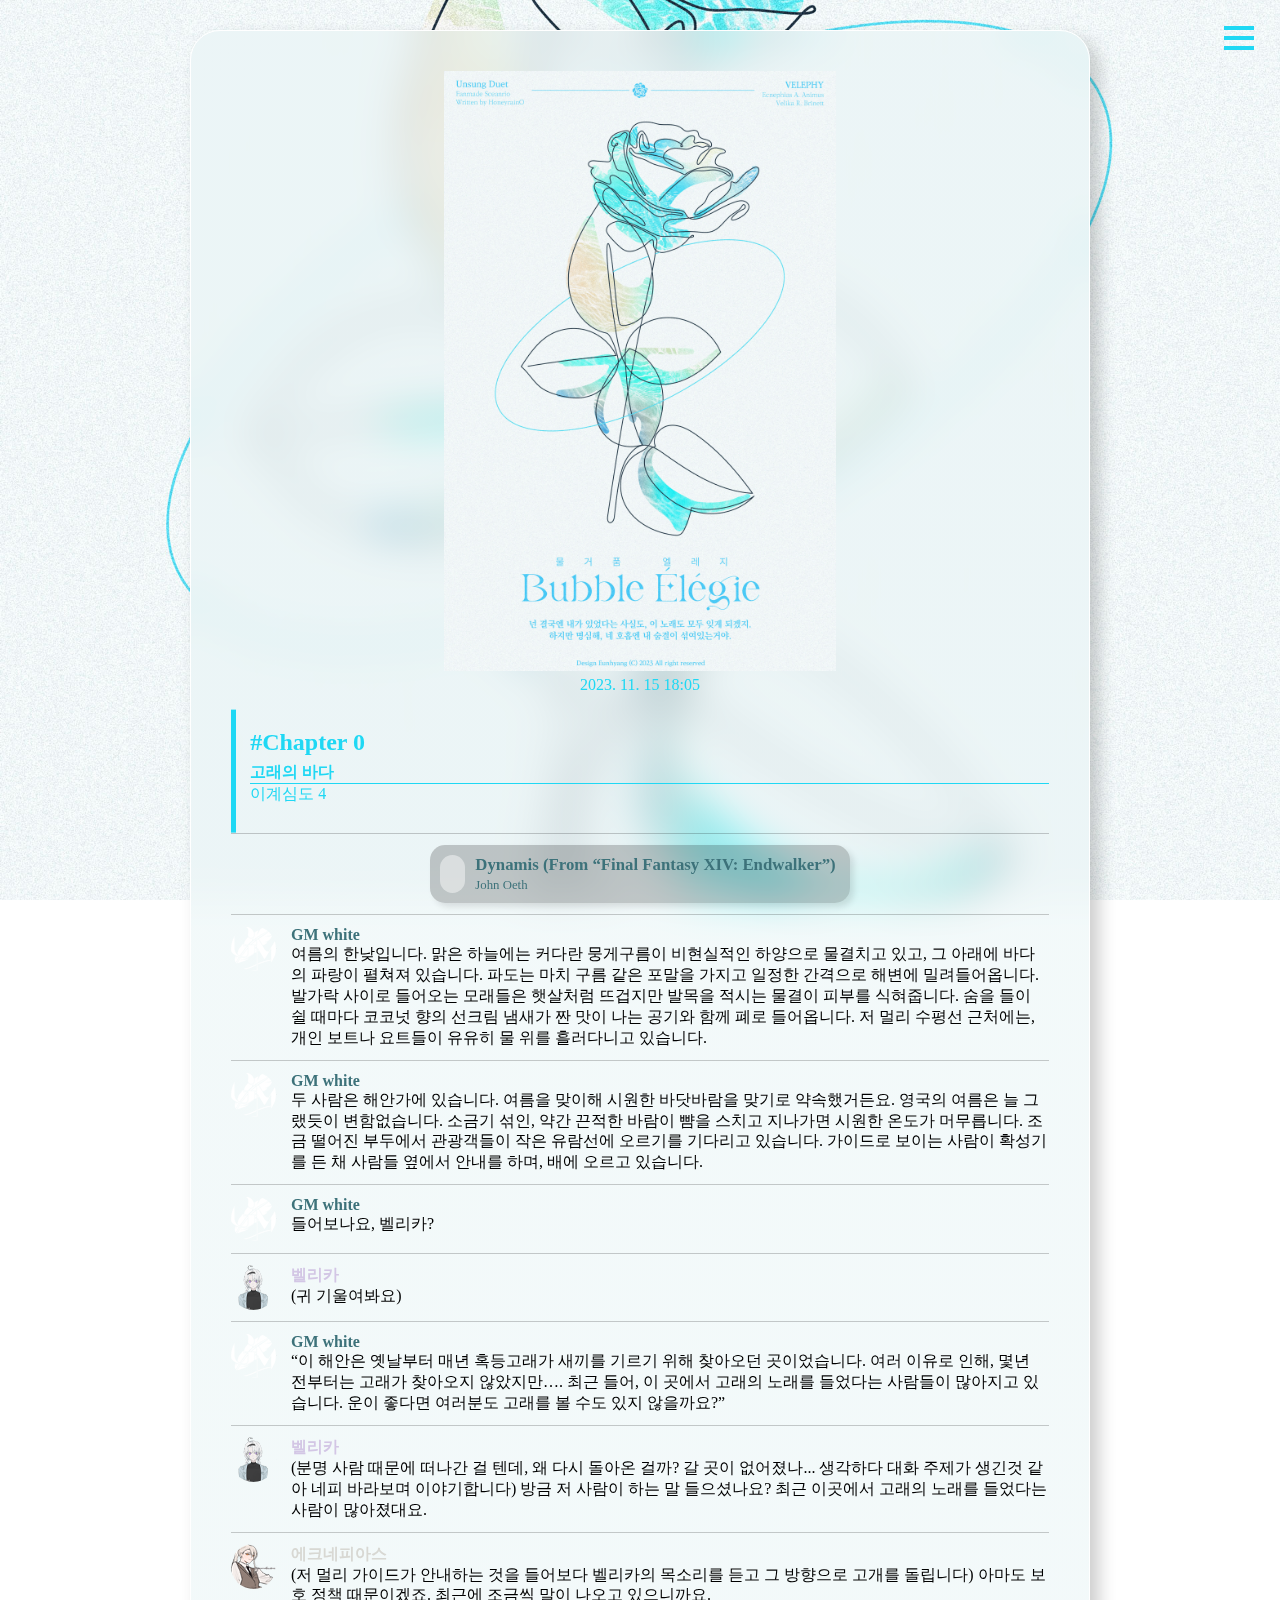
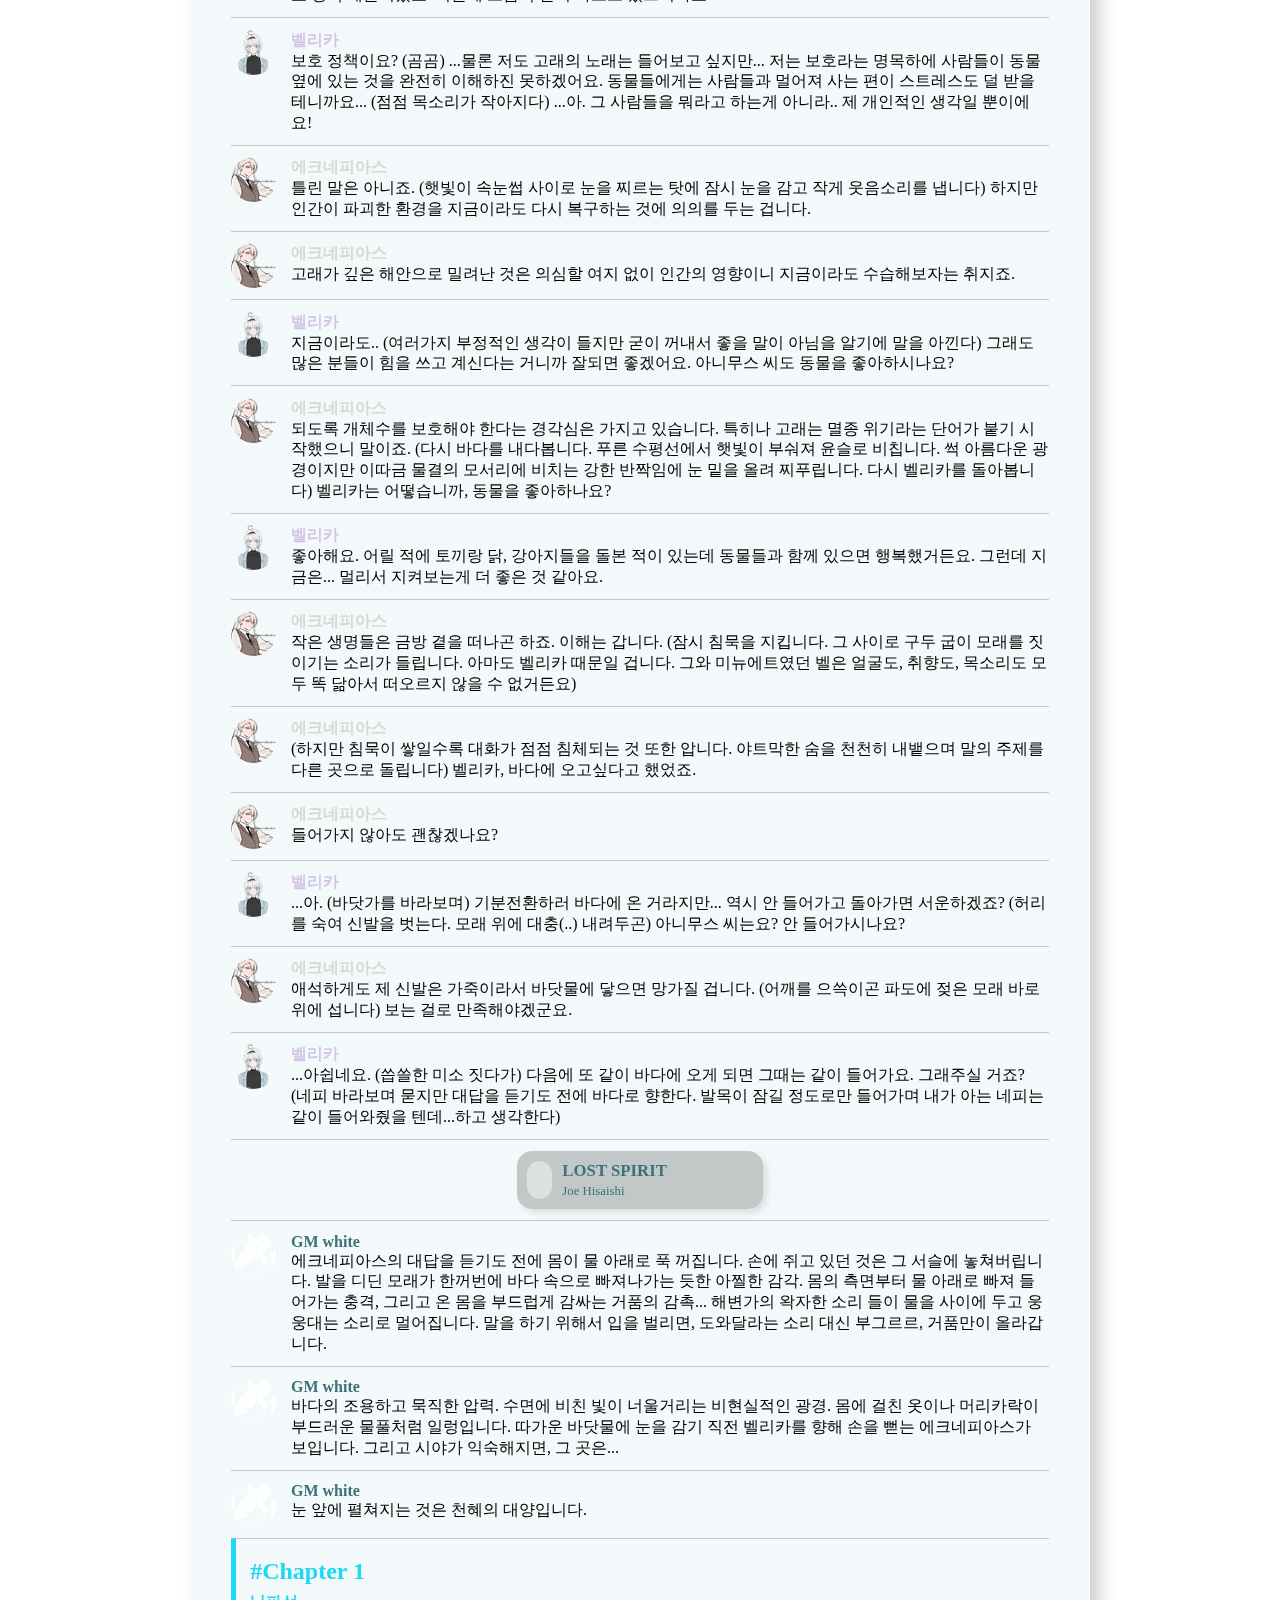
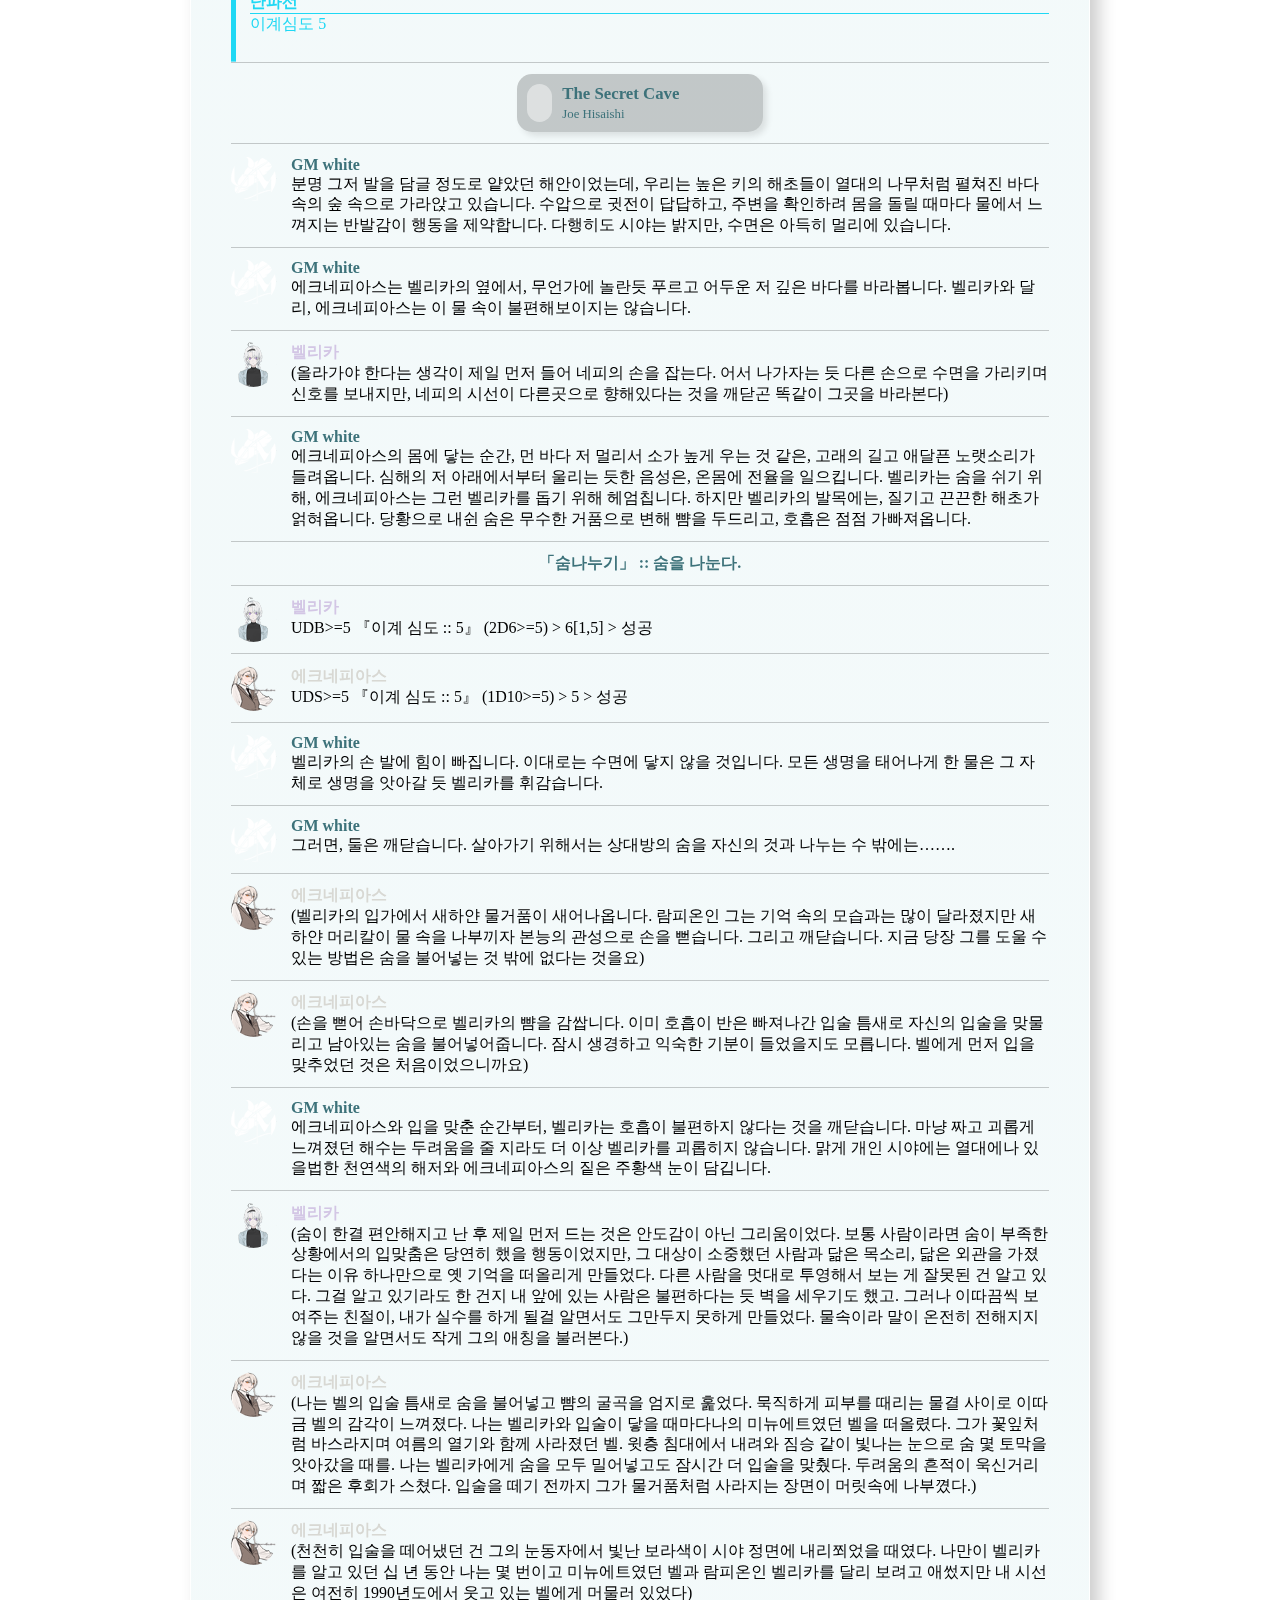
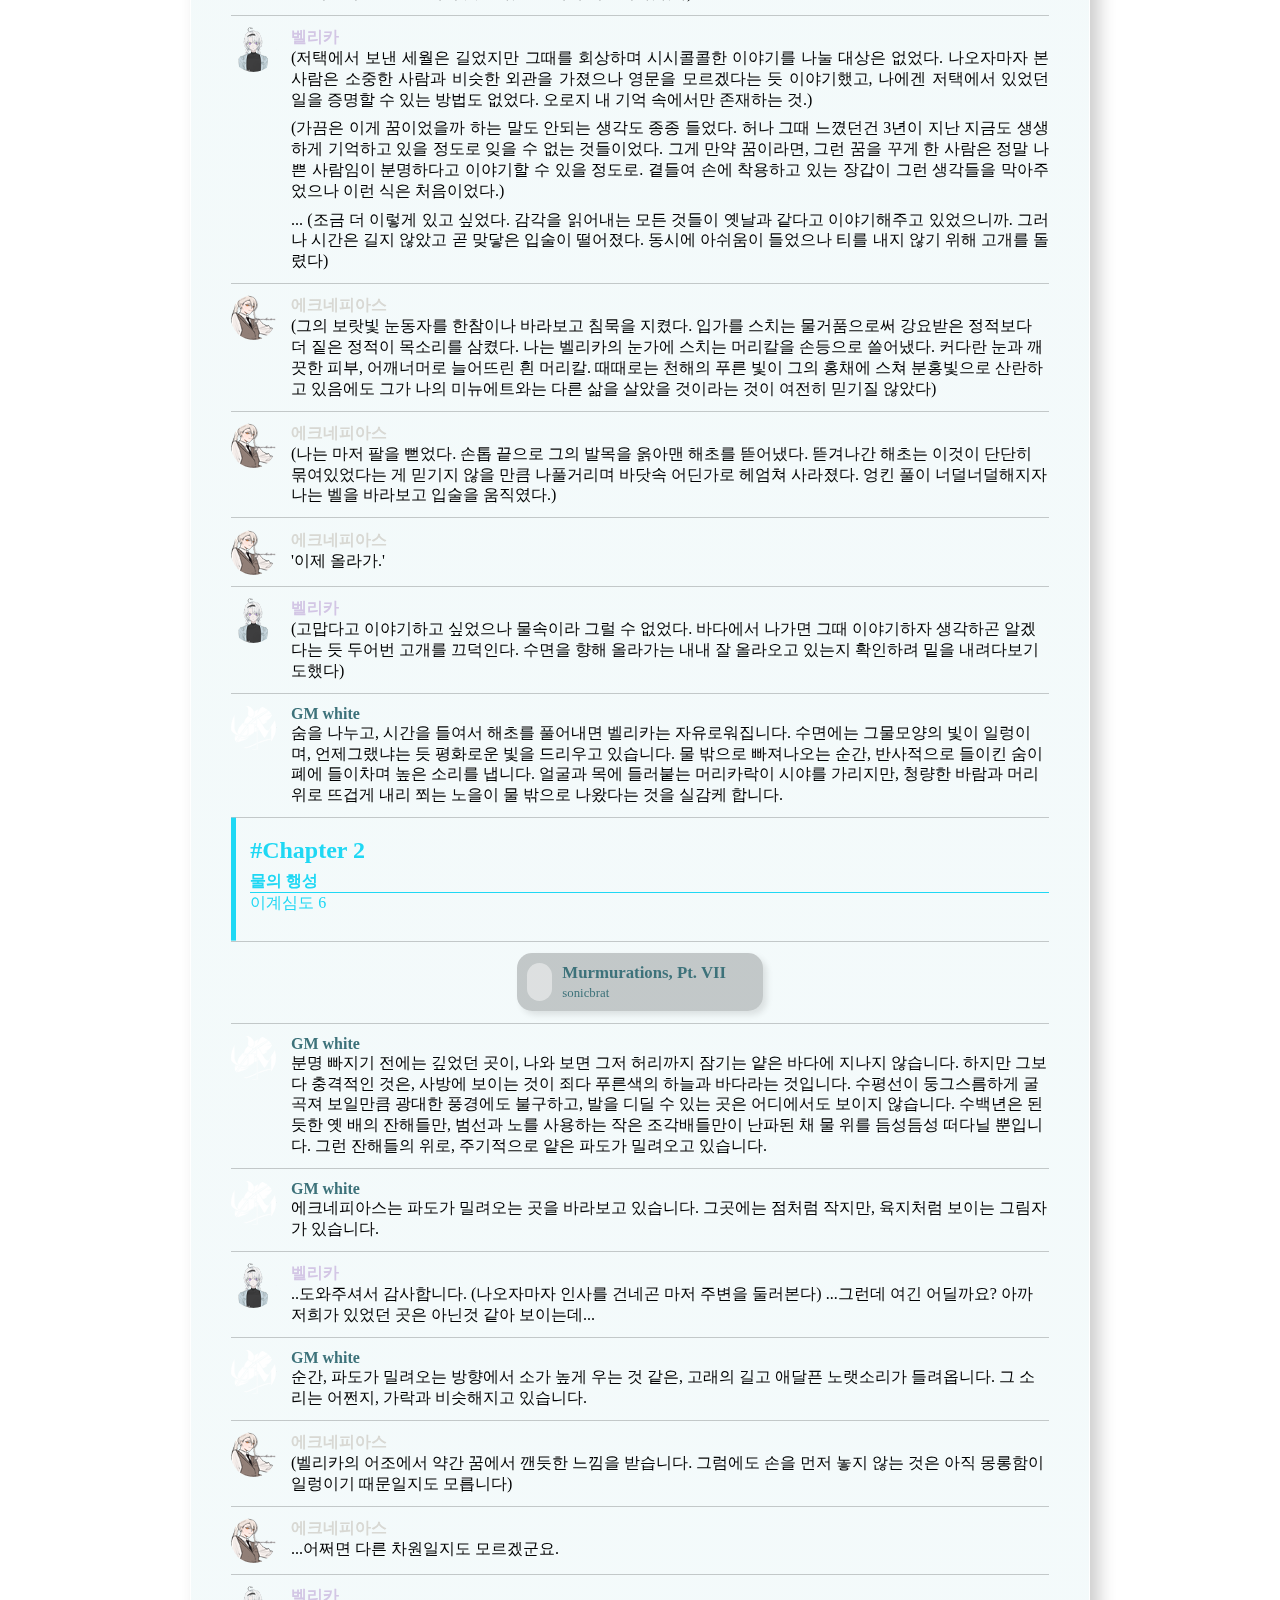
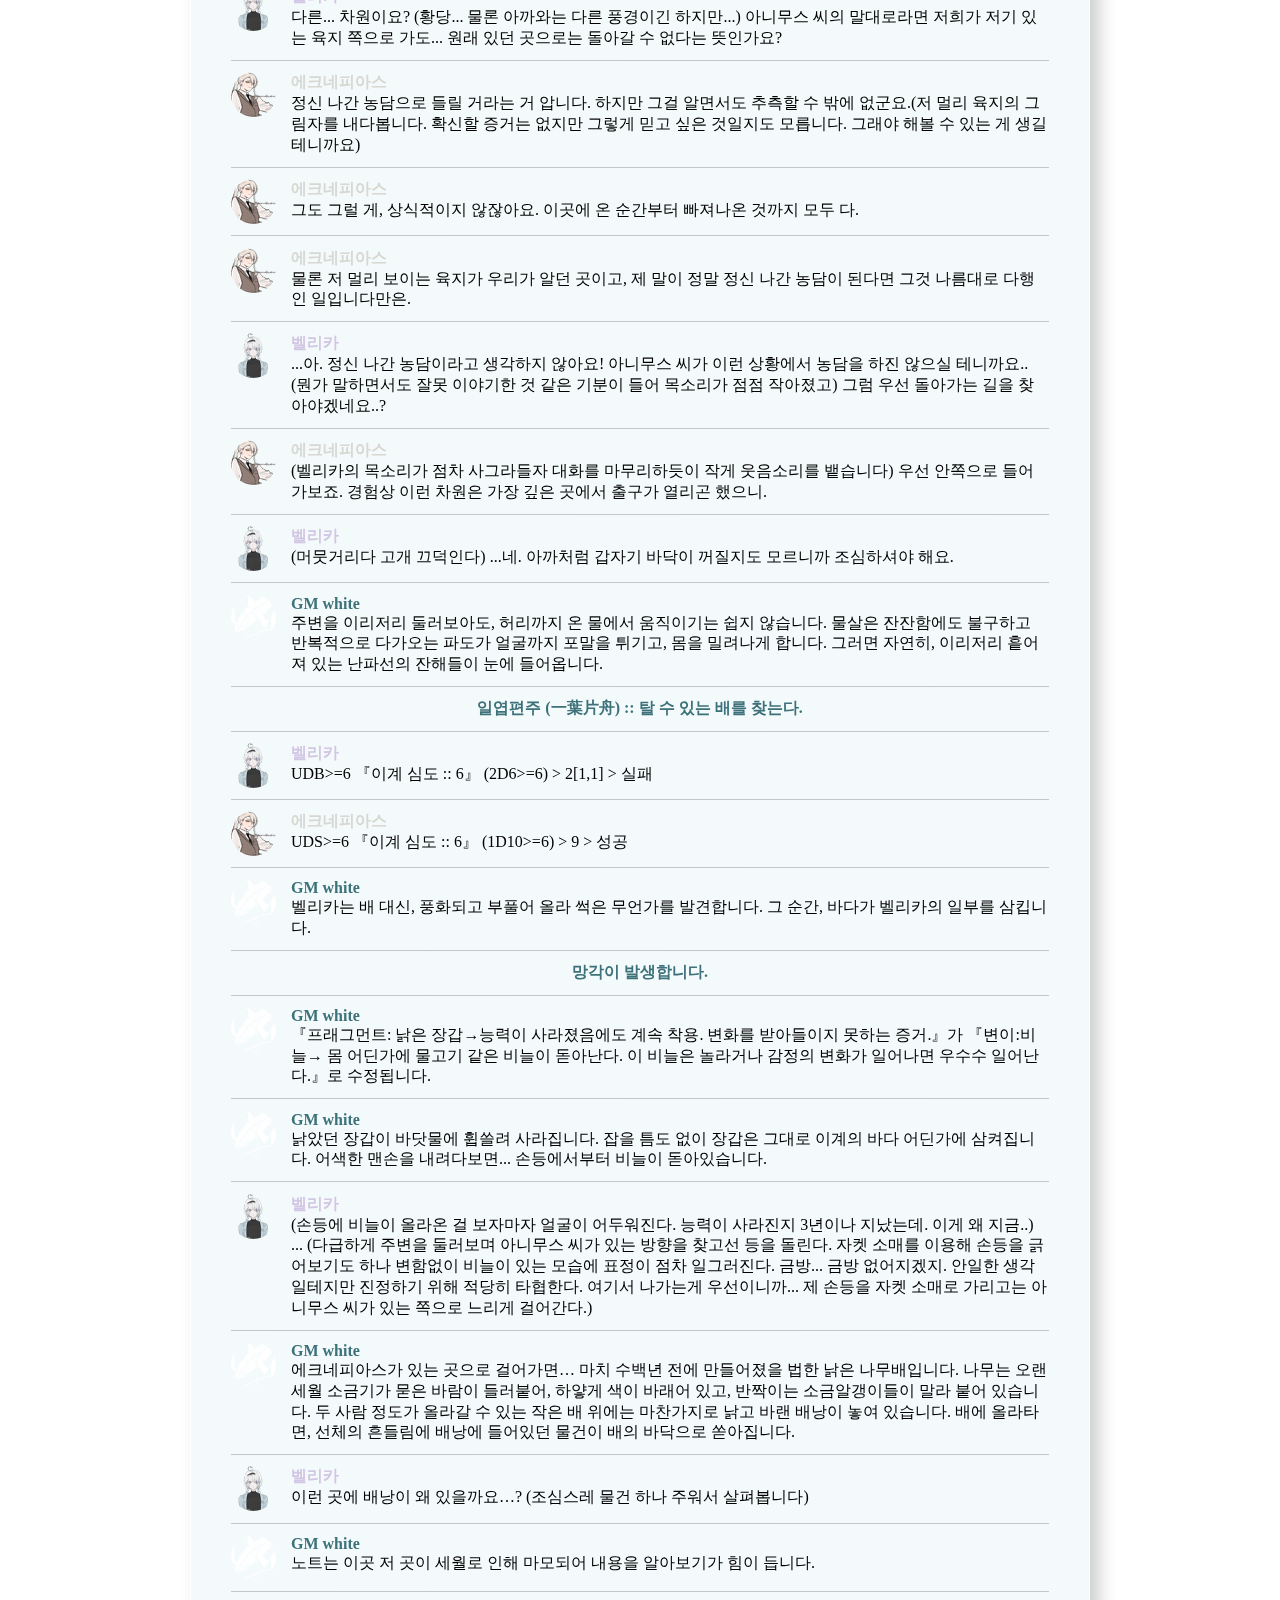
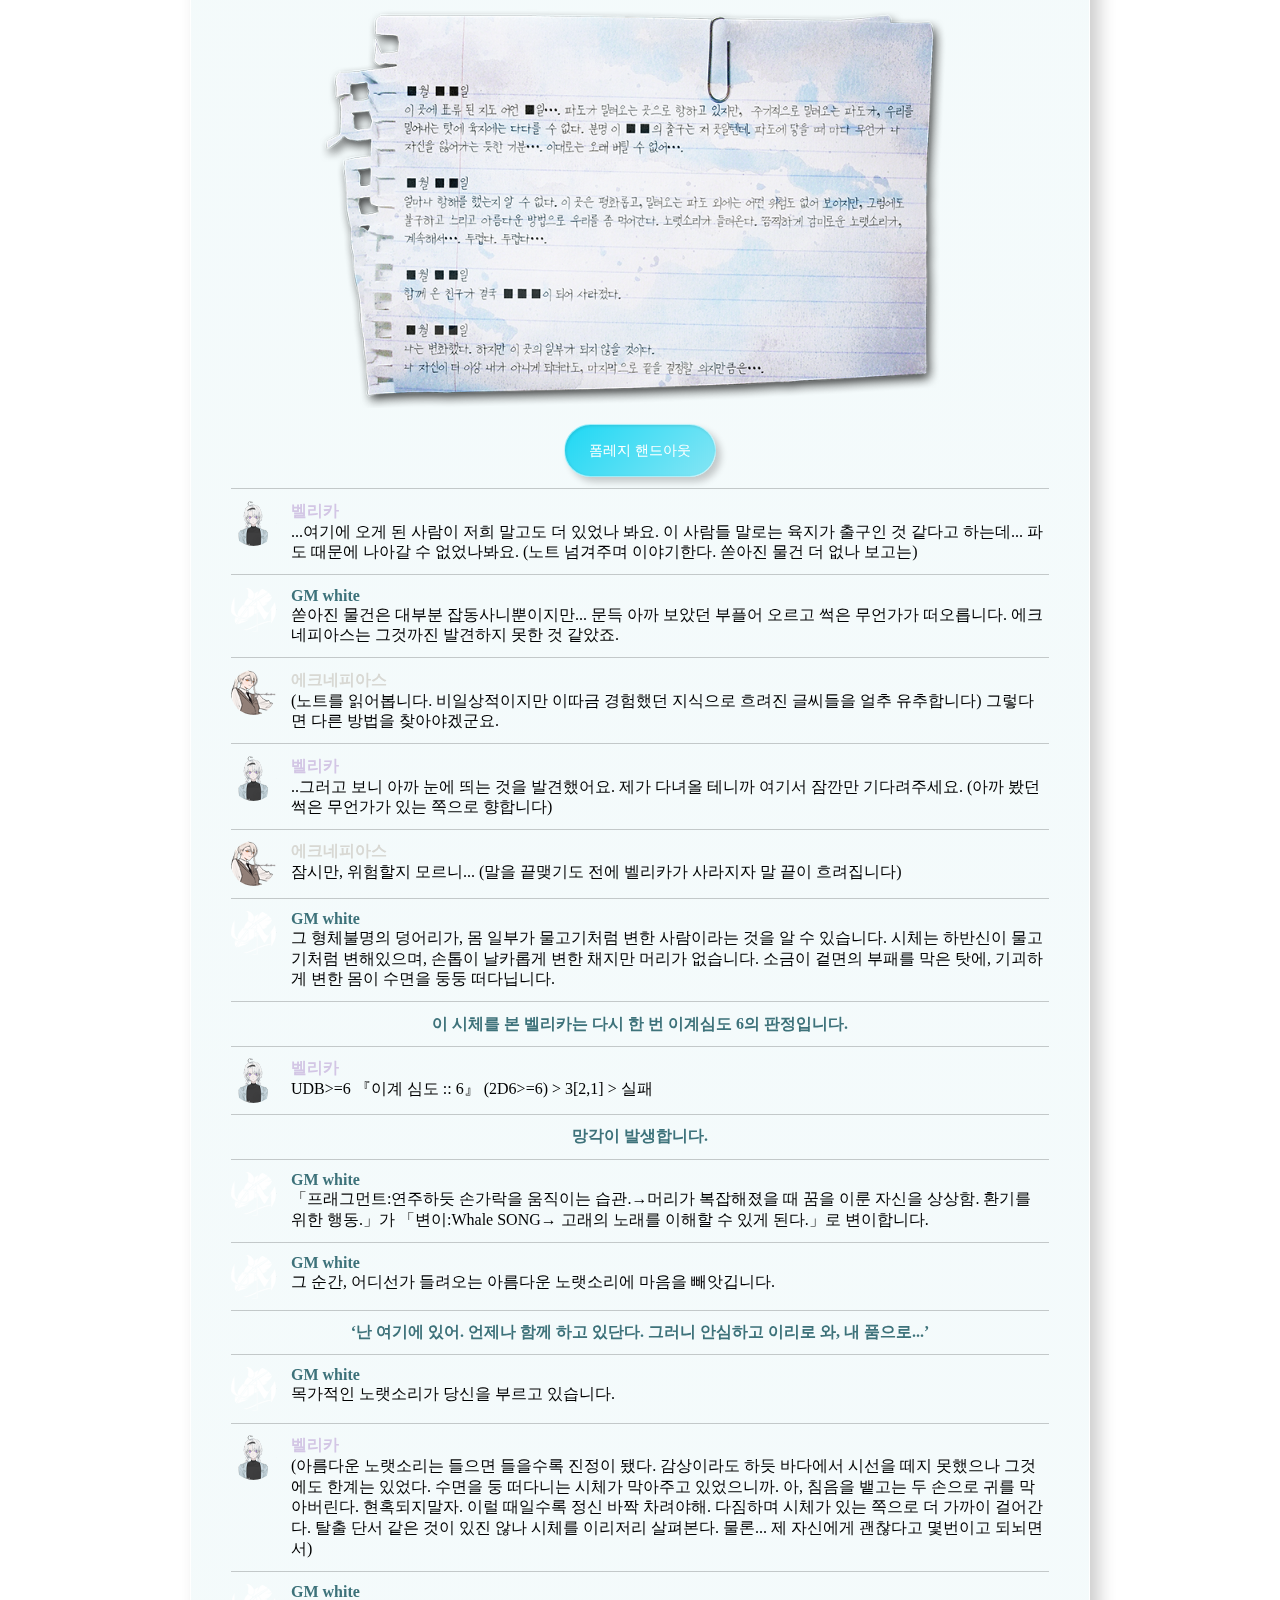
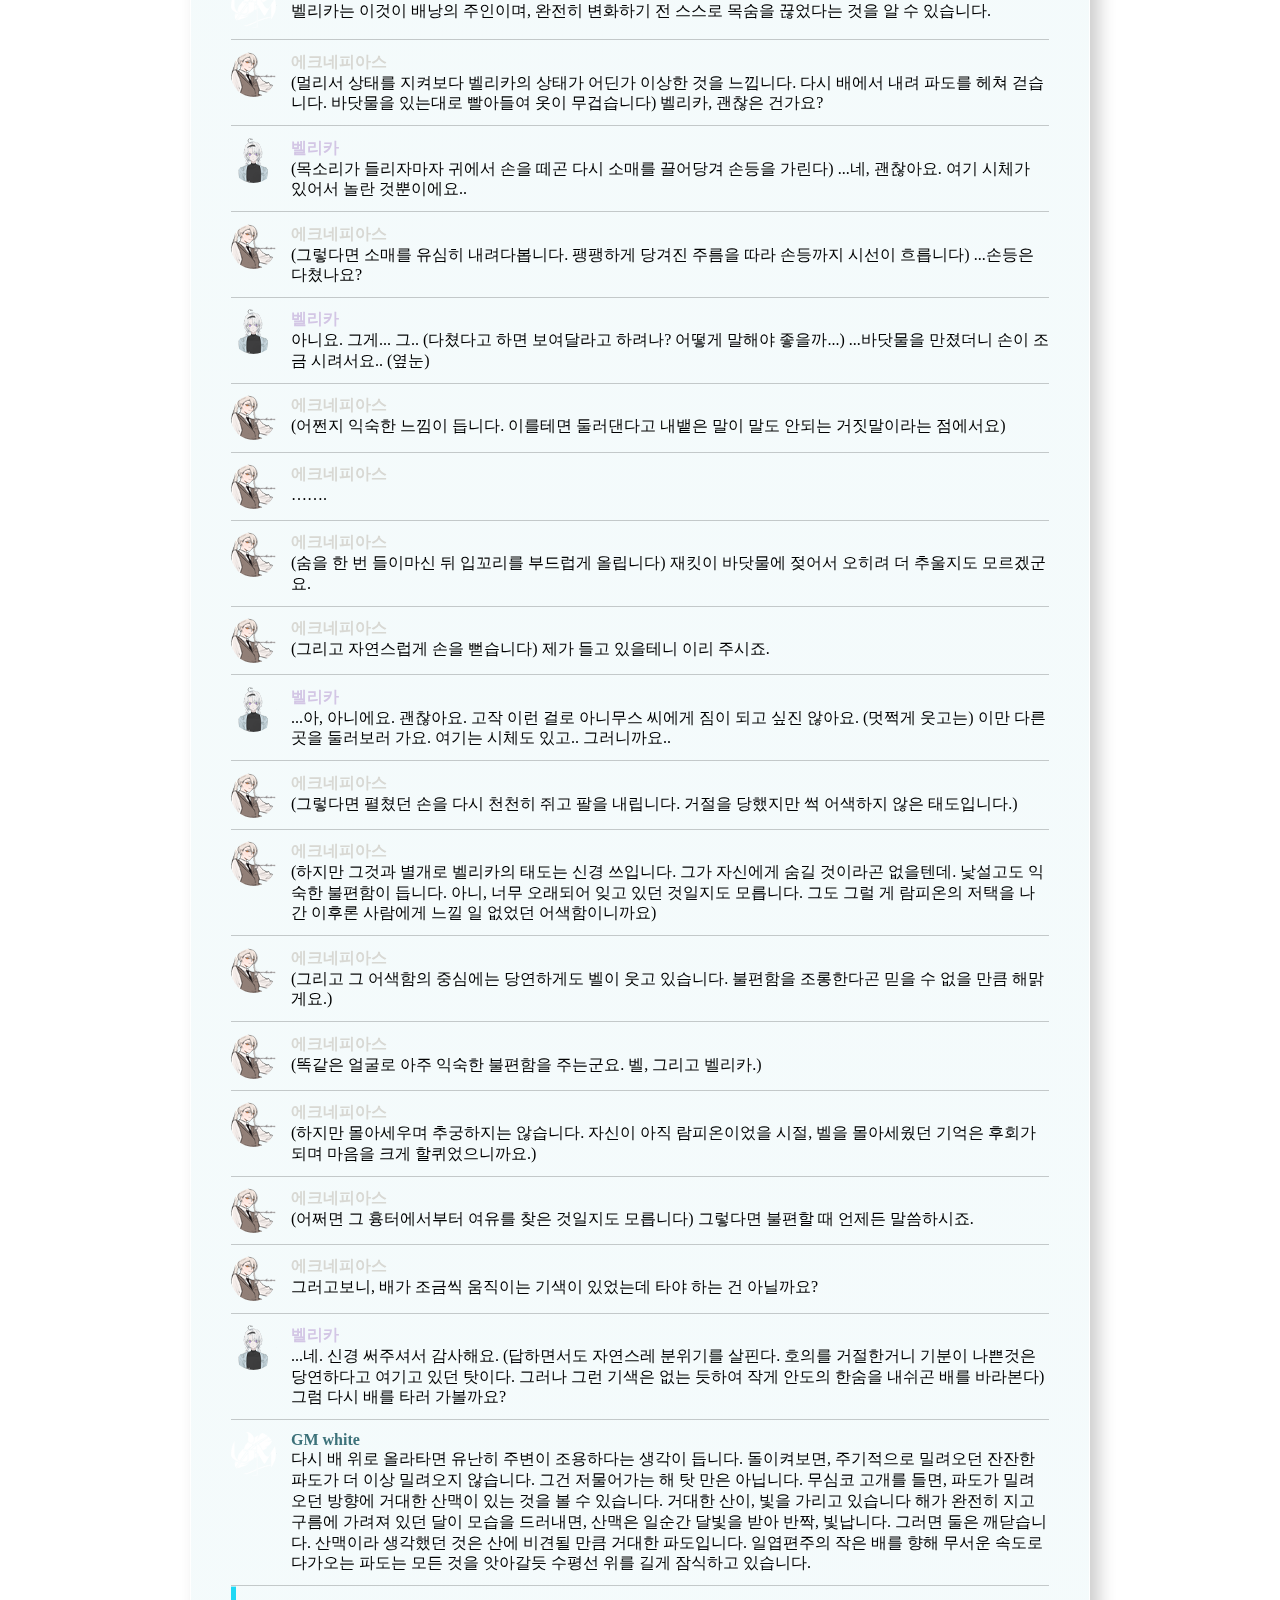
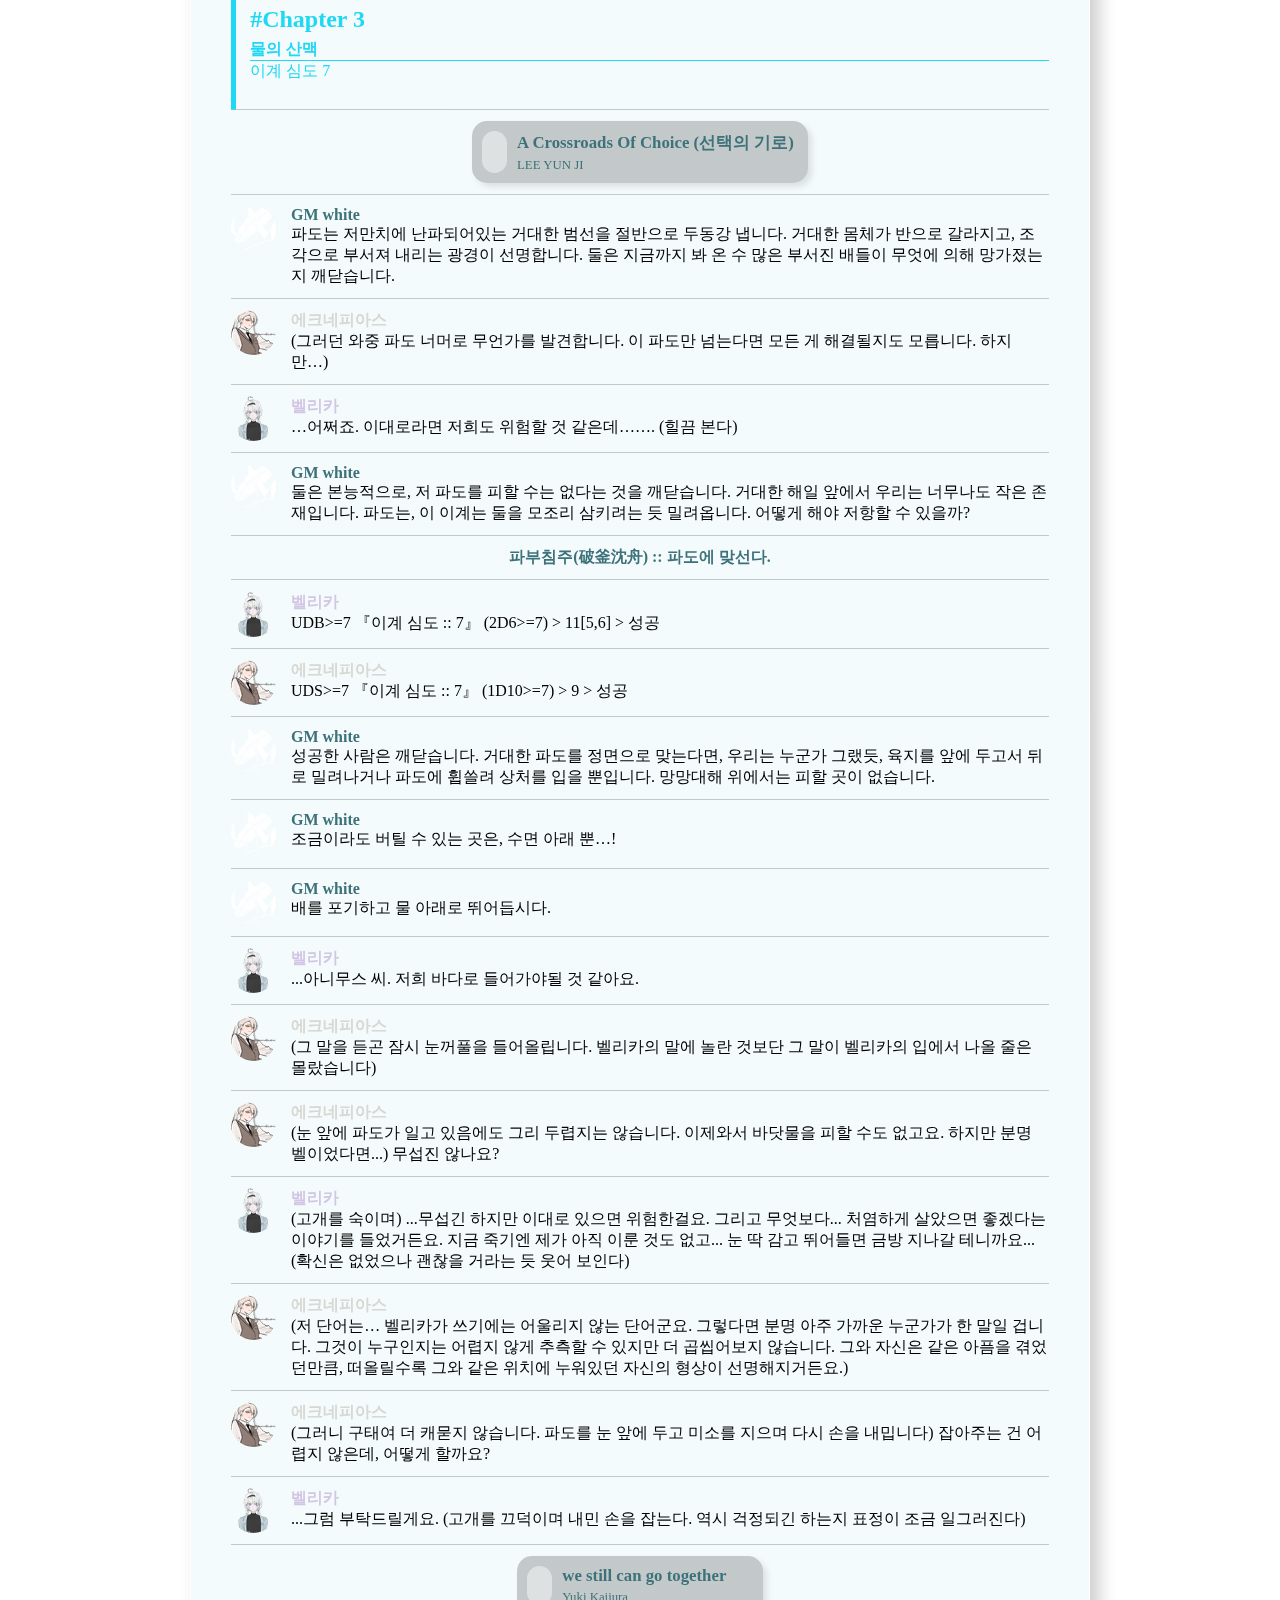
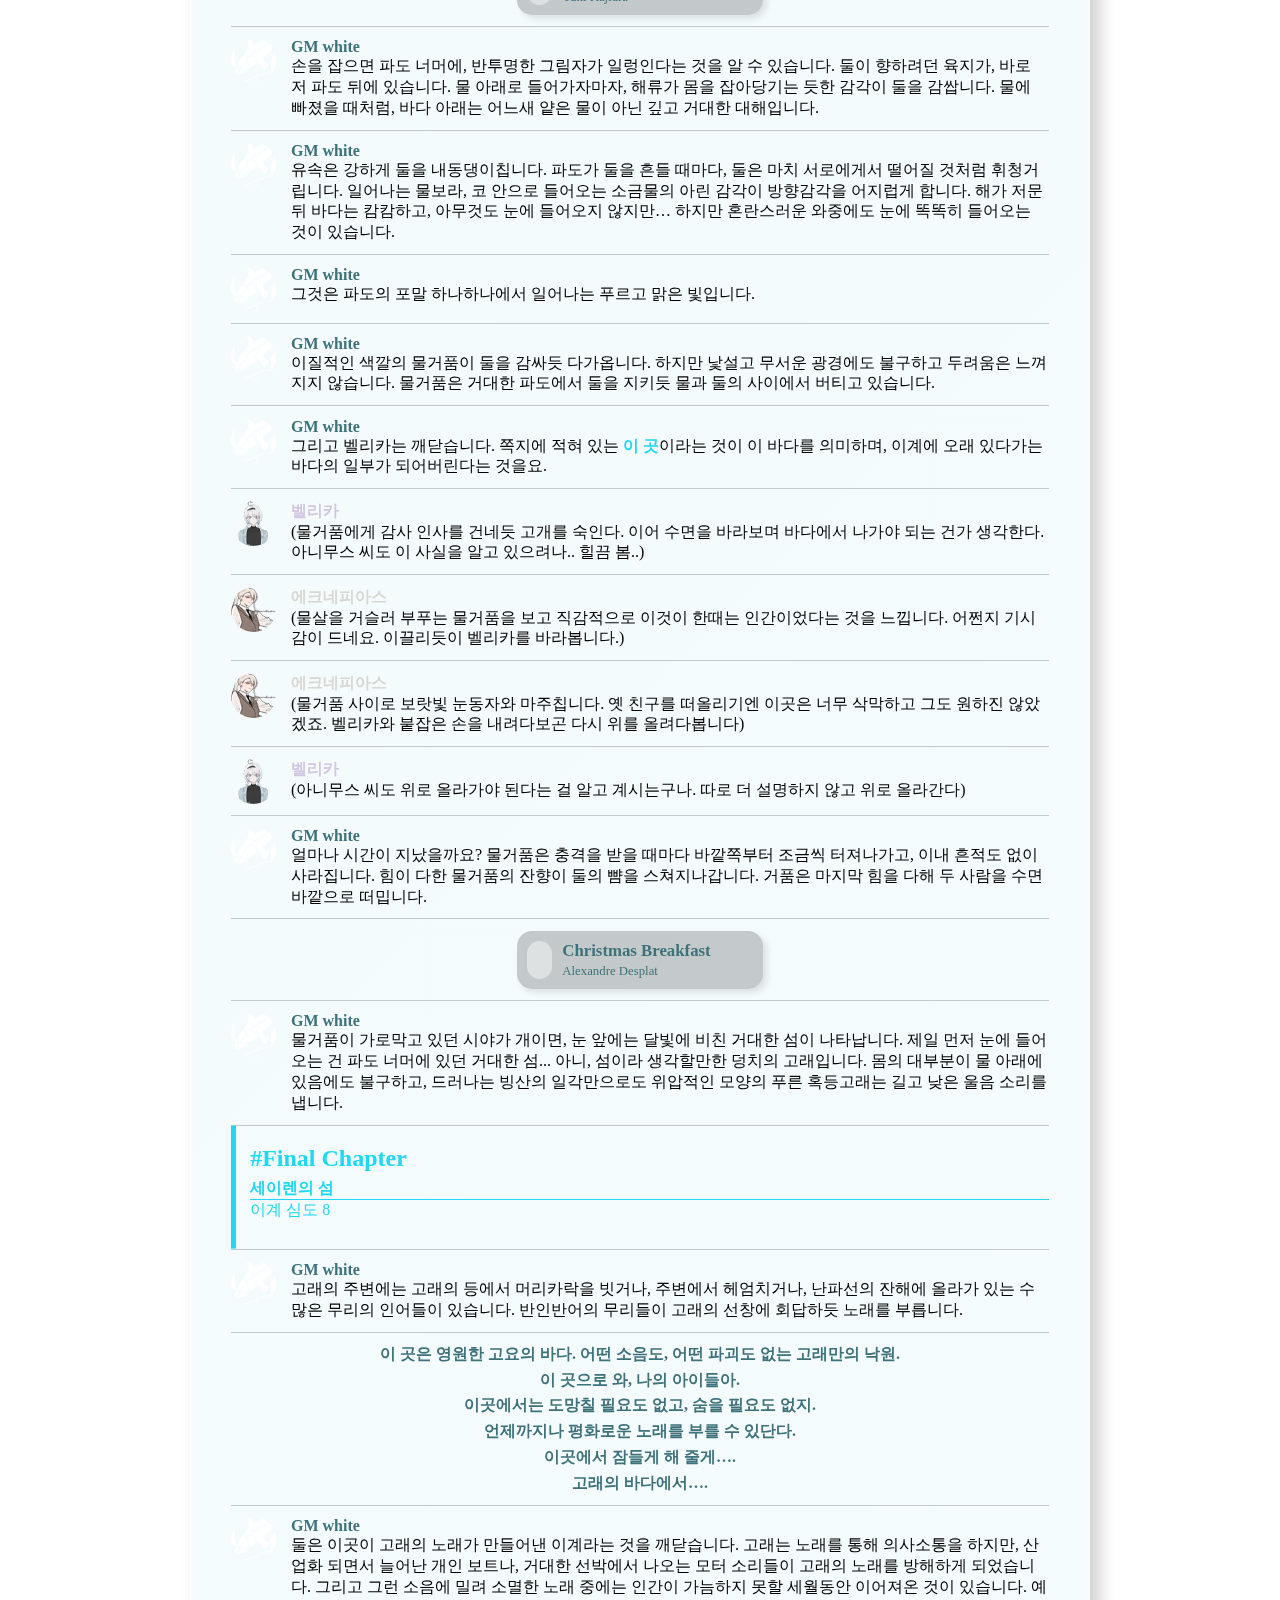
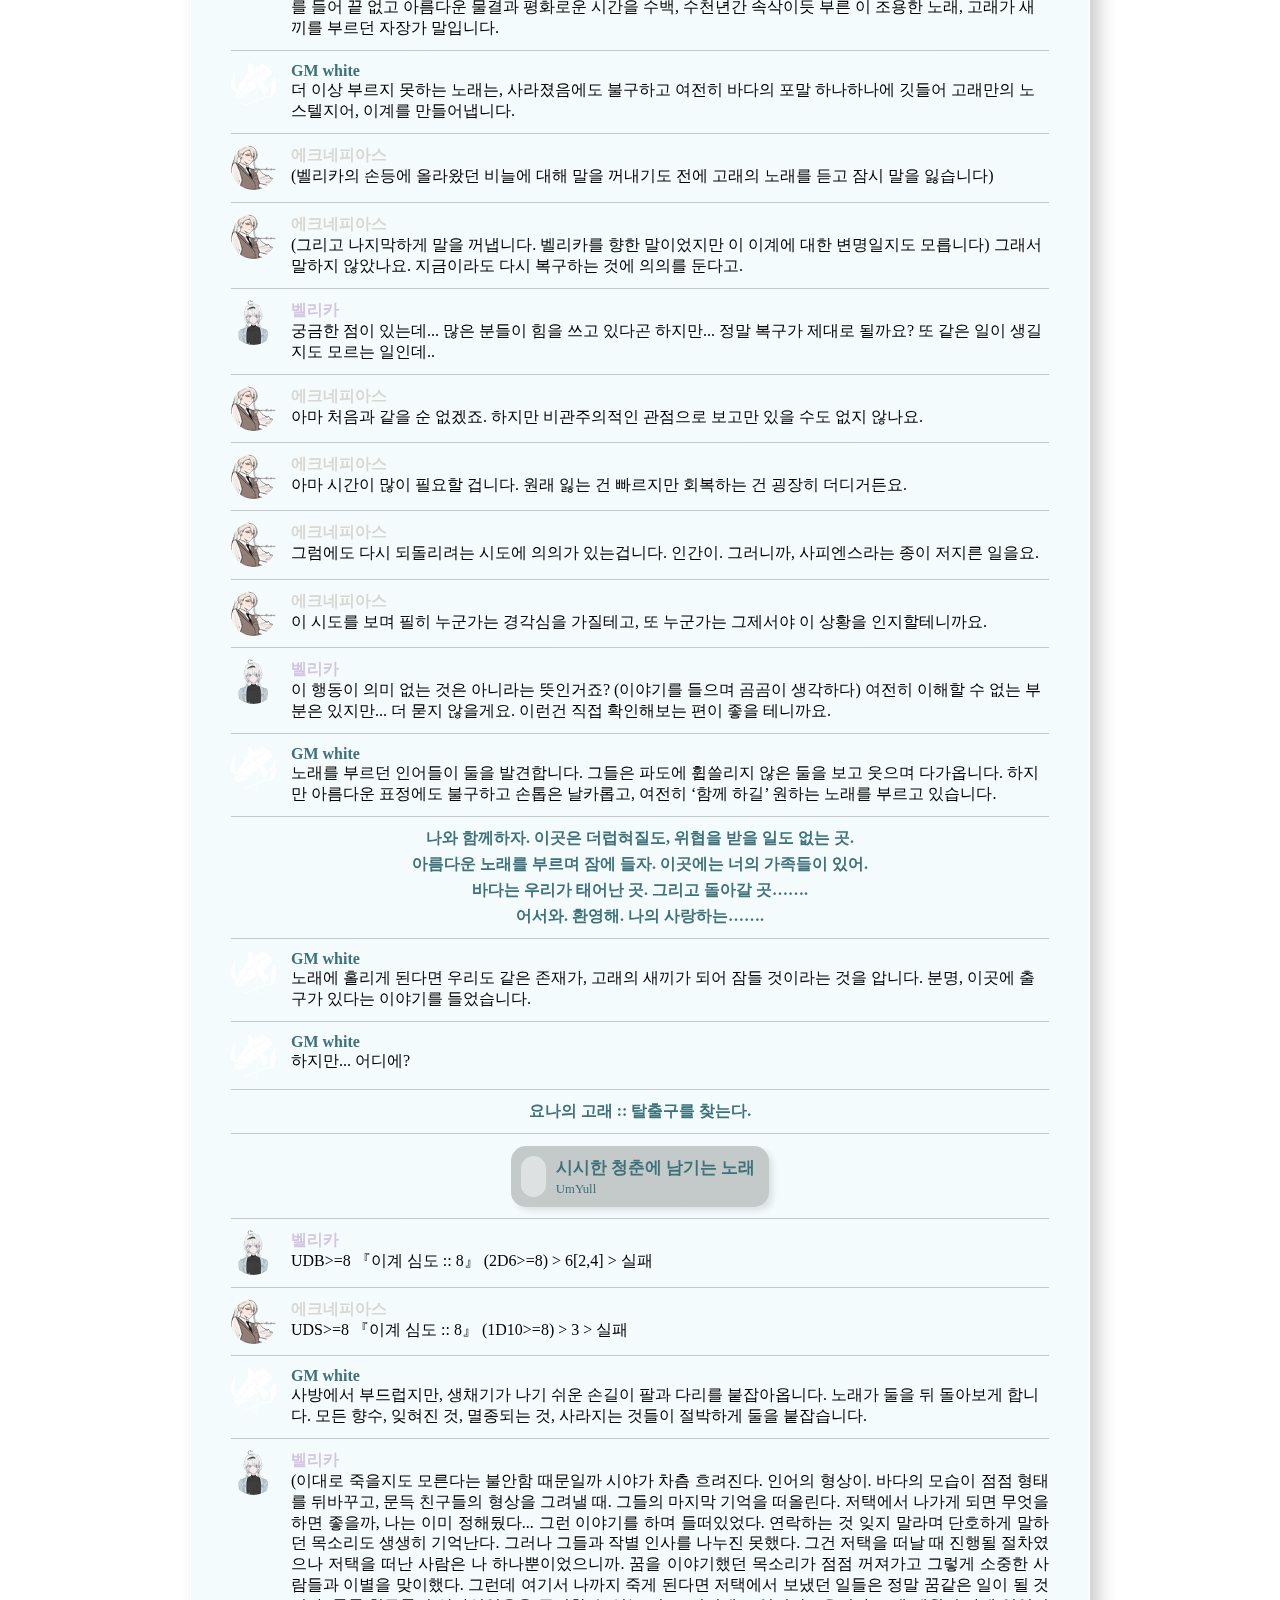
==== commit 1ed61ee4: "수몰버스, 정쟝메샤 추가. 챕터명 루프하게 추가하기" ====
--- a/index.html
+++ b/index.html
@@ -8,6 +8,13 @@
   <meta http-equiv="X-UA-Compatible" content="ie=edge" />
   <link rel="stylesheet" href="CSS/reset.css">
   <link rel="stylesheet" href="CSS/main.css">
+  <link rel="icon" type="image/png" sizes="32x32" href="icon/favicon-32x32.png">
+  <link rel="icon" type="image/png" sizes="96x96" href="icon/favicon-96x96.png">
+  <link rel="icon" type="image/png" sizes="16x16" href="icon/favicon-16x16.png">
+  <link rel="manifest" href="icon/manifest.json">
+  <meta name="msapplication-TileColor" content="#1fd8f4s">
+  <meta name="msapplication-TileImage" content="icon/ms-icon-144x144.png">
+  <meta name="theme-color" content="#1fd8f4">
   <script src="https://kit.fontawesome.com/0a4e914825.js" crossorigin="anonymous"></script>
   <title>물거품 엘레지</title>
 </head>
@@ -16,6 +23,10 @@
     --primary-color: #1fd8f4;
     --secondary-color: #3d727a;
     --gradient: linear-gradient(135deg, #1fd8f4, #85e5f4);
+  }
+
+  body {
+    background-image: url(../img/Velephy.jpg);
   }
 
   .inner {
@@ -35,7 +46,7 @@
     <span></span>
     <span></span>
   </div>
-  <div class="inner">
+  <div class="inner foam">
     <section class="intro">
       <img src="img/Velephy.jpg" alt="Session Card" class="session_card">
       <p class="time">
@@ -61,10 +72,10 @@
           </div>
         </a>
       </div>
-      <p class="GM chat">
-        <span class="portrait"></span>
-        <span class="content">
-          <span class="name">GM</span>
+      <p class="GM white chat">
+        <span class="portrait"></span>
+        <span class="content">
+          <span class="name">GM white</span>
           <span class="line">
             여름의 한낮입니다.
             맑은 하늘에는 커다란 뭉게구름이 비현실적인 하양으로 물결치고 있고, 그 아래에 바다의 파랑이 펼쳐져 있습니다.
@@ -76,10 +87,10 @@
         </span>
       </p>
 
-      <p class="GM chat">
-        <span class="portrait"></span>
-        <span class="content">
-          <span class="name">GM</span>
+      <p class="GM white chat">
+        <span class="portrait"></span>
+        <span class="content">
+          <span class="name">GM white</span>
           <span class="line">
             두 사람은 해안가에 있습니다.
             여름을 맞이해 시원한 바닷바람을 맞기로 약속했거든요.
@@ -91,10 +102,10 @@
         </span>
       </p>
 
-      <p class="GM chat">
-        <span class="portrait"></span>
-        <span class="content">
-          <span class="name">GM</span>
+      <p class="GM white chat">
+        <span class="portrait"></span>
+        <span class="content">
+          <span class="name">GM white</span>
           <span class="line">
             들어보나요, 벨리카?
           </span>
@@ -112,10 +123,10 @@
         </span>
       </p>
 
-      <p class="GM chat">
-        <span class="portrait"></span>
-        <span class="content">
-          <span class="name">GM</span>
+      <p class="GM white chat">
+        <span class="portrait"></span>
+        <span class="content">
+          <span class="name">GM white</span>
           <span class="line">
             “이 해안은 옛날부터 매년 혹등고래가 새끼를 기르기 위해 찾아오던 곳이었습니다. 여러 이유로 인해, 몇년 전부터는 고래가 찾아오지 않았지만…. 최근 들어, 이 곳에서 고래의 노래를 들었다는
             사람들이
@@ -285,10 +296,10 @@
           </div>
         </a>
       </div>
-      <p class="GM chat">
-        <span class="portrait"></span>
-        <span class="content">
-          <span class="name">GM</span>
+      <p class="GM white chat">
+        <span class="portrait"></span>
+        <span class="content">
+          <span class="name">GM white</span>
           <span class="line">
             에크네피아스의 대답을 듣기도 전에 몸이 물 아래로 푹 꺼집니다.
             손에 쥐고 있던 것은 그 서슬에 놓쳐버립니다.
@@ -299,10 +310,10 @@
         </span>
       </p>
 
-      <p class="GM chat">
-        <span class="portrait"></span>
-        <span class="content">
-          <span class="name">GM</span>
+      <p class="GM white chat">
+        <span class="portrait"></span>
+        <span class="content">
+          <span class="name">GM white</span>
           <span class="line">
             바다의 조용하고 묵직한 압력.
             수면에 비친 빛이 너울거리는 비현실적인 광경.
@@ -313,10 +324,10 @@
         </span>
       </p>
 
-      <p class="GM chat">
-        <span class="portrait"></span>
-        <span class="content">
-          <span class="name">GM</span>
+      <p class="GM white chat">
+        <span class="portrait"></span>
+        <span class="content">
+          <span class="name">GM white</span>
           <span class="line">
             눈 앞에 펼쳐지는 것은 천혜의 대양입니다.
           </span>
@@ -341,10 +352,10 @@
           </div>
         </a>
       </div>
-      <p class="GM chat">
-        <span class="portrait"></span>
-        <span class="content">
-          <span class="name">GM</span>
+      <p class="GM white chat">
+        <span class="portrait"></span>
+        <span class="content">
+          <span class="name">GM white</span>
           <span class="line">
             분명 그저 발을 담글 정도로 얕았던 해안이었는데, 우리는 높은 키의 해초들이 열대의 나무처럼 펼쳐진 바다 속의 숲 속으로 가라앉고 있습니다.
             수압으로 귓전이 답답하고, 주변을 확인하려 몸을 돌릴 때마다 물에서 느껴지는 반발감이 행동을 제약합니다.
@@ -353,10 +364,10 @@
         </span>
       </p>
 
-      <p class="GM chat">
-        <span class="portrait"></span>
-        <span class="content">
-          <span class="name">GM</span>
+      <p class="GM white chat">
+        <span class="portrait"></span>
+        <span class="content">
+          <span class="name">GM white</span>
           <span class="line">
             에크네피아스는 벨리카의 옆에서, 무언가에 놀란듯 푸르고 어두운 저 깊은 바다를 바라봅니다.
             벨리카와 달리, 에크네피아스는 이 물 속이 불편해보이지는 않습니다.
@@ -375,10 +386,10 @@
         </span>
       </p>
 
-      <p class="GM chat">
-        <span class="portrait"></span>
-        <span class="content">
-          <span class="name">GM</span>
+      <p class="GM white chat">
+        <span class="portrait"></span>
+        <span class="content">
+          <span class="name">GM white</span>
           <span class="line">
             에크네피아스의 몸에 닿는 순간, 먼 바다 저 멀리서 소가 높게 우는 것 같은, 고래의 길고 애달픈 노랫소리가 들려옵니다.
             심해의 저 아래에서부터 울리는 듯한 음성은, 온몸에 전율을 일으킵니다.
@@ -412,10 +423,10 @@
         </span>
       </p>
 
-      <p class="GM chat">
-        <span class="portrait"></span>
-        <span class="content">
-          <span class="name">GM</span>
+      <p class="GM white chat">
+        <span class="portrait"></span>
+        <span class="content">
+          <span class="name">GM white</span>
           <span class="line">
             벨리카의 손 발에 힘이 빠집니다.
             이대로는 수면에 닿지 않을 것입니다.
@@ -424,10 +435,10 @@
         </span>
       </p>
 
-      <p class="GM chat">
-        <span class="portrait"></span>
-        <span class="content">
-          <span class="name">GM</span>
+      <p class="GM white chat">
+        <span class="portrait"></span>
+        <span class="content">
+          <span class="name">GM white</span>
           <span class="line">
             그러면, 둘은 깨닫습니다.
             살아가기 위해서는 상대방의 숨을 자신의 것과 나누는 수 밖에는…….
@@ -461,10 +472,10 @@
         </span>
       </p>
 
-      <p class="GM chat">
-        <span class="portrait"></span>
-        <span class="content">
-          <span class="name">GM</span>
+      <p class="GM white chat">
+        <span class="portrait"></span>
+        <span class="content">
+          <span class="name">GM white</span>
           <span class="line">
             에크네피아스와 입을 맞춘 순간부터, 벨리카는 호흡이 불편하지 않다는 것을 깨닫습니다.
             마냥 짜고 괴롭게 느껴졌던 해수는 두려움을 줄 지라도 더 이상 벨리카를 괴롭히지 않습니다.
@@ -588,10 +599,10 @@
         </span>
       </p>
 
-      <p class="GM chat">
-        <span class="portrait"></span>
-        <span class="content">
-          <span class="name">GM</span>
+      <p class="GM white chat">
+        <span class="portrait"></span>
+        <span class="content">
+          <span class="name">GM white</span>
           <span class="line">
             숨을 나누고, 시간을 들여서 해초를 풀어내면 벨리카는 자유로워집니다.
             수면에는 그물모양의 빛이 일렁이며, 언제그랬냐는 듯 평화로운 빛을 드리우고 있습니다.
@@ -619,10 +630,10 @@
           </div>
         </a>
       </div>
-      <p class="GM chat">
-        <span class="portrait"></span>
-        <span class="content">
-          <span class="name">GM</span>
+      <p class="GM white chat">
+        <span class="portrait"></span>
+        <span class="content">
+          <span class="name">GM white</span>
           <span class="line">
             분명 빠지기 전에는 깊었던 곳이, 나와 보면 그저 허리까지 잠기는 얕은 바다에 지나지 않습니다.
             하지만 그보다 충격적인 것은, 사방에 보이는 것이 죄다 푸른색의 하늘과 바다라는 것입니다.
@@ -633,10 +644,10 @@
         </span>
       </p>
 
-      <p class="GM chat">
-        <span class="portrait"></span>
-        <span class="content">
-          <span class="name">GM</span>
+      <p class="GM white chat">
+        <span class="portrait"></span>
+        <span class="content">
+          <span class="name">GM white</span>
           <span class="line">
             에크네피아스는 파도가 밀려오는 곳을 바라보고 있습니다.
             그곳에는 점처럼 작지만, 육지처럼 보이는 그림자가 있습니다.
@@ -654,10 +665,10 @@
         </span>
       </p>
 
-      <p class="GM chat">
-        <span class="portrait"></span>
-        <span class="content">
-          <span class="name">GM</span>
+      <p class="GM white chat">
+        <span class="portrait"></span>
+        <span class="content">
+          <span class="name">GM white</span>
           <span class="line">
             순간, 파도가 밀려오는 방향에서 소가 높게 우는 것 같은, 고래의 길고 애달픈 노랫소리가 들려옵니다.
             그 소리는 어쩐지, 가락과 비슷해지고 있습니다.
@@ -760,10 +771,10 @@
         </span>
       </p>
 
-      <p class="GM chat">
-        <span class="portrait"></span>
-        <span class="content">
-          <span class="name">GM</span>
+      <p class="GM white chat">
+        <span class="portrait"></span>
+        <span class="content">
+          <span class="name">GM white</span>
           <span class="line">
             주변을 이리저리 둘러보아도, 허리까지 온 물에서 움직이기는 쉽지 않습니다.
             물살은 잔잔함에도 불구하고 반복적으로 다가오는 파도가 얼굴까지 포말을 튀기고, 몸을 밀려나게 합니다.
@@ -796,10 +807,10 @@
         </span>
       </p>
 
-      <p class="GM chat">
-        <span class="portrait"></span>
-        <span class="content">
-          <span class="name">GM</span>
+      <p class="GM white chat">
+        <span class="portrait"></span>
+        <span class="content">
+          <span class="name">GM white</span>
           <span class="line">
             벨리카는 배 대신, 풍화되고 부풀어 올라 썩은 무언가를 발견합니다.
             그 순간, 바다가 벨리카의 일부를 삼킵니다.
@@ -811,10 +822,10 @@
         망각이 발생합니다.
       </p>
 
-      <p class="GM chat">
-        <span class="portrait"></span>
-        <span class="content">
-          <span class="name">GM</span>
+      <p class="GM white chat">
+        <span class="portrait"></span>
+        <span class="content">
+          <span class="name">GM white</span>
           <span class="line">
             『프래그먼트: 낡은 장갑→능력이 사라졌음에도 계속 착용. 변화를 받아들이지 못하는 증거.』가 『변이:비늘→ 몸 어딘가에 물고기 같은 비늘이 돋아난다. 이 비늘은 놀라거나 감정의 변화가 일어나면
             우수수
@@ -823,10 +834,10 @@
         </span>
       </p>
 
-      <p class="GM chat">
-        <span class="portrait"></span>
-        <span class="content">
-          <span class="name">GM</span>
+      <p class="GM white chat">
+        <span class="portrait"></span>
+        <span class="content">
+          <span class="name">GM white</span>
           <span class="line">
             낡았던 장갑이 바닷물에 휩쓸려 사라집니다.
             잡을 틈도 없이 장갑은 그대로 이계의 바다 어딘가에 삼켜집니다.
@@ -852,10 +863,10 @@
         </span>
       </p>
 
-      <p class="GM chat">
-        <span class="portrait"></span>
-        <span class="content">
-          <span class="name">GM</span>
+      <p class="GM white chat">
+        <span class="portrait"></span>
+        <span class="content">
+          <span class="name">GM white</span>
           <span class="line">
             에크네피아스가 있는 곳으로 걸어가면…
             마치 수백년 전에 만들어졌을 법한 낡은 나무배입니다.
@@ -875,10 +886,10 @@
           </span>
         </span>
       </p>
-      <p class="GM chat">
-        <span class="portrait"></span>
-        <span class="content">
-          <span class="name">GM</span>
+      <p class="GM white chat">
+        <span class="portrait"></span>
+        <span class="content">
+          <span class="name">GM white</span>
           <span class="line">
             노트는 이곳 저 곳이 세월로 인해 마모되어 내용을 알아보기가 힘이 듭니다.
           </span>
@@ -907,10 +918,10 @@
         </span>
       </p>
 
-      <p class="GM chat">
-        <span class="portrait"></span>
-        <span class="content">
-          <span class="name">GM</span>
+      <p class="GM white chat">
+        <span class="portrait"></span>
+        <span class="content">
+          <span class="name">GM white</span>
           <span class="line">
             쏟아진 물건은 대부분 잡동사니뿐이지만... 문득 아까 보았던 부플어 오르고 썩은 무언가가 떠오릅니다.
             에크네피아스는 그것까진 발견하지 못한 것 같았죠.
@@ -948,10 +959,10 @@
         </span>
       </p>
 
-      <p class="GM chat">
-        <span class="portrait"></span>
-        <span class="content">
-          <span class="name">GM</span>
+      <p class="GM white chat">
+        <span class="portrait"></span>
+        <span class="content">
+          <span class="name">GM white</span>
           <span class="line">
             그 형체불명의 덩어리가, 몸 일부가 물고기처럼 변한 사람이라는 것을 알 수 있습니다.
             시체는 하반신이 물고기처럼 변해있으며, 손톱이 날카롭게 변한 채지만 머리가 없습니다.
@@ -978,10 +989,10 @@
         망각이 발생합니다.
       </p>
 
-      <p class="GM chat">
-        <span class="portrait"></span>
-        <span class="content">
-          <span class="name">GM</span>
+      <p class="GM white chat">
+        <span class="portrait"></span>
+        <span class="content">
+          <span class="name">GM white</span>
           <span class="line">
             「프래그먼트:연주하듯 손가락을 움직이는 습관.→머리가 복잡해졌을 때 꿈을 이룬 자신을 상상함. 환기를 위한 행동.」가 「변이:Whale SONG→ 고래의 노래를 이해할 수 있게 된다.」로
             변이합니다.
@@ -989,10 +1000,10 @@
         </span>
       </p>
 
-      <p class="GM chat">
-        <span class="portrait"></span>
-        <span class="content">
-          <span class="name">GM</span>
+      <p class="GM white chat">
+        <span class="portrait"></span>
+        <span class="content">
+          <span class="name">GM white</span>
           <span class="line">
             그 순간, 어디선가 들려오는 아름다운 노랫소리에 마음을 빼앗깁니다.
           </span>
@@ -1006,10 +1017,10 @@
         </span>
       </p>
 
-      <p class="GM chat">
-        <span class="portrait"></span>
-        <span class="content">
-          <span class="name">GM</span>
+      <p class="GM white chat">
+        <span class="portrait"></span>
+        <span class="content">
+          <span class="name">GM white</span>
           <span class="line">
             목가적인 노랫소리가 당신을 부르고 있습니다.
           </span>
@@ -1030,10 +1041,10 @@
         </span>
       </p>
 
-      <p class="GM chat">
-        <span class="portrait"></span>
-        <span class="content">
-          <span class="name">GM</span>
+      <p class="GM white chat">
+        <span class="portrait"></span>
+        <span class="content">
+          <span class="name">GM white</span>
           <span class="line">
             벨리카는 이것이 배낭의 주인이며, 완전히 변화하기 전 스스로 목숨을 끊었다는 것을 알 수 있습니다.
           </span>
@@ -1215,10 +1226,10 @@
         </span>
       </p>
 
-      <p class="GM chat">
-        <span class="portrait"></span>
-        <span class="content">
-          <span class="name">GM</span>
+      <p class="GM white chat">
+        <span class="portrait"></span>
+        <span class="content">
+          <span class="name">GM white</span>
           <span class="line">
             다시 배 위로 올라타면 유난히 주변이 조용하다는 생각이 듭니다.
             돌이켜보면, 주기적으로 밀려오던 잔잔한 파도가 더 이상 밀려오지 않습니다.
@@ -1251,10 +1262,10 @@
           </div>
         </a>
       </div>
-      <p class="GM chat">
-        <span class="portrait"></span>
-        <span class="content">
-          <span class="name">GM</span>
+      <p class="GM white chat">
+        <span class="portrait"></span>
+        <span class="content">
+          <span class="name">GM white</span>
           <span class="line">
             파도는 저만치에 난파되어있는 거대한 범선을 절반으로 두동강 냅니다.
             거대한 몸체가 반으로 갈라지고, 조각으로 부서져 내리는 광경이 선명합니다.
@@ -1283,10 +1294,10 @@
         </span>
       </p>
 
-      <p class="GM chat">
-        <span class="portrait"></span>
-        <span class="content">
-          <span class="name">GM</span>
+      <p class="GM white chat">
+        <span class="portrait"></span>
+        <span class="content">
+          <span class="name">GM white</span>
           <span class="line">
             둘은 본능적으로, 저 파도를 피할 수는 없다는 것을 깨닫습니다.
             거대한 해일 앞에서 우리는 너무나도 작은 존재입니다.
@@ -1320,10 +1331,10 @@
         </span>
       </p>
 
-      <p class="GM chat">
-        <span class="portrait"></span>
-        <span class="content">
-          <span class="name">GM</span>
+      <p class="GM white chat">
+        <span class="portrait"></span>
+        <span class="content">
+          <span class="name">GM white</span>
           <span class="line">
             성공한 사람은 깨닫습니다. 거대한 파도를 정면으로 맞는다면, 우리는 누군가 그랬듯, 육지를 앞에 두고서 뒤로 밀려나거나 파도에 휩쓸려 상처를 입을 뿐입니다.
             망망대해 위에서는 피할 곳이 없습니다.
@@ -1331,20 +1342,20 @@
         </span>
       </p>
 
-      <p class="GM chat">
-        <span class="portrait"></span>
-        <span class="content">
-          <span class="name">GM</span>
+      <p class="GM white chat">
+        <span class="portrait"></span>
+        <span class="content">
+          <span class="name">GM white</span>
           <span class="line">
             조금이라도 버틸 수 있는 곳은, 수면 아래 뿐…!
           </span>
         </span>
       </p>
 
-      <p class="GM chat">
-        <span class="portrait"></span>
-        <span class="content">
-          <span class="name">GM</span>
+      <p class="GM white chat">
+        <span class="portrait"></span>
+        <span class="content">
+          <span class="name">GM white</span>
           <span class="line">
             배를 포기하고 물 아래로 뛰어듭시다.
           </span>
@@ -1427,7 +1438,7 @@
         </span>
       </p>
       <div class="music-container">
-        <a href="https://www.youtube.com/watch?v=DH1kHEZD7yk" class="music" title="we still can go together"
+        <a href="https://youtu.be/4XUWKdPW6ak?si=u7fmw38uCpVMrfxm" class="music" title="we still can go together"
           aria-label="we still can go together, Yuki Kajiura" target="_blank">
           <i class="fa-solid fa-music"></i>
           <div class="music-explain">
@@ -1436,10 +1447,10 @@
           </div>
         </a>
       </div>
-      <p class="GM chat">
-        <span class="portrait"></span>
-        <span class="content">
-          <span class="name">GM</span>
+      <p class="GM white chat">
+        <span class="portrait"></span>
+        <span class="content">
+          <span class="name">GM white</span>
           <span class="line">
             손을 잡으면 파도 너머에, 반투명한 그림자가 일렁인다는 것을 알 수 있습니다.
             둘이 향하려던 육지가, 바로 저 파도 뒤에 있습니다.
@@ -1449,10 +1460,10 @@
         </span>
       </p>
 
-      <p class="GM chat">
-        <span class="portrait"></span>
-        <span class="content">
-          <span class="name">GM</span>
+      <p class="GM white chat">
+        <span class="portrait"></span>
+        <span class="content">
+          <span class="name">GM white</span>
           <span class="line">
             유속은 강하게 둘을 내동댕이칩니다.
             파도가 둘을 흔들 때마다, 둘은 마치 서로에게서 떨어질 것처럼 휘청거립니다.
@@ -1463,20 +1474,20 @@
         </span>
       </p>
 
-      <p class="GM chat">
-        <span class="portrait"></span>
-        <span class="content">
-          <span class="name">GM</span>
+      <p class="GM white chat">
+        <span class="portrait"></span>
+        <span class="content">
+          <span class="name">GM white</span>
           <span class="line">
             그것은 파도의 포말 하나하나에서 일어나는 푸르고 맑은 빛입니다.
           </span>
         </span>
       </p>
 
-      <p class="GM chat">
-        <span class="portrait"></span>
-        <span class="content">
-          <span class="name">GM</span>
+      <p class="GM white chat">
+        <span class="portrait"></span>
+        <span class="content">
+          <span class="name">GM white</span>
           <span class="line">
             이질적인 색깔의 물거품이 둘을 감싸듯 다가옵니다.
             하지만 낯설고 무서운 광경에도 불구하고 두려움은 느껴지지 않습니다.
@@ -1485,10 +1496,10 @@
         </span>
       </p>
 
-      <p class="GM chat">
-        <span class="portrait"></span>
-        <span class="content">
-          <span class="name">GM</span>
+      <p class="GM white chat">
+        <span class="portrait"></span>
+        <span class="content">
+          <span class="name">GM white</span>
           <span class="line">
             그리고 벨리카는 깨닫습니다.
             쪽지에 적혀 있는 <em>이 곳</em>이라는 것이 이 바다를 의미하며, 이계에 오래 있다가는 바다의 일부가 되어버린다는 것을요.
@@ -1536,10 +1547,10 @@
         </span>
       </p>
 
-      <p class="GM chat">
-        <span class="portrait"></span>
-        <span class="content">
-          <span class="name">GM</span>
+      <p class="GM white chat">
+        <span class="portrait"></span>
+        <span class="content">
+          <span class="name">GM white</span>
           <span class="line">
             얼마나 시간이 지났을까요?
             물거품은 충격을 받을 때마다 바깥쪽부터 조금씩 터져나가고, 이내 흔적도 없이 사라집니다.
@@ -1558,10 +1569,10 @@
           </div>
         </a>
       </div>
-      <p class="GM chat">
-        <span class="portrait"></span>
-        <span class="content">
-          <span class="name">GM</span>
+      <p class="GM white chat">
+        <span class="portrait"></span>
+        <span class="content">
+          <span class="name">GM white</span>
           <span class="line">
             물거품이 가로막고 있던 시야가 개이면, 눈 앞에는 달빛에 비친 거대한 섬이 나타납니다.
             제일 먼저 눈에 들어오는 건 파도 너머에 있던 거대한 섬...
@@ -1580,10 +1591,10 @@
         </ul>
       </div>
 
-      <p class="GM chat">
-        <span class="portrait"></span>
-        <span class="content">
-          <span class="name">GM</span>
+      <p class="GM white chat">
+        <span class="portrait"></span>
+        <span class="content">
+          <span class="name">GM white</span>
           <span class="line">
             고래의 주변에는 고래의 등에서 머리카락을 빗거나, 주변에서 헤엄치거나, 난파선의 잔해에 올라가 있는 수 많은 무리의 인어들이 있습니다.
             반인반어의 무리들이 고래의 선창에 회답하듯 노래를 부릅니다.
@@ -1601,10 +1612,10 @@
         </span>
       </p>
 
-      <p class="GM chat">
-        <span class="portrait"></span>
-        <span class="content">
-          <span class="name">GM</span>
+      <p class="GM white chat">
+        <span class="portrait"></span>
+        <span class="content">
+          <span class="name">GM white</span>
           <span class="line">
             둘은 이곳이 고래의 노래가 만들어낸 이계라는 것을 깨닫습니다.
             고래는 노래를 통해 의사소통을 하지만, 산업화 되면서 늘어난 개인 보트나, 거대한 선박에서 나오는 모터 소리들이 고래의 노래를 방해하게 되었습니다.
@@ -1614,10 +1625,10 @@
         </span>
       </p>
 
-      <p class="GM chat">
-        <span class="portrait"></span>
-        <span class="content">
-          <span class="name">GM</span>
+      <p class="GM white chat">
+        <span class="portrait"></span>
+        <span class="content">
+          <span class="name">GM white</span>
           <span class="line">
             더 이상 부르지 못하는 노래는, 사라졌음에도 불구하고 여전히 바다의 포말 하나하나에 깃들어 고래만의 노스텔지어, 이계를 만들어냅니다.
           </span>
@@ -1704,10 +1715,10 @@
         </span>
       </p>
 
-      <p class="GM chat">
-        <span class="portrait"></span>
-        <span class="content">
-          <span class="name">GM</span>
+      <p class="GM white chat">
+        <span class="portrait"></span>
+        <span class="content">
+          <span class="name">GM white</span>
           <span class="line">
             노래를 부르던 인어들이 둘을 발견합니다.
             그들은 파도에 휩쓸리지 않은 둘을 보고 웃으며 다가옵니다.
@@ -1731,10 +1742,10 @@
         </span>
       </p>
 
-      <p class="GM chat">
-        <span class="portrait"></span>
-        <span class="content">
-          <span class="name">GM</span>
+      <p class="GM white chat">
+        <span class="portrait"></span>
+        <span class="content">
+          <span class="name">GM white</span>
           <span class="line">
             노래에 홀리게 된다면 우리도 같은 존재가, 고래의 새끼가 되어 잠들 것이라는 것을 압니다.
             분명, 이곳에 출구가 있다는 이야기를 들었습니다.
@@ -1742,10 +1753,10 @@
         </span>
       </p>
 
-      <p class="GM chat">
-        <span class="portrait"></span>
-        <span class="content">
-          <span class="name">GM</span>
+      <p class="GM white chat">
+        <span class="portrait"></span>
+        <span class="content">
+          <span class="name">GM white</span>
           <span class="line">
             하지만... 어디에?
           </span>
@@ -1784,10 +1795,10 @@
         </span>
       </p>
 
-      <p class="GM chat">
-        <span class="portrait"></span>
-        <span class="content">
-          <span class="name">GM</span>
+      <p class="GM white chat">
+        <span class="portrait"></span>
+        <span class="content">
+          <span class="name">GM white</span>
           <span class="line">
             사방에서 부드럽지만, 생채기가 나기 쉬운 손길이 팔과 다리를 붙잡아옵니다.
             노래가 둘을 뒤 돌아보게 합니다.
@@ -1854,10 +1865,10 @@
         </span>
       </p>
 
-      <p class="GM chat">
-        <span class="portrait"></span>
-        <span class="content">
-          <span class="name">GM</span>
+      <p class="GM white chat">
+        <span class="portrait"></span>
+        <span class="content">
+          <span class="name">GM white</span>
           <span class="line">
             둘은 깨닫습니다.
             이 바다는 수 많은 고래와 이계에 삼켜진 이들로 이루어진 것입니다.
@@ -1878,10 +1889,10 @@
         </span>
       </p>
 
-      <p class="GM chat">
-        <span class="portrait"></span>
-        <span class="content">
-          <span class="name">GM</span>
+      <p class="GM white chat">
+        <span class="portrait"></span>
+        <span class="content">
+          <span class="name">GM white</span>
           <span class="line">
             고래의 어둡고 짙은 아가리로 향하면 누군가가 팔을 부드럽게 낚아챕니다.
             단호하면서도 결코 실례를 저지르지 않는 몸짓. 아프지 않게 잡은 팔.
@@ -1903,10 +1914,10 @@
           </div>
         </a>
       </div>
-      <p class="GM chat">
-        <span class="portrait"></span>
-        <span class="content">
-          <span class="name">GM</span>
+      <p class="GM white chat">
+        <span class="portrait"></span>
+        <span class="content">
+          <span class="name">GM white</span>
           <span class="line">
             뒤를 돌아보면 형형히 빛나는 분홍색 눈동자와 시선이 맞닿습니다.
             3년 만에 마주한 미뉴에트는 어떤 표정인가요?
@@ -1921,10 +1932,10 @@
         “저긴 위험해, 이리로 와.”
       </p>
 
-      <p class="GM chat">
-        <span class="portrait"></span>
-        <span class="content">
-          <span class="name">GM</span>
+      <p class="GM white chat">
+        <span class="portrait"></span>
+        <span class="content">
+          <span class="name">GM white</span>
           <span class="line">
             무시할 수 없는 목소리로 미뉴에트가 속삭입니다.
           </span>
@@ -2019,10 +2030,10 @@
           </span>
         </span>
       </p>
-      <p class="GM chat">
-        <span class="portrait"></span>
-        <span class="content">
-          <span class="name">GM</span>
+      <p class="GM white chat">
+        <span class="portrait"></span>
+        <span class="content">
+          <span class="name">GM white</span>
           <span class="line">
             고래의 입 안으로 들어가기 직전 벨리카를 끌던 손길이 우뚝, 멈춥니다.
             에크네피아스는 얼어붙은 것처럼 이계 저 편, 파도가 시작되는 곳을 바라보고 있습니다.
@@ -2040,10 +2051,10 @@
         </span>
       </p>
 
-      <p class="GM chat">
-        <span class="portrait"></span>
-        <span class="content">
-          <span class="name">GM</span>
+      <p class="GM white chat">
+        <span class="portrait"></span>
+        <span class="content">
+          <span class="name">GM white</span>
           <span class="line">
             뒤를 돌아보나요?
           </span>
@@ -2060,10 +2071,10 @@
         </span>
       </p>
 
-      <p class="GM chat">
-        <span class="portrait"></span>
-        <span class="content">
-          <span class="name">GM</span>
+      <p class="GM white chat">
+        <span class="portrait"></span>
+        <span class="content">
+          <span class="name">GM white</span>
           <span class="line">
             뒤를 돌아보면 벨리카와 똑같은 얼굴을 가진 앳된 소녀가 해를 등지고 서 있습니다.
             어쩌면 벨리카의 어릴 적 얼굴을 그대로 빼닮았을지도 모릅니다.
@@ -2156,10 +2167,10 @@
           </div>
         </a>
       </div>
-      <p class="GM chat">
-        <span class="portrait"></span>
-        <span class="content">
-          <span class="name">GM</span>
+      <p class="GM white chat">
+        <span class="portrait"></span>
+        <span class="content">
+          <span class="name">GM white</span>
           <span class="line">
             고래의 입 안으로 들어가는 순간, 수 많은 바닷물이 둘을 돕습니다.
             빛나는 푸른 물결이 둘을 감싸안고, 이계의 심부로 쏟아집니다.
@@ -2167,10 +2178,10 @@
         </span>
       </p>
 
-      <p class="GM chat">
-        <span class="portrait"></span>
-        <span class="content">
-          <span class="name">GM</span>
+      <p class="GM white chat">
+        <span class="portrait"></span>
+        <span class="content">
+          <span class="name">GM white</span>
           <span class="line">
             깜깜해지는 시야.
             이리저리 부딪히는 몸이 현기증을 일으킵니다.
@@ -2180,10 +2191,10 @@
         </span>
       </p>
 
-      <p class="GM chat">
-        <span class="portrait"></span>
-        <span class="content">
-          <span class="name">GM</span>
+      <p class="GM white chat">
+        <span class="portrait"></span>
+        <span class="content">
+          <span class="name">GM white</span>
           <span class="line">
             정신을 잃기 전, 다정하지만 향수를 잊지 못하는 어떤 존재의 부드러운 숨결이 닿았다고 생각 된 순간…….
           </span>
@@ -2210,10 +2221,10 @@
         </span>
       </p>
 
-      <p class="GM chat">
-        <span class="portrait"></span>
-        <span class="content">
-          <span class="name">GM</span>
+      <p class="GM white chat">
+        <span class="portrait"></span>
+        <span class="content">
+          <span class="name">GM white</span>
           <span class="line">눈을 뜨면 그곳은 처음의 해변입니다.
             물살에 이리저리 부드럽게 흔들리는 튜브들이 주변에 떠다니고 있으며, 한 낮의 열기로 데워진 따뜻한 공기가 당신을 반깁니다.
             아주 오래 물 속에 있었던 것 같지만, 주변 사람들은 당신이 잠깐 물 속으로 잠수했다 나온 것 마냥, 아무 일 없었던 것 처럼 물놀이를 하며 웃고 있습니다.
@@ -2341,10 +2352,10 @@
         </span>
       </p>
 
-      <p class="GM chat">
-        <span class="portrait"></span>
-        <span class="content">
-          <span class="name">GM</span>
+      <p class="GM white chat">
+        <span class="portrait"></span>
+        <span class="content">
+          <span class="name">GM white</span>
           <span class="line">
             멀리 보이는 크루즈선 중, 하나가 돌아옵니다.
             우리가 출발 했을 때 보았던 그 여행객들의 배입니다.
@@ -2414,10 +2425,10 @@
         </span>
       </p>
 
-      <p class="GM chat">
-        <span class="portrait"></span>
-        <span class="content">
-          <span class="name">GM</span>
+      <p class="GM white chat">
+        <span class="portrait"></span>
+        <span class="content">
+          <span class="name">GM white</span>
           <span class="line">
             바다를 바라보면, 광활한 수평선이 길을 잃었던 그 곳의 모습을 떠오르게 합니다.
             광활한 바다, 속을 알수 없는 그 안에서 노래를 부르는 것들에 대해 생각합니다.
@@ -2428,10 +2439,10 @@
         </span>
       </p>
 
-      <p class="GM chat">
-        <span class="portrait"></span>
-        <span class="content">
-          <span class="name">GM</span>
+      <p class="GM white chat">
+        <span class="portrait"></span>
+        <span class="content">
+          <span class="name">GM white</span>
           <span class="line">
             하지만, 그 상실이 삶의 끝을 의미하는 것은 아닙니다.
             그들은 자신의 일부를 잃었음에도 새로운 노래를 부르기 시작합니다.
@@ -2441,20 +2452,20 @@
         </span>
       </p>
 
-      <p class="GM chat">
-        <span class="portrait"></span>
-        <span class="content">
-          <span class="name">GM</span>
+      <p class="GM white chat">
+        <span class="portrait"></span>
+        <span class="content">
+          <span class="name">GM white</span>
           <span class="line">
             그러면 언젠가, 거품의 슬픈 노래도...
           </span>
         </span>
       </p>
 
-      <p class="GM chat">
-        <span class="portrait"></span>
-        <span class="content">
-          <span class="name">GM</span>
+      <p class="GM white chat">
+        <span class="portrait"></span>
+        <span class="content">
+          <span class="name">GM white</span>
           <span class="line">
             아, 고래의 노랫소리가 들려옵니다.
           </span>
@@ -2506,10 +2517,10 @@
           </div>
         </a>
       </div>
-      <p class="GM chat">
-        <span class="portrait"></span>
-        <span class="content">
-          <span class="name">GM</span>
+      <p class="GM white chat">
+        <span class="portrait"></span>
+        <span class="content">
+          <span class="name">GM white</span>
           <span class="line">
             이계에서 나온 뒤 정신없이 시간을 보내고 나면 계절은 다시 바뀝니다.
             그 이후로 당신은 많은 교수님을 소개받으며 쉴 틈 없이 피아노에 매진해야 했습니다.
@@ -2520,10 +2531,10 @@
         </span>
       </p>
 
-      <p class="GM chat">
-        <span class="portrait"></span>
-        <span class="content">
-          <span class="name">GM</span>
+      <p class="GM white chat">
+        <span class="portrait"></span>
+        <span class="content">
+          <span class="name">GM white</span>
           <span class="line">
             저택을 나오고 이번에 세번째 겨울입니다.
             영국의 겨울은 습하고 마치 물에 빠진 것처럼 몸이 떨립니다.
@@ -2765,10 +2776,10 @@
         </span>
       </p>
 
-      <p class="GM chat">
-        <span class="portrait"></span>
-        <span class="content">
-          <span class="name">GM</span>
+      <p class="GM white chat">
+        <span class="portrait"></span>
+        <span class="content">
+          <span class="name">GM white</span>
           <span class="line">
             편지에는 벨리카에 대한 말이 쓰여있습니다.
             그리고 어릴 적 당신과 미뉴에트의 사진이 한 장.
@@ -3076,10 +3087,10 @@
         </a>
       </div>
 
-      <p class="GM chat">
-        <span class="portrait"></span>
-        <span class="content">
-          <span class="name">GM</span>
+      <p class="GM white chat">
+        <span class="portrait"></span>
+        <span class="content">
+          <span class="name">GM white</span>
           <span class="line">
             어쩐지 추위가 조금 가셨다 싶더라니, 올해의 첫눈이 내립니다.
             성인이 되기 전날 여름의 열기에 미뉴에트와 이별했듯이 겨울바람에 눈송이가 흩날리던 날 한 때 람피온이었던 두 사람은 새로운 장이 열리기 직전에 다시 한번 이별을 맞이합니다.
@@ -3088,10 +3099,10 @@
         </span>
       </p>
 
-      <p class="GM chat">
-        <span class="portrait"></span>
-        <span class="content">
-          <span class="name">GM</span>
+      <p class="GM white chat">
+        <span class="portrait"></span>
+        <span class="content">
+          <span class="name">GM white</span>
           <span class="line">
             아니, 누구나 살면서 여러 차례 이별을 겪습니다.
             얄궂게도 인생의 새로운 챕터를 넘길 때마다 두 사람에게 이별이 뒤따랐을 뿐.
@@ -3260,10 +3271,10 @@
         </a>
       </div>
 
-      <p class="GM chat">
-        <span class="portrait"></span>
-        <span class="content">
-          <span class="name">GM</span>
+      <p class="GM white chat">
+        <span class="portrait"></span>
+        <span class="content">
+          <span class="name">GM white</span>
           <span class="line">
             그 인사를 마지막으로 에크네피아스는 이만 벨리카를 떠납니다.
             진눈깨비로 그칠 줄 알았던 첫눈은 함박눈이 되어 한겨울의 시작을 알립니다.
@@ -3276,10 +3287,10 @@
         </span>
       </p>
 
-      <p class="GM chat">
-        <span class="portrait"></span>
-        <span class="content">
-          <span class="name">GM</span>
+      <p class="GM white chat">
+        <span class="portrait"></span>
+        <span class="content">
+          <span class="name">GM white</span>
           <span class="line">
             눈이 펑펑 내리는 겨울은 바람소리로 침묵합니다.
             추위에 몸을 웅크리고 미끄러운 바닥에 넘어지지 않도록 조심조심 길을 걷는 동안 벽난로의 장작 냄새가 다시금 계절을 알립니다.
@@ -3292,10 +3303,10 @@
         </span>
       </p>
 
-      <p class="GM chat">
-        <span class="portrait"></span>
-        <span class="content">
-          <span class="name">GM</span>
+      <p class="GM white chat">
+        <span class="portrait"></span>
+        <span class="content">
+          <span class="name">GM white</span>
           <span class="line">
             이만 안녕히.
             다음 이야기를 기대하고 있겠습니다.
@@ -3326,7 +3337,7 @@
       </ul>
       <ul class="staff">
         <li>
-          <p>GM</p>
+          <p>GM white</p>
           <p>
             은향
           </p>
--- a/CSS/main.css
+++ b/CSS/main.css
@@ -26,7 +26,6 @@
 body {
   font-family: "RIDIBatang";
   font-size: 16px;
-  background-image: url(../img/Velephy.jpg);
   background-size: cover;
   background-position: center;
   background-attachment: fixed;
@@ -256,18 +255,36 @@
 }
 
 p.GM .portrait {
+  background: url(../img/css_sprites.png) -180px 0px;
+}
+p.GM.white .portrait {
   background: url(../img/css_sprites.png) -135px 0px;
 }
-p.velika .portrait {
+/* 물거품 엘레지 */
+.foam p.velika .portrait {
   background: url(../img/css_sprites.png) 0px 0px;
 }
-p.nephy .portrait {
+.foam p.nephy .portrait {
   background: url(../img/css_sprites.png) -45px 0px;
 }
-p.nephy.nephy-winter .portrait {
+.foam p.nephy.nephy-winter .portrait {
   background: url(../img/css_sprites.png) -90px 0px;
 }
-
+/* 수몰버스 */
+.bus p.velika .portrait,
+.messiah p.velika .portrait {
+  background: url(../img/css_sprites.png) -270px 0px;
+}
+.bus p.nephy .portrait {
+  background: url(../img/css_sprites.png) -225px 0px;
+}
+/* 정류장의 메시아 */
+.messiah p.nephy .portrait {
+  background: url(../img/css_sprites.png) -315px 0px;
+}
+.messiah p.ending-nephy .portrait {
+  background: url(../img/css_sprites.png) -360px 0px;
+}
 .name {
   font-weight: bold;
   white-space: nowrap;
@@ -275,7 +292,7 @@
   color: var(--secondary-color);
 }
 p.velika .name {
-  color: #888;
+  color: #d3c6e5;
 }
 p.nephy .name {
   color: #d8d8d3;
@@ -318,6 +335,10 @@
   font-size: 1.5rem;
   position: relative;
   font-weight: bold;
+  width: 100%;
+  white-space: nowrap;
+  text-overflow: ellipsis;
+  overflow: hidden;
   margin-bottom: 0.4rem;
 }
 
@@ -344,6 +365,17 @@
   color: var(--primary-color);
   text-shadow: 0 0 10px var(--primary-color);
 }
+.dice span.name {
+  font-size: 1.2em;
+}
+.dice span.text {
+  text-align: justify;
+  max-width: 600px;
+  margin: 0 auto 0.3rem;
+}
+.dice span.text:last-of-type {
+  margin: 0 auto;
+}
 
 /* 세션 끊음/재개 시간 */
 .rr-time {
@@ -353,6 +385,9 @@
 }
 .rr-time li {
   margin-bottom: 0.3rem;
+}
+.rr-time li:last-child {
+  margin-bottom: 0;
 }
 .rr-time .notice {
   font-size: 0.7rem;
